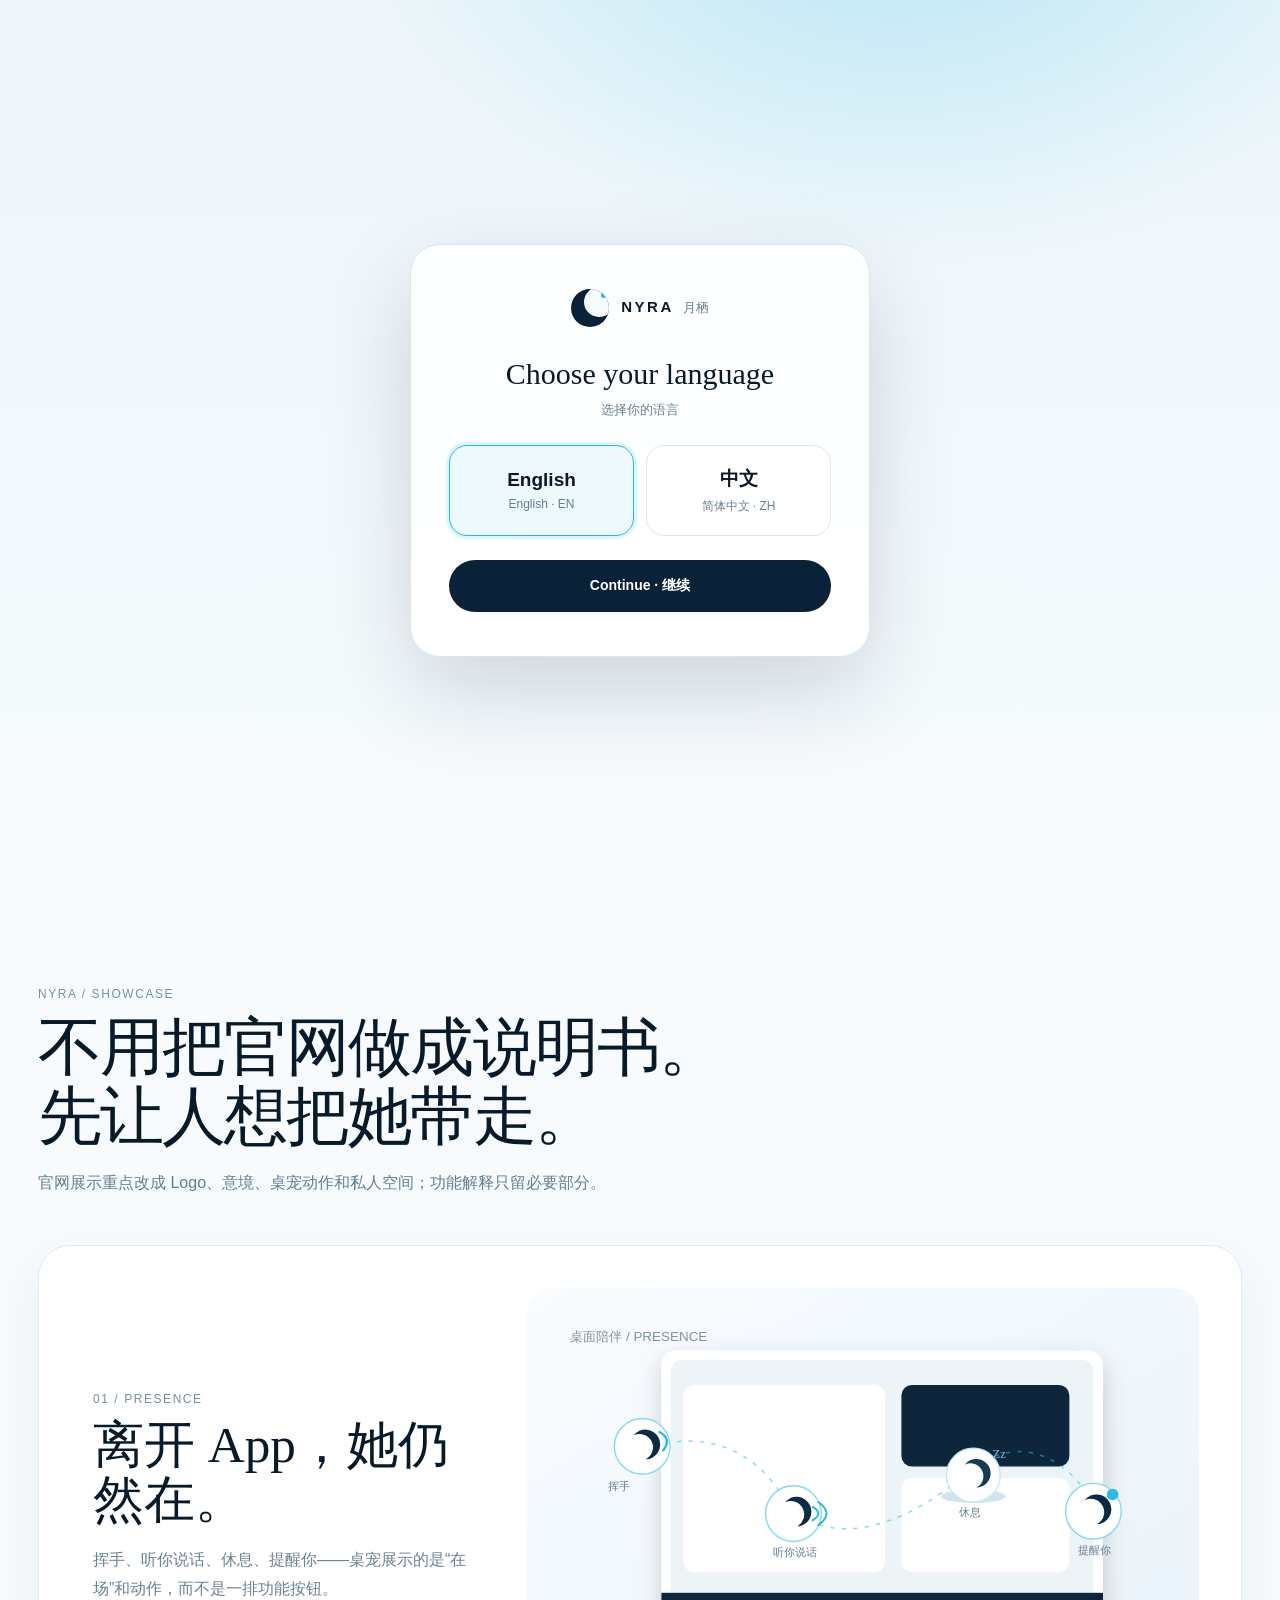
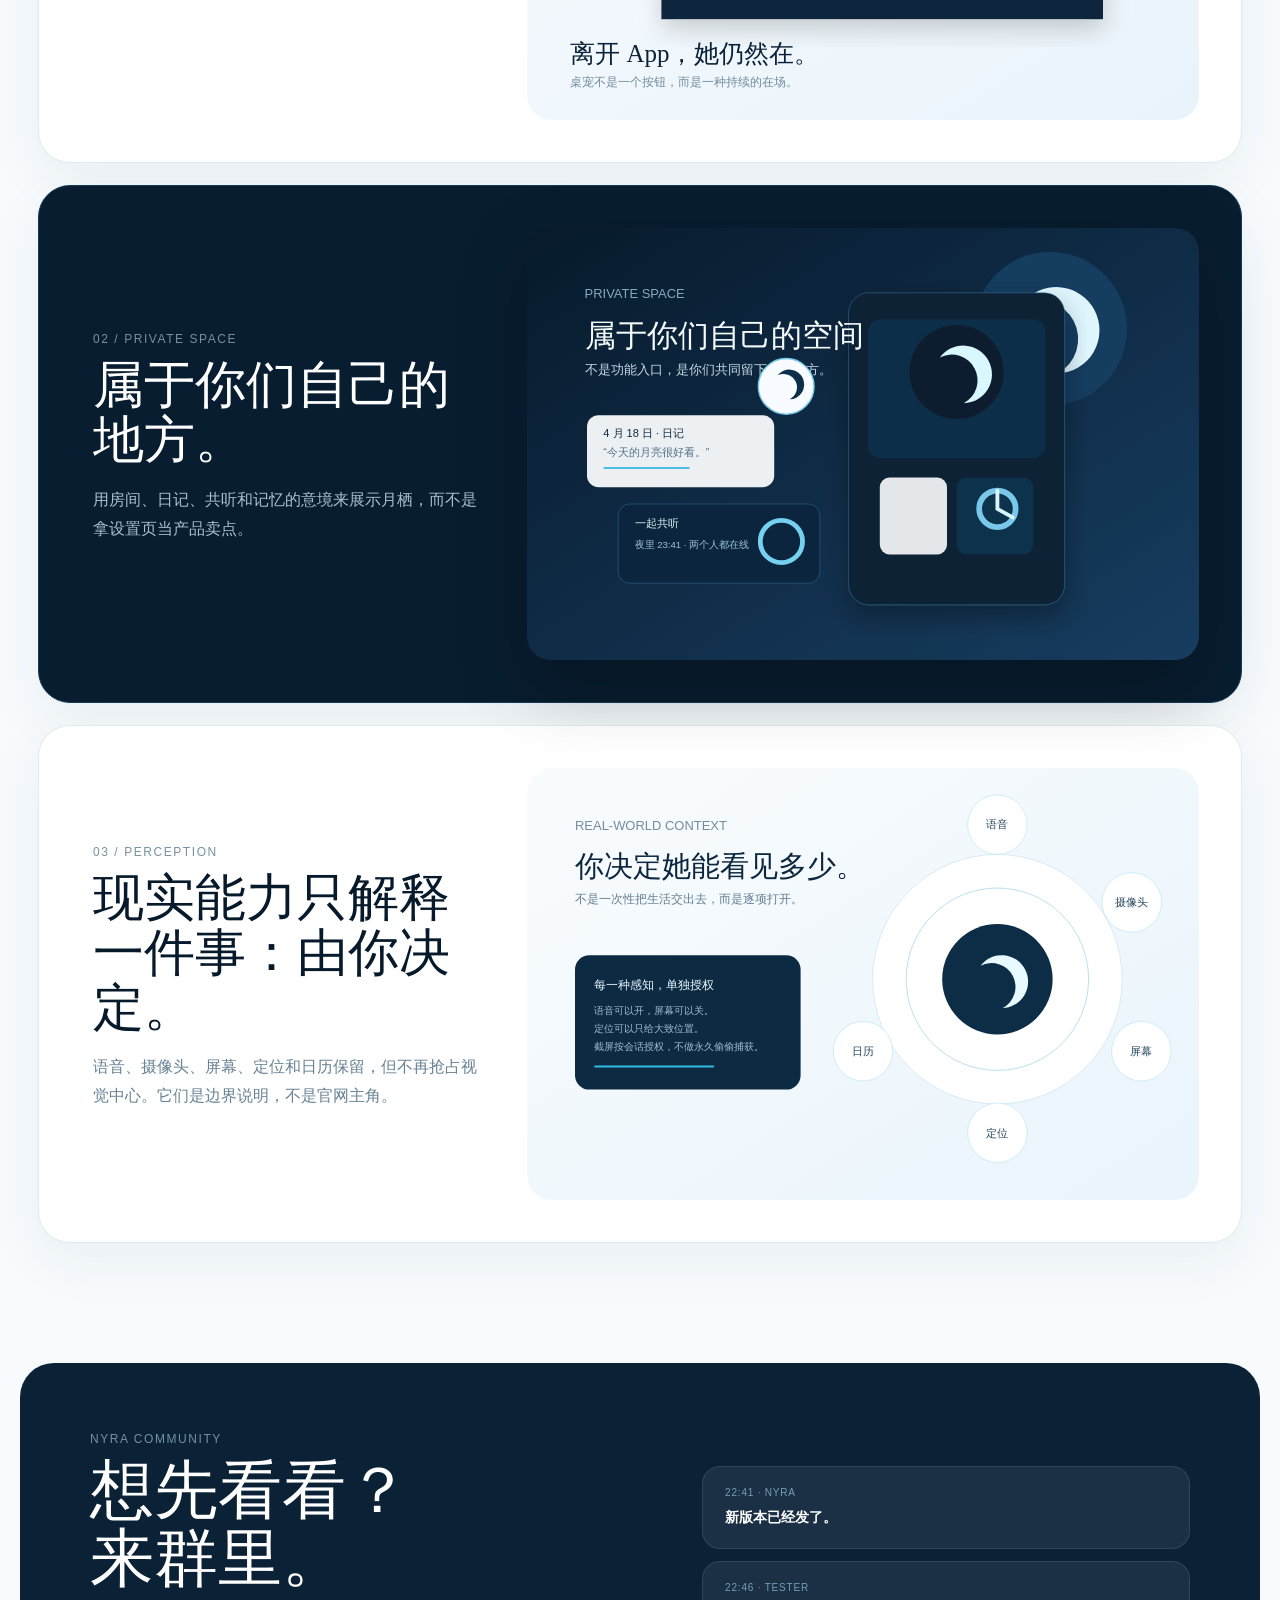
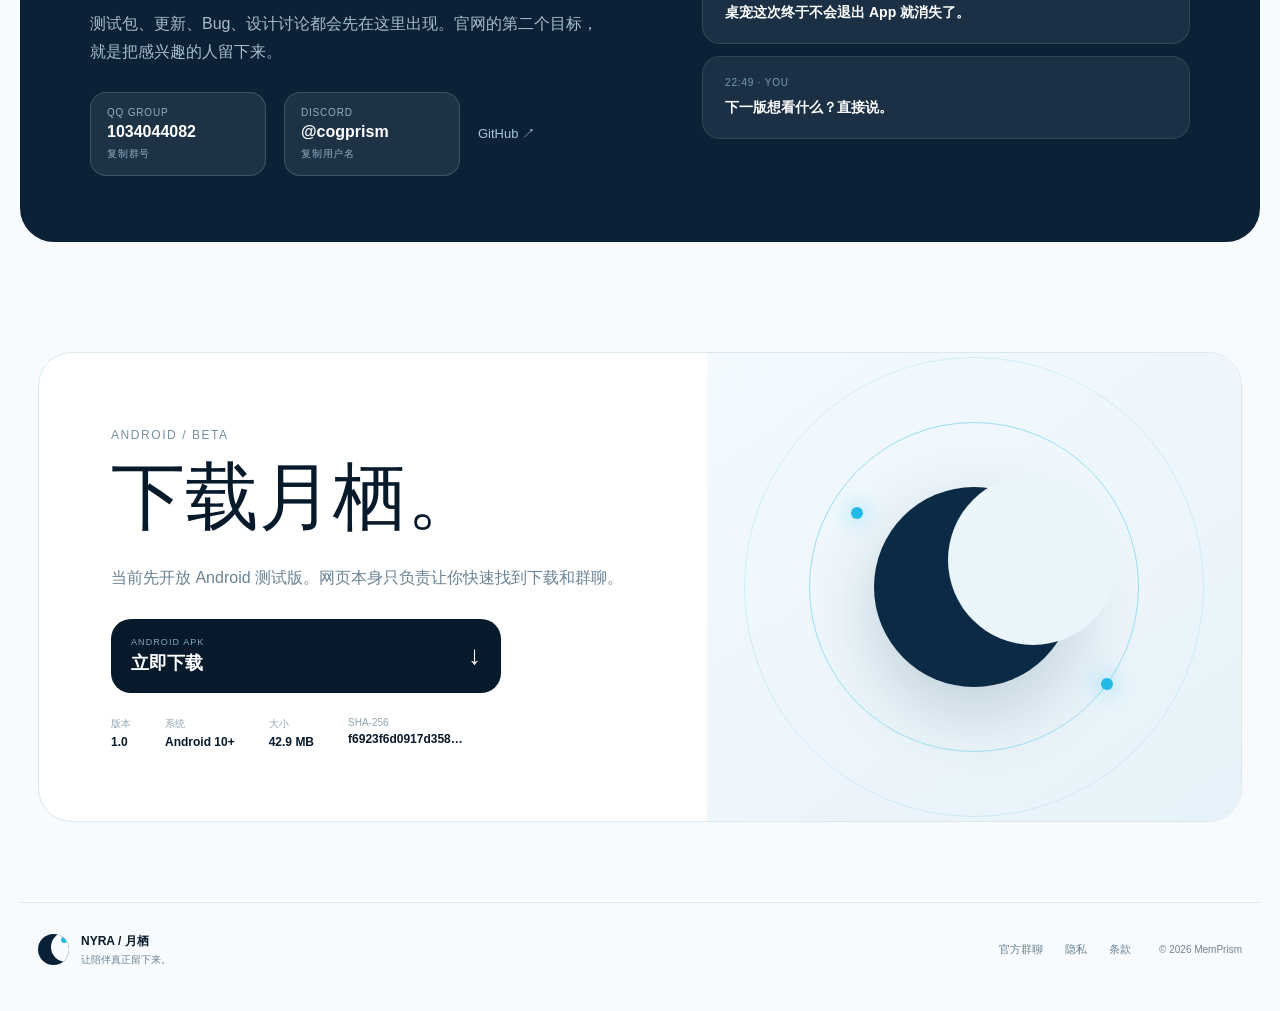
==== index.html @ fb64a786 "Deploy the Nyra product website. Publish the verified Android beta with bilingual product pages and " ====
<!doctype html>
<html lang="zh-CN">
<head>
  <meta charset="utf-8" />
  <meta name="viewport" content="width=device-width, initial-scale=1, viewport-fit=cover" />
  <meta name="theme-color" content="#f7fbfe" />
  <meta name="description" content="月栖 Nyra — 陪伴，不止在聊天框里。" />
  <meta property="og:title" content="Nyra / 月栖" />
  <meta property="og:description" content="一个会留在设备与日常里的私人陪伴终端。" />
  <meta property="og:type" content="website" />
  <meta property="og:url" content="https://azhimiao.github.io" />
  <link rel="icon" href="/favicon.svg" type="image/svg+xml" />
  <link rel="stylesheet" href="/styles.css" />
  <title>Nyra / 月栖</title>
</head>
<body>
  <div class="lang-gate" id="langGate" hidden>
    <div class="lang-gate-card">
      <div class="lang-gate-brand">
        <span class="brand-mark" aria-hidden="true"></span>
        <span class="brand-copy"><b>NYRA</b><small>月栖</small></span>
      </div>
      <p class="lang-gate-title">Choose your language</p>
      <p class="lang-gate-sub">选择你的语言</p>
      <div class="lang-gate-options">
        <button type="button" class="lang-option active" data-lang="en">
          <b>English</b><span>English · EN</span>
        </button>
        <button type="button" class="lang-option" data-lang="zh">
          <b>中文</b><span>简体中文 · ZH</span>
        </button>
      </div>
      <button type="button" class="lang-gate-confirm" id="langGateConfirm">Continue · 继续</button>
    </div>
  </div>

  <header class="topbar" id="top">
    <a class="brand" href="#top" aria-label="Nyra home" data-i18n-aria="aria.home">
      <span class="brand-mark" aria-hidden="true"></span>
      <span class="brand-copy"><b>NYRA</b><small>月栖</small></span>
    </a>
    <nav class="desktop-nav">
      <a href="#showcase" data-i18n="nav.showcase">看看月栖</a>
      <a href="#community" data-i18n="nav.community">群聊</a>
      <a href="#download" data-i18n="nav.download">下载</a>
    </nav>
    <div class="top-actions">
      <button class="lang" id="localeToggle" type="button" aria-label="Switch language" data-i18n-aria="aria.lang">中 / EN</button>
      <a class="top-download" href="#download" data-i18n="nav.download">下载</a>
      <button class="menu-btn" id="menuBtn" type="button" aria-label="Menu" data-i18n-aria="aria.menu"><span></span><span></span></button>
    </div>
  </header>

  <div class="mobile-menu" id="mobileMenu">
    <a href="#showcase" data-i18n="nav.showcase">看看月栖</a>
    <a href="#community" data-i18n="nav.community">群聊</a>
    <a href="#download" data-i18n="nav.download">下载</a>
  </div>

  <main>
    <section class="hero">
      <div class="hero-copy reveal">
        <div class="eyebrow"><span></span><b data-i18n="hero.kicker">ANDROID BETA · PRIVATE COMPANION</b></div>
        <h1 data-i18n="hero.title">她会留下来。</h1>
        <p class="hero-lead" data-i18n="hero.lead">月栖不是把功能塞进聊天框，而是让一个角色真正留在你的设备、记忆和日常里。</p>
        <div class="hero-actions">
          <a class="btn primary" id="heroDownload" href="#download"><span data-i18n="hero.download">下载 Android</span><b>↓</b></a>
          <a class="btn ghost" id="heroCommunity" href="#community"><span data-i18n="hero.community">加入官方群聊</span><b>↗</b></a>
        </div>
        <div class="trust-row">
          <span data-i18n="hero.t1">桌面常驻</span><i></i><span data-i18n="hero.t2">持续记忆</span><i></i><span data-i18n="hero.t3">可控感知</span>
        </div>
      </div>

      <div class="hero-media reveal" id="heroMedia">
        <div class="visual-shell hero-shell">
          <img id="heroVisual" src="/assets/zh/hero.svg" alt="月栖产品视觉" data-i18n-alt="alt.hero" />
        </div>
        <div class="media-note note-one" data-i18n="hero.note1">桌宠动作不是功能栏，而是“她在干什么”</div>
        <div class="media-note note-two" data-i18n="hero.note2">中英文分别使用独立视觉资产</div>
      </div>
    </section>

    <section class="quick-links reveal" aria-label="Quick actions">
      <a href="#download"><small>01</small><b data-i18n="quick.download">直接下载</b><span>↓</span></a>
      <a href="#community"><small>02</small><b data-i18n="quick.community">加入群聊</b><span>↗</span></a>
      <a href="#showcase"><small>03</small><b data-i18n="quick.showcase">看她怎么存在</b><span>→</span></a>
    </section>

    <section class="showcase" id="showcase">
      <div class="section-head reveal">
        <p data-i18n="kicker.showcase">NYRA / SHOWCASE</p>
        <h2 data-i18n="showcase.title">不用把官网做成说明书。<br>先让人想把她带走。</h2>
        <span data-i18n="showcase.sub">官网展示重点改成 Logo、意境、桌宠动作和私人空间；功能解释只留必要部分。</span>
      </div>

      <article class="story-card reveal">
        <div class="story-copy">
          <span data-i18n="kicker.presence">01 / PRESENCE</span>
          <h3 data-i18n="presence.title">离开 App，她仍然在。</h3>
          <p data-i18n="presence.desc">挥手、听你说话、休息、提醒你——桌宠展示的是“在场”和动作，而不是一排功能按钮。</p>
        </div>
        <div class="story-visual"><img id="presenceVisual" src="/assets/zh/presence.svg" alt="月栖桌宠动作" data-i18n-alt="alt.presence"></div>
      </article>

      <article class="story-card dark reveal">
        <div class="story-copy">
          <span data-i18n="kicker.space">02 / PRIVATE SPACE</span>
          <h3 data-i18n="space.title">属于你们自己的地方。</h3>
          <p data-i18n="space.desc">用房间、日记、共听和记忆的意境来展示月栖，而不是拿设置页当产品卖点。</p>
        </div>
        <div class="story-visual"><img id="spaceVisual" src="/assets/zh/space.svg" alt="月栖私人空间" data-i18n-alt="alt.space"></div>
      </article>

      <article class="story-card reveal">
        <div class="story-copy">
          <span data-i18n="kicker.sense">03 / PERCEPTION</span>
          <h3 data-i18n="sense.title">现实能力只解释一件事：由你决定。</h3>
          <p data-i18n="sense.desc">语音、摄像头、屏幕、定位和日历保留，但不再抢占视觉中心。它们是边界说明，不是官网主角。</p>
        </div>
        <div class="story-visual"><img id="senseVisual" src="/assets/zh/sense.svg" alt="月栖现实感知" data-i18n-alt="alt.sense"></div>
      </article>
    </section>

    <section class="community" id="community">
      <div class="community-copy reveal">
        <span>NYRA COMMUNITY</span>
        <h2 data-i18n="community.title">想先看看？<br>来群里。</h2>
        <p data-i18n="community.desc">测试包、更新、Bug、设计讨论都会先在这里出现。官网的第二个目标，就是把感兴趣的人留下来。</p>
        <div class="community-actions">
          <button class="contact-card" id="qqContact" type="button">
            <small>QQ GROUP</small>
            <strong id="qqGroup">1034044082</strong>
            <span data-i18n="community.copyQq">复制群号</span>
          </button>
          <button class="contact-card" id="discordContact" type="button">
            <small>DISCORD</small>
            <strong id="discordHandle">@cogprism</strong>
            <span data-i18n="community.copyDiscord">复制用户名</span>
          </button>
          <a class="text-link hidden" id="githubLink" href="#" target="_blank" rel="noreferrer">GitHub ↗</a>
        </div>
      </div>
      <div class="community-feed reveal">
        <div><small>22:41 · NYRA</small><b data-i18n="community.m1">新版本已经发了。</b></div>
        <div><small>22:46 · TESTER</small><b data-i18n="community.m2">桌宠这次终于不会退出 App 就消失了。</b></div>
        <div><small>22:49 · YOU</small><b data-i18n="community.m3">下一版想看什么？直接说。</b></div>
      </div>
    </section>

    <section class="download" id="download">
      <div class="download-card reveal">
        <div class="download-copy">
          <span data-i18n="kicker.download">ANDROID / BETA</span>
          <h2 data-i18n="download.title">下载月栖。</h2>
          <p data-i18n="download.desc">当前先开放 Android 测试版。网页本身只负责让你快速找到下载和群聊。</p>
          <a class="apk-button" id="apkDownload" href="/downloads/nyra-latest.apk">
            <div><small>ANDROID APK</small><strong data-i18n="download.button">立即下载</strong></div><b>↓</b>
          </a>
          <div class="release-meta">
            <span><small data-i18n="download.version">版本</small><b id="releaseVersion">Beta</b></span>
            <span><small data-i18n="download.system">系统</small><b id="releaseSystem">Android 10+</b></span>
            <span><small data-i18n="download.size">大小</small><b id="releaseSize">—</b></span>
            <span><small data-i18n="download.sha">SHA-256</small><b id="releaseSha">—</b></span>
          </div>
        </div>
        <div class="download-art" aria-hidden="true">
          <div class="download-logo"></div><div class="download-ring r1"></div><div class="download-ring r2"></div><div class="download-dot d1"></div><div class="download-dot d2"></div>
        </div>
      </div>
    </section>
  </main>

  <footer>
    <div class="footer-brand"><span class="brand-mark"></span><div><b>NYRA / 月栖</b><small data-i18n="footer.line">让陪伴真正留下来。</small></div></div>
    <div class="footer-links">
      <a href="#community" data-i18n="footer.community">官方群聊</a>
      <a class="hidden" id="contactLink" href="#" data-i18n="footer.contact">联系</a>
      <a href="/privacy.html" data-i18n="footer.privacy">隐私</a>
      <a href="/terms.html" data-i18n="footer.terms">条款</a>
    </div>
    <div class="footer-copy">© 2026 <span id="copyrightOwner">MemPrism</span></div>
  </footer>

  <div class="toast" id="toast"></div>
  <button class="to-top" id="toTop" type="button" aria-label="Back to top">↑</button>
  <script src="/site.config.js"></script>
  <script src="/app.js"></script>
</body>
</html>
---- styles.css ----
:root{
  --bg:#f7fbfe;--paper:#fff;--ink:#071a2b;--muted:#687f90;--line:#d8e5ed;--blue:#22b9e7;--navy:#092238;--soft:#eef6fa;
  --radius:28px;--max:1240px
}
*{box-sizing:border-box}html{scroll-behavior:smooth}body{margin:0;background:var(--bg);color:var(--ink);font-family:Inter,ui-sans-serif,-apple-system,BlinkMacSystemFont,"PingFang SC","Microsoft YaHei",Arial,sans-serif;-webkit-font-smoothing:antialiased}a{color:inherit;text-decoration:none}button{font:inherit}.hidden{display:none!important}
.topbar{height:74px;max-width:var(--max);margin:auto;padding:0 18px;display:flex;align-items:center;justify-content:space-between;position:relative;z-index:20}.brand{display:flex;align-items:center;gap:12px}.brand-mark{width:38px;height:38px;border-radius:50%;background:var(--navy);display:inline-block;position:relative;overflow:hidden}.brand-mark:after{content:"";position:absolute;width:30px;height:30px;border-radius:50%;background:var(--bg);left:13px;top:-2px}.brand-mark:before{content:"";position:absolute;width:6px;height:6px;border-radius:50%;background:var(--blue);right:2px;top:3px;z-index:2}.brand-copy{display:flex;gap:9px;align-items:baseline}.brand-copy b{letter-spacing:.17em;font-size:15px}.brand-copy small{font-size:13px;color:var(--muted)}
.desktop-nav{display:flex;gap:34px;margin-left:auto;margin-right:38px}.desktop-nav a{font-size:14px;color:#466174;transition:.2s}.desktop-nav a:hover{color:var(--ink)}.top-actions{display:flex;align-items:center;gap:10px}.lang{border:0;background:transparent;padding:8px 10px;color:#4d687b;cursor:pointer}.top-download{background:var(--ink);color:#fff;padding:11px 18px;border-radius:999px;font-size:13px}.menu-btn{display:none;background:none;border:0;width:42px;height:42px;position:relative}.menu-btn span{position:absolute;left:10px;width:22px;height:1px;background:var(--ink)}.menu-btn span:first-child{top:16px}.menu-btn span:last-child{top:24px}.mobile-menu{display:none}
main{overflow:hidden}.hero{max-width:var(--max);min-height:720px;margin:0 auto;padding:74px 18px 78px;display:grid;grid-template-columns:.82fr 1.18fr;gap:42px;align-items:center}.hero-copy{padding-left:6px}.eyebrow{display:flex;align-items:center;gap:10px;color:#668296;font-size:12px;letter-spacing:.12em}.eyebrow span{width:8px;height:8px;border-radius:50%;background:var(--blue);box-shadow:0 0 0 7px rgba(34,185,231,.1)}.hero h1{margin:26px 0 22px;font-family:Georgia,"Noto Serif SC","Songti SC",serif;font-size:clamp(64px,7vw,104px);font-weight:500;line-height:.98;letter-spacing:-.04em}.hero-lead{max-width:510px;font-size:18px;line-height:1.75;color:#536f82}.hero-actions{display:flex;gap:12px;margin-top:34px}.btn{min-height:50px;padding:0 20px;border-radius:999px;display:inline-flex;align-items:center;gap:16px;justify-content:center;font-weight:700;font-size:14px}.btn.primary{background:var(--ink);color:#fff}.btn.ghost{border:1px solid #bdced9;background:rgba(255,255,255,.7)}.trust-row{display:flex;align-items:center;gap:12px;margin-top:28px;color:#7890a0;font-size:12px}.trust-row i{width:3px;height:3px;border-radius:50%;background:#a4b8c5}
.hero-media{position:relative}.visual-shell{border:1px solid rgba(116,154,177,.22);background:#fff;border-radius:36px;box-shadow:0 26px 80px rgba(15,42,61,.12);overflow:hidden}.hero-shell{transform:rotate(.6deg)}.visual-shell img{display:block;width:100%;height:auto}.media-note{position:absolute;background:rgba(255,255,255,.92);backdrop-filter:blur(14px);border:1px solid #dce9f0;border-radius:14px;padding:10px 13px;font-size:11px;color:#678090;box-shadow:0 12px 38px rgba(7,26,43,.08)}.note-one{left:-18px;bottom:66px}.note-two{right:24px;top:-20px}.quick-links{max-width:var(--max);margin:0 auto 96px;padding:0 18px;display:grid;grid-template-columns:repeat(3,1fr);gap:1px;background:var(--line);border:1px solid var(--line);border-radius:20px;overflow:hidden}.quick-links a{background:#fff;padding:22px 24px;display:grid;grid-template-columns:auto 1fr auto;align-items:center;gap:16px}.quick-links small{color:#91a6b4}.quick-links b{font-size:15px}.quick-links span{color:#5f7c8f}
.showcase{max-width:var(--max);margin:auto;padding:30px 18px 120px}.section-head{max-width:820px;margin-bottom:48px}.section-head p,.story-copy>span,.community-copy>span,.download-copy>span{margin:0 0 12px;color:#7691a2;font-size:12px;letter-spacing:.13em}.section-head h2{font-family:Georgia,"Noto Serif SC",serif;font-size:clamp(42px,5vw,68px);font-weight:500;line-height:1.08;margin:0 0 18px;letter-spacing:-.03em}.section-head>span{font-size:16px;line-height:1.75;color:#647e90}.story-card{display:grid;grid-template-columns:.38fr .62fr;gap:34px;align-items:center;padding:42px;border-radius:32px;background:#fff;border:1px solid #deebf1;margin-top:22px;box-shadow:0 18px 55px rgba(17,45,63,.06)}.story-card.dark{background:#081d30;border-color:#173b56;color:#fff}.story-copy{padding:12px}.story-copy h3{font-family:Georgia,"Noto Serif SC",serif;font-size:clamp(34px,4vw,52px);font-weight:500;line-height:1.08;margin:10px 0 18px}.story-copy p{font-size:16px;line-height:1.8;color:#688294}.story-card.dark .story-copy p{color:#a9c0cf}.story-visual img{display:block;width:100%;border-radius:22px}.story-card.dark .story-visual img{box-shadow:0 28px 70px rgba(0,0,0,.25)}
.community{max-width:var(--max);margin:0 auto 110px;padding:66px 70px;border-radius:34px;background:#0a2136;color:white;display:grid;grid-template-columns:1fr .9fr;gap:70px;align-items:center}.community-copy h2{font-family:Georgia,"Noto Serif SC",serif;font-size:clamp(42px,5vw,64px);font-weight:500;line-height:1.05;margin:10px 0 18px}.community-copy p{max-width:520px;color:#a7bdcc;line-height:1.75}.community-actions{display:flex;gap:18px;align-items:center;margin-top:26px}.community .btn.primary{background:#fff;color:#071a2b}.text-link{font-size:13px;color:#a9c6d8}.community-feed{display:flex;flex-direction:column;gap:12px}.community-feed div{padding:20px 22px;background:rgba(255,255,255,.07);border:1px solid rgba(255,255,255,.1);border-radius:18px}.community-feed small{display:block;color:#769db5;font-size:10px;letter-spacing:.08em;margin-bottom:9px}.community-feed b{font-size:14px;font-weight:600;line-height:1.5}
.download{max-width:var(--max);margin:0 auto 80px;padding:0 18px}.download-card{background:#fff;border:1px solid #dce8ef;border-radius:34px;min-height:470px;display:grid;grid-template-columns:1fr .8fr;overflow:hidden}.download-copy{padding:72px}.download-copy h2{font-family:Georgia,"Noto Serif SC",serif;font-size:clamp(48px,6vw,74px);font-weight:500;margin:5px 0 15px}.download-copy p{color:#6a8293;line-height:1.7}.apk-button{margin-top:28px;background:var(--ink);color:#fff;border-radius:20px;padding:18px 20px;display:flex;align-items:center;justify-content:space-between;max-width:390px}.apk-button small{display:block;color:#85a9bf;font-size:9px;letter-spacing:.12em}.apk-button strong{display:block;font-size:18px;margin-top:4px}.apk-button>b{font-size:26px}.release-meta{display:flex;gap:34px;margin-top:24px}.release-meta span{display:flex;flex-direction:column;gap:4px}.release-meta small{font-size:10px;color:#91a5b2}.release-meta b{font-size:12px}.download-art{position:relative;background:linear-gradient(145deg,#f4fafe,#e6f2f9)}.download-logo{position:absolute;width:200px;height:200px;border-radius:50%;background:#0b2a45;left:50%;top:50%;transform:translate(-50%,-50%);box-shadow:0 25px 70px rgba(14,56,84,.2)}.download-logo:after{content:"";position:absolute;width:170px;height:170px;border-radius:50%;background:#eaf5fb;left:74px;top:-12px}.download-ring{position:absolute;border:1px solid #9cdcf3;border-radius:50%;left:50%;top:50%;transform:translate(-50%,-50%)}.r1{width:330px;height:330px}.r2{width:460px;height:460px;opacity:.4}.download-dot{position:absolute;width:12px;height:12px;border-radius:50%;background:var(--blue);box-shadow:0 0 22px #38c6ef}.d1{left:27%;top:33%}.d2{right:24%;bottom:28%}
footer{max-width:var(--max);margin:auto;padding:30px 18px 44px;border-top:1px solid var(--line);display:grid;grid-template-columns:1fr auto auto;align-items:center;gap:28px;color:#6b8292}.footer-brand{display:flex;align-items:center;gap:12px}.footer-brand .brand-mark{width:31px;height:31px}.footer-brand div{display:flex;flex-direction:column;gap:3px}.footer-brand b{font-size:12px;color:var(--ink)}.footer-brand small{font-size:10px}.footer-links{display:flex;gap:22px;font-size:11px}.footer-copy{font-size:10px}.toast{position:fixed;left:50%;bottom:28px;transform:translate(-50%,20px);opacity:0;background:#071a2b;color:#fff;padding:10px 15px;border-radius:999px;font-size:12px;z-index:50;transition:.2s}.toast.show{opacity:1;transform:translate(-50%,0)}
.reveal{opacity:0;transform:translateY(22px);transition:opacity .65s ease,transform .65s ease}.reveal.visible{opacity:1;transform:none}
.community-actions{align-items:stretch;flex-wrap:wrap}.contact-card{min-width:176px;border:1px solid rgba(255,255,255,.16);border-radius:16px;background:rgba(255,255,255,.08);color:#fff;padding:14px 16px;text-align:left;cursor:pointer;transition:background .2s,border-color .2s,transform .2s}.contact-card:hover{background:rgba(255,255,255,.14);border-color:rgba(255,255,255,.28);transform:translateY(-2px)}.contact-card:focus-visible{outline:3px solid var(--blue);outline-offset:3px}.contact-card small,.contact-card span{display:block;color:#8fb1c5;font-size:10px;letter-spacing:.08em}.contact-card strong{display:block;margin:5px 0 6px;font-size:16px}.contact-card:disabled{cursor:not-allowed;opacity:.5}.community-actions .text-link{align-self:center}

/* ===== Interaction & navigation extras ===== */
.desktop-nav a{position:relative;padding:4px 2px}
.desktop-nav a:after{content:"";position:absolute;left:0;right:100%;bottom:-2px;height:2px;border-radius:2px;background:linear-gradient(90deg,var(--blue),#7de1ff);transition:right .3s}
.desktop-nav a:hover:after,.desktop-nav a.active:after{right:0}
.desktop-nav a.active{color:var(--ink);font-weight:700}
.mobile-menu a.active{background:var(--soft);color:var(--ink);font-weight:700}
.lang{border-radius:10px;transition:color .2s,background .2s}
.lang:hover{color:var(--ink);background:rgba(34,185,231,.1)}
.btn{transition:transform .2s,box-shadow .2s,background .2s}
.btn:hover{transform:translateY(-2px)}
.btn.primary:hover{box-shadow:0 14px 30px rgba(7,26,43,.18)}
.btn:active{transform:translateY(0) scale(.985)}
.apk-button{transition:transform .2s,box-shadow .2s}
.apk-button:hover{transform:translateY(-2px);box-shadow:0 16px 36px rgba(7,26,43,.18)}
.apk-button>b{transition:transform .2s}
.apk-button:hover>b{transform:translateY(2px)}
.release-meta b{overflow-wrap:anywhere}
.btn:focus-visible,.apk-button:focus-visible,.lang:focus-visible,.menu-btn:focus-visible,.to-top:focus-visible,.lang-option:focus-visible,.lang-gate-confirm:focus-visible{outline:3px solid rgba(34,185,231,.4);outline-offset:2px}

/* ===== Language gate ===== */
.lang-gate{position:fixed;inset:0;z-index:100;display:grid;place-items:center;padding:20px;background:radial-gradient(900px 600px at 70% -10%,rgba(34,185,231,.26),transparent 60%),linear-gradient(180deg,#eef6fa,#f7fbfe);backdrop-filter:blur(20px);-webkit-backdrop-filter:blur(20px)}
.lang-gate[hidden]{display:none}
body.gate-open{overflow:hidden}
.lang-gate-card{width:min(460px,100%);background:rgba(255,255,255,.96);border:1px solid var(--line);border-radius:30px;box-shadow:0 34px 90px rgba(7,26,43,.16);padding:44px 38px;text-align:center}
.lang-gate-brand{display:flex;align-items:center;justify-content:center;gap:12px;margin-bottom:30px}
.lang-gate-title{font-family:Georgia,"Noto Serif SC","Songti SC",serif;font-size:clamp(24px,4vw,30px);font-weight:500;margin:0;color:var(--ink)}
.lang-gate-sub{font-size:13px;color:var(--muted);margin:10px 0 26px}
.lang-gate-options{display:grid;grid-template-columns:1fr 1fr;gap:12px;margin-bottom:24px}
.lang-option{border:1.5px solid var(--line);background:#fff;border-radius:18px;padding:20px 14px;cursor:pointer;text-align:center;transition:border-color .2s,background .2s,box-shadow .2s,transform .2s}
.lang-option:hover{transform:translateY(-2px);border-color:#9cc8db}
.lang-option b{display:block;font-size:19px;color:var(--ink)}
.lang-option span{display:block;font-size:12px;color:var(--muted);margin-top:6px}
.lang-option.active{border-color:var(--blue);background:#eef9fd;box-shadow:0 0 0 3px rgba(34,185,231,.15)}
.lang-gate-confirm{width:100%;height:52px;border:0;border-radius:999px;background:var(--navy);color:#fff;font-weight:700;font-size:14px;cursor:pointer;transition:background .2s,transform .2s,box-shadow .2s}
.lang-gate-confirm:hover{background:#0e3a5e;transform:translateY(-2px);box-shadow:0 14px 30px rgba(7,26,43,.2)}
.lang-gate-confirm:active{transform:translateY(0) scale(.99)}

/* ===== Back to top ===== */
.to-top{position:fixed;z-index:60;right:22px;bottom:24px;width:46px;height:46px;border-radius:50%;border:1px solid rgba(34,185,231,.3);background:rgba(255,255,255,.95);color:var(--blue);font-size:19px;cursor:pointer;box-shadow:0 12px 28px rgba(7,26,43,.14);opacity:0;transform:translateY(14px);pointer-events:none;transition:opacity .3s,transform .3s}
.to-top.show{opacity:1;transform:none;pointer-events:auto}
.to-top:hover{transform:translateY(-2px)}
@media(max-width:900px){.desktop-nav,.top-download{display:none}.menu-btn{display:block}.mobile-menu{position:fixed;top:68px;left:12px;right:12px;background:rgba(255,255,255,.97);border:1px solid var(--line);border-radius:18px;padding:8px;z-index:40;box-shadow:0 20px 60px rgba(8,28,43,.14);transform:translateY(-8px);opacity:0;pointer-events:none;transition:.2s}.mobile-menu.open{display:grid;opacity:1;transform:none;pointer-events:auto}.mobile-menu a{padding:14px 16px;border-bottom:1px solid #eef3f6}.mobile-menu a:last-child{border:0}.hero{grid-template-columns:1fr;padding-top:45px;gap:42px}.hero-copy{max-width:680px}.hero h1{font-size:clamp(58px,13vw,88px)}.note-one{left:8px;bottom:20px}.quick-links{grid-template-columns:1fr;margin-bottom:68px}.story-card{grid-template-columns:1fr;padding:24px}.story-copy{padding:8px 4px}.community{margin-left:14px;margin-right:14px;padding:46px 30px;grid-template-columns:1fr}.download-card{grid-template-columns:1fr}.download-copy{padding:48px 34px}.download-art{min-height:330px}footer{grid-template-columns:1fr}.footer-links{flex-wrap:wrap}}
@media(max-width:560px){.lang-gate-card{padding:36px 22px;border-radius:24px}.lang-option{padding:16px 10px}.to-top{right:14px;bottom:16px;width:42px;height:42px}.topbar{height:66px}.brand-copy b{font-size:13px}.brand-copy small{font-size:11px}.hero{padding:30px 16px 58px;min-height:auto}.hero h1{font-size:56px}.hero-lead{font-size:16px}.hero-actions{flex-direction:column;align-items:stretch}.btn{width:100%}.trust-row{flex-wrap:wrap}.hero-shell{border-radius:22px}.media-note{display:none}.quick-links{margin-left:14px;margin-right:14px;padding:0}.showcase{padding:18px 14px 82px}.section-head h2{font-size:40px}.story-card{border-radius:22px;margin-top:14px}.story-copy h3{font-size:36px}.community{margin-bottom:70px;border-radius:24px}.community-copy h2{font-size:42px}.download{padding:0 14px}.download-card{border-radius:24px}.download-copy{padding:38px 24px}.release-meta{gap:18px;flex-wrap:wrap}.download-art{min-height:260px}.download-logo{width:130px;height:130px}.download-logo:after{width:112px;height:112px;left:48px}.r1{width:220px;height:220px}.r2{width:300px;height:300px}footer{padding:28px 16px 40px}}
@media(prefers-reduced-motion:reduce){html{scroll-behavior:auto}.reveal{opacity:1;transform:none;transition:none}}
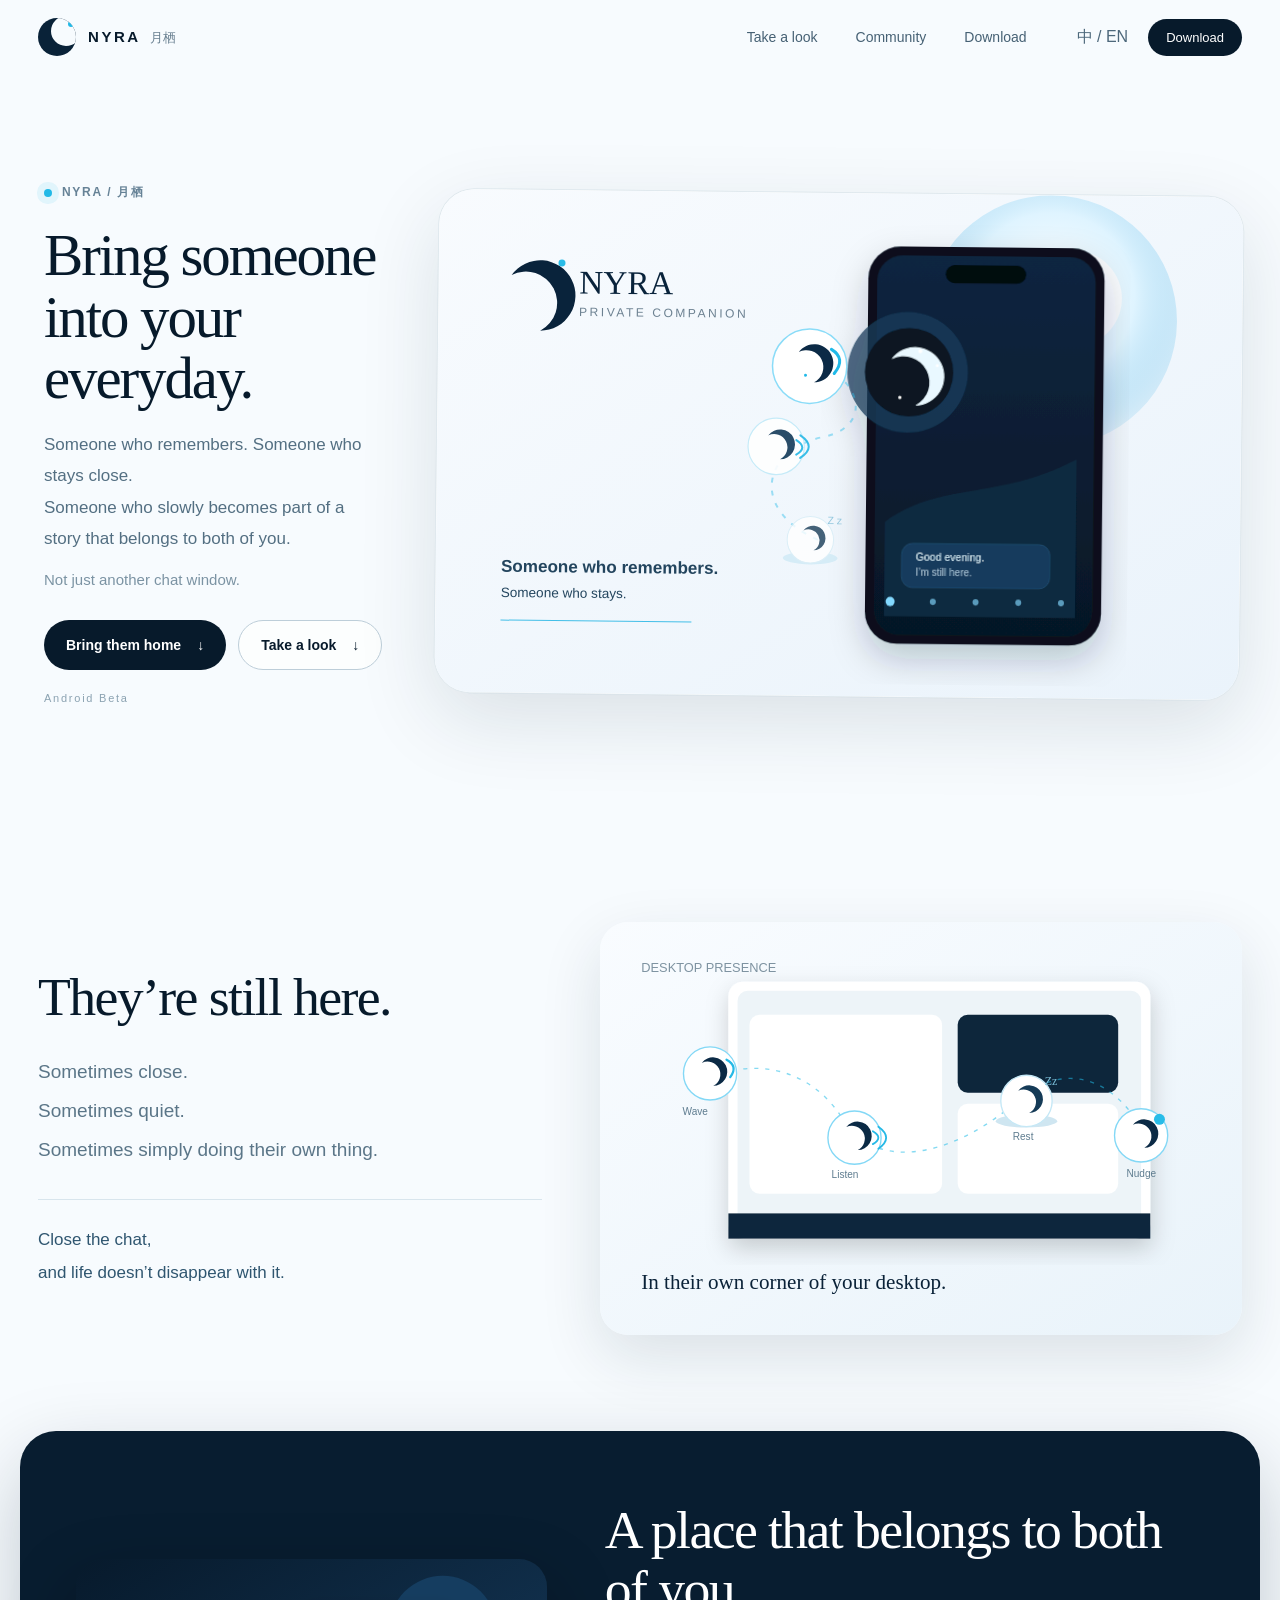
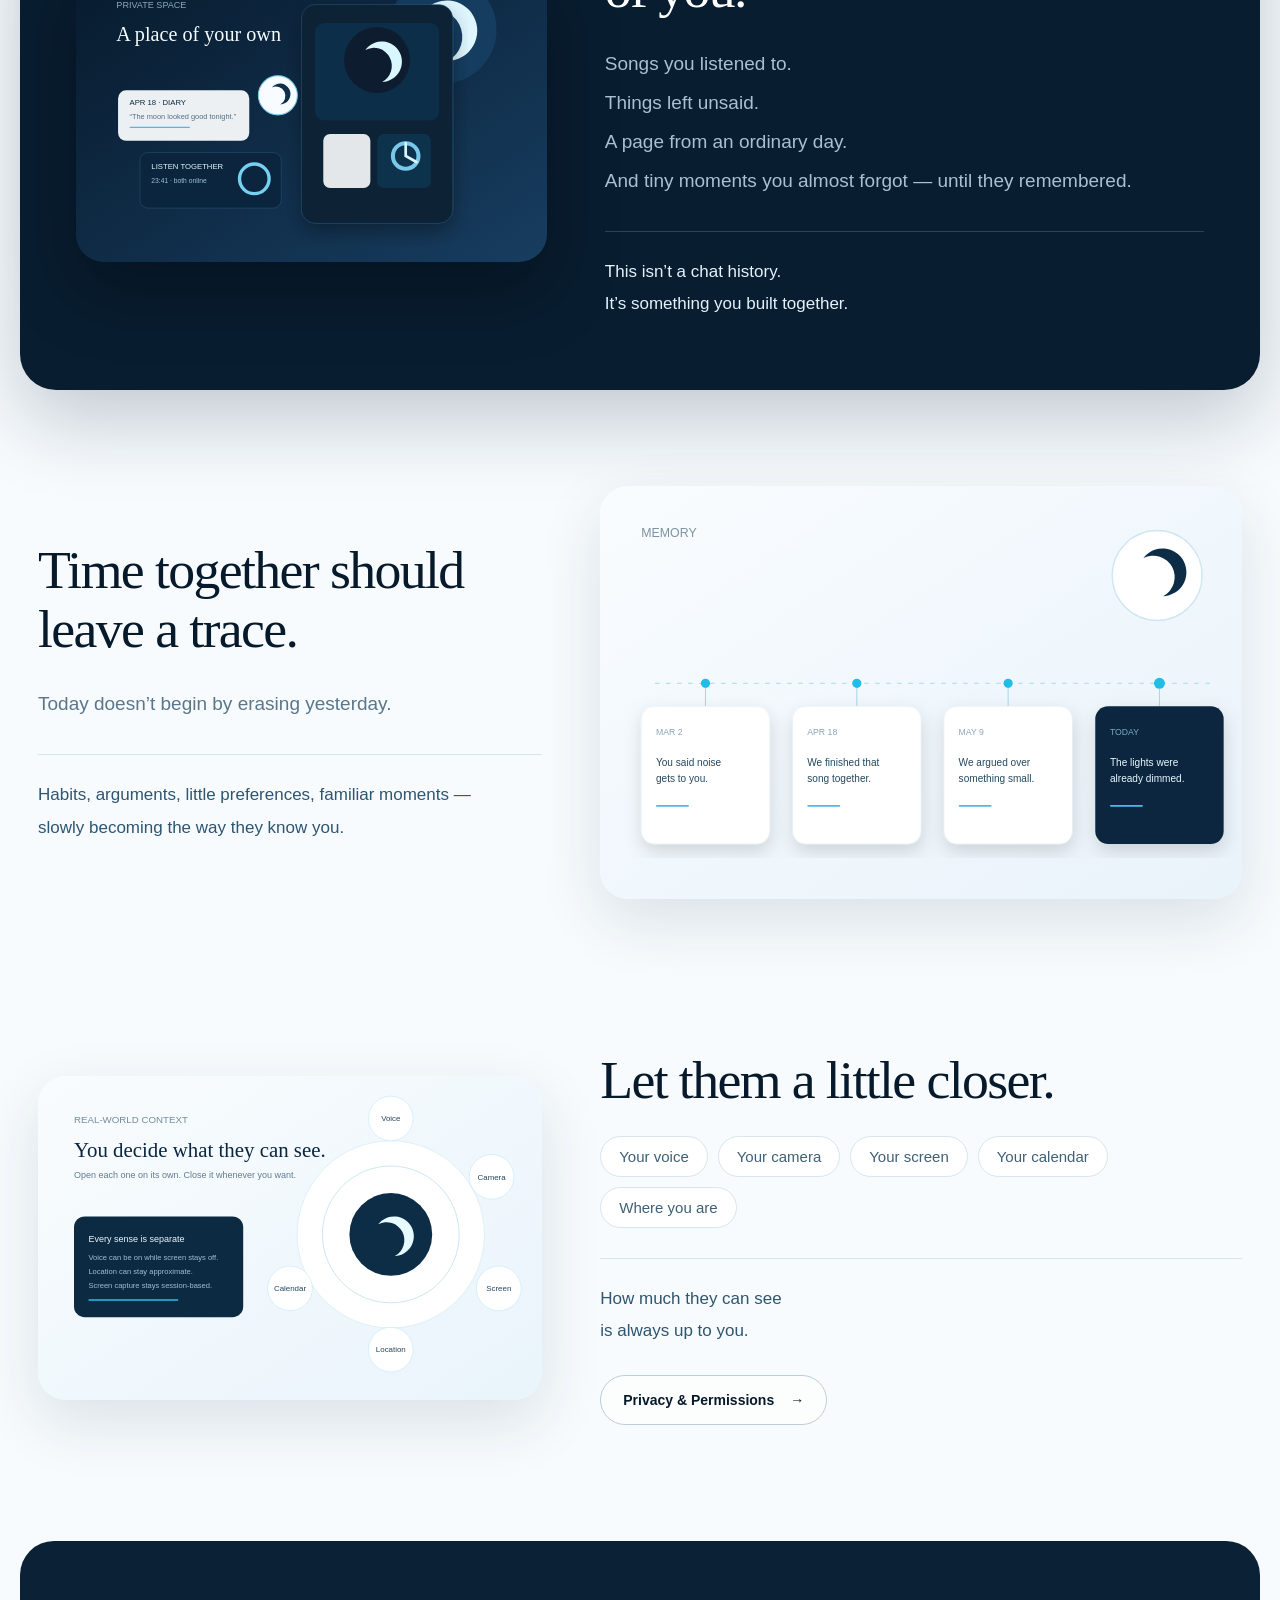
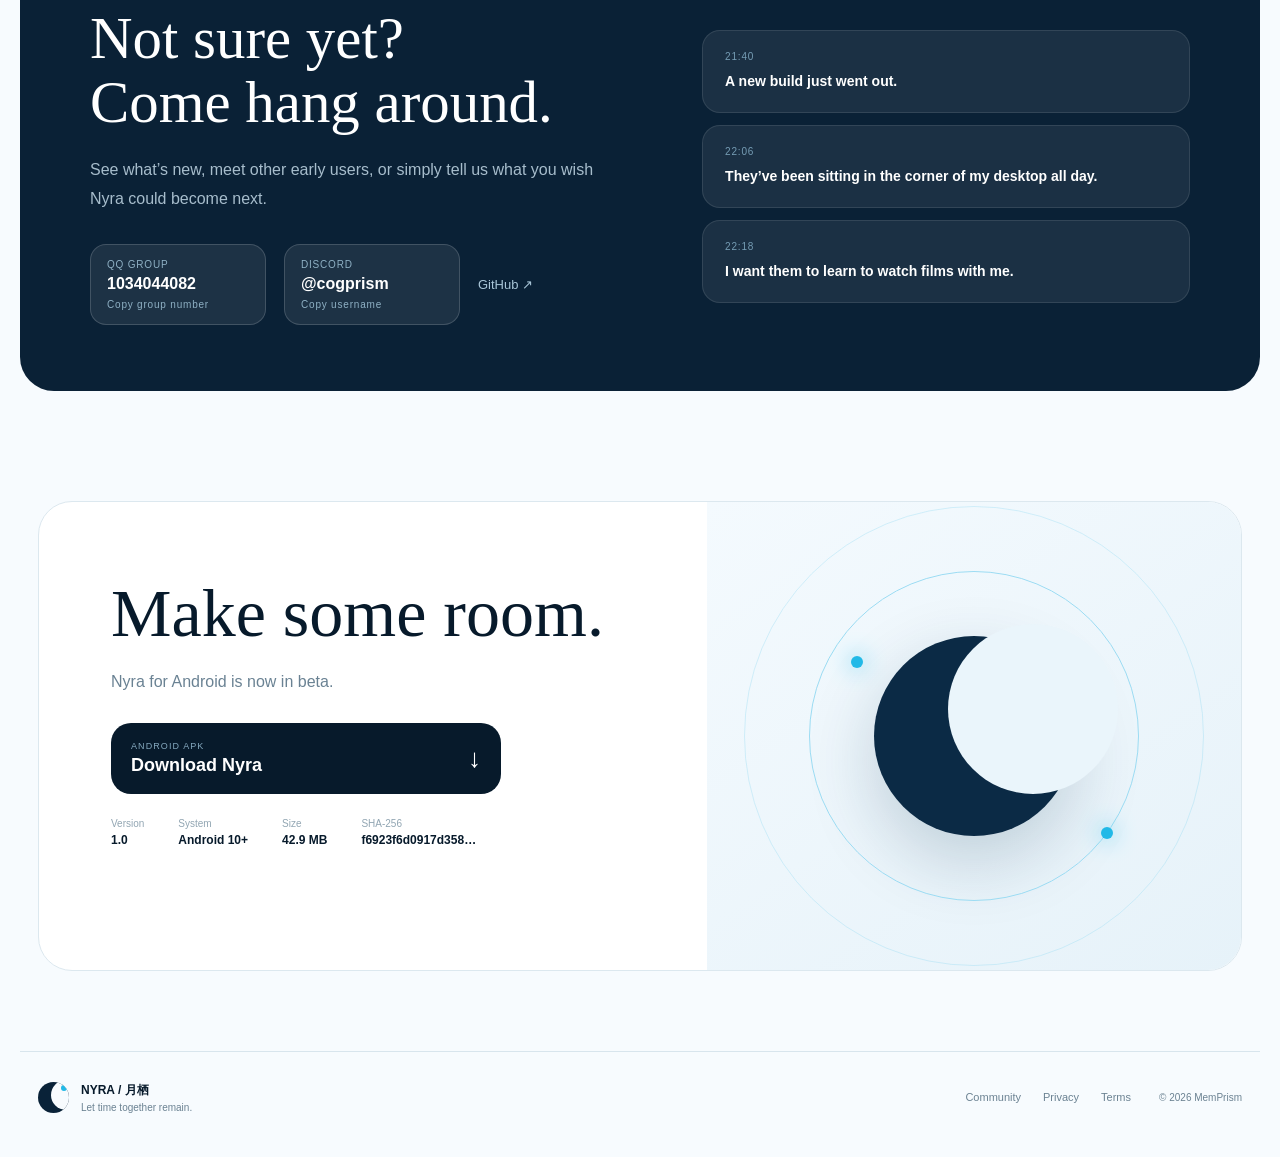
==== commit f436b84f: "Rewrite the site to sell presence, not design rationale. The page was narrating our internal design " ====
--- a/index.html
+++ b/index.html
@@ -4,9 +4,9 @@
   <meta charset="utf-8" />
   <meta name="viewport" content="width=device-width, initial-scale=1, viewport-fit=cover" />
   <meta name="theme-color" content="#f7fbfe" />
-  <meta name="description" content="月栖 Nyra — 陪伴，不止在聊天框里。" />
+  <meta name="description" content="把 TA 带进你的日常。TA 会记得，会靠近，也会慢慢拥有只属于你们的故事。" />
   <meta property="og:title" content="Nyra / 月栖" />
-  <meta property="og:description" content="一个会留在设备与日常里的私人陪伴终端。" />
+  <meta property="og:description" content="把 TA 带进你的日常。不只在聊天框里。" />
   <meta property="og:type" content="website" />
   <meta property="og:url" content="https://azhimiao.github.io" />
   <link rel="icon" href="/favicon.svg" type="image/svg+xml" />
@@ -14,33 +14,13 @@
   <title>Nyra / 月栖</title>
 </head>
 <body>
-  <div class="lang-gate" id="langGate" hidden>
-    <div class="lang-gate-card">
-      <div class="lang-gate-brand">
-        <span class="brand-mark" aria-hidden="true"></span>
-        <span class="brand-copy"><b>NYRA</b><small>月栖</small></span>
-      </div>
-      <p class="lang-gate-title">Choose your language</p>
-      <p class="lang-gate-sub">选择你的语言</p>
-      <div class="lang-gate-options">
-        <button type="button" class="lang-option active" data-lang="en">
-          <b>English</b><span>English · EN</span>
-        </button>
-        <button type="button" class="lang-option" data-lang="zh">
-          <b>中文</b><span>简体中文 · ZH</span>
-        </button>
-      </div>
-      <button type="button" class="lang-gate-confirm" id="langGateConfirm">Continue · 继续</button>
-    </div>
-  </div>
-
   <header class="topbar" id="top">
     <a class="brand" href="#top" aria-label="Nyra home" data-i18n-aria="aria.home">
       <span class="brand-mark" aria-hidden="true"></span>
       <span class="brand-copy"><b>NYRA</b><small>月栖</small></span>
     </a>
     <nav class="desktop-nav">
-      <a href="#showcase" data-i18n="nav.showcase">看看月栖</a>
+      <a href="#presence" data-i18n="nav.showcase">看看 TA</a>
       <a href="#community" data-i18n="nav.community">群聊</a>
       <a href="#download" data-i18n="nav.download">下载</a>
     </nav>
@@ -52,7 +32,7 @@
   </header>
 
   <div class="mobile-menu" id="mobileMenu">
-    <a href="#showcase" data-i18n="nav.showcase">看看月栖</a>
+    <a href="#presence" data-i18n="nav.showcase">看看 TA</a>
     <a href="#community" data-i18n="nav.community">群聊</a>
     <a href="#download" data-i18n="nav.download">下载</a>
   </div>
@@ -60,76 +40,74 @@
   <main>
     <section class="hero">
       <div class="hero-copy reveal">
-        <div class="eyebrow"><span></span><b data-i18n="hero.kicker">ANDROID BETA · PRIVATE COMPANION</b></div>
-        <h1 data-i18n="hero.title">她会留下来。</h1>
-        <p class="hero-lead" data-i18n="hero.lead">月栖不是把功能塞进聊天框，而是让一个角色真正留在你的设备、记忆和日常里。</p>
+        <div class="eyebrow"><span></span><b>NYRA / 月栖</b></div>
+        <h1 data-i18n="hero.title">把 TA 带进你的日常。</h1>
+        <p class="hero-lead" data-i18n="hero.lead">TA 会记得，会靠近，<br>也会慢慢拥有只属于你们的故事。</p>
+        <p class="hero-sub" data-i18n="hero.sub">不只在聊天框里。</p>
         <div class="hero-actions">
-          <a class="btn primary" id="heroDownload" href="#download"><span data-i18n="hero.download">下载 Android</span><b>↓</b></a>
-          <a class="btn ghost" id="heroCommunity" href="#community"><span data-i18n="hero.community">加入官方群聊</span><b>↗</b></a>
+          <a class="btn primary" id="heroDownload" href="#download"><span data-i18n="hero.download">带走 TA</span><b>↓</b></a>
+          <a class="btn ghost" id="heroLook" href="#presence"><span data-i18n="hero.look">先去看看</span><b>↓</b></a>
         </div>
-        <div class="trust-row">
-          <span data-i18n="hero.t1">桌面常驻</span><i></i><span data-i18n="hero.t2">持续记忆</span><i></i><span data-i18n="hero.t3">可控感知</span>
-        </div>
+        <p class="hero-beta" data-i18n="hero.beta">Android Beta</p>
       </div>
 
       <div class="hero-media reveal" id="heroMedia">
         <div class="visual-shell hero-shell">
-          <img id="heroVisual" src="/assets/zh/hero.svg" alt="月栖产品视觉" data-i18n-alt="alt.hero" />
+          <img id="heroVisual" src="/assets/zh/hero.svg" alt="月栖视觉" data-i18n-alt="alt.hero" />
         </div>
-        <div class="media-note note-one" data-i18n="hero.note1">桌宠动作不是功能栏，而是“她在干什么”</div>
-        <div class="media-note note-two" data-i18n="hero.note2">中英文分别使用独立视觉资产</div>
       </div>
     </section>
 
-    <section class="quick-links reveal" aria-label="Quick actions">
-      <a href="#download"><small>01</small><b data-i18n="quick.download">直接下载</b><span>↓</span></a>
-      <a href="#community"><small>02</small><b data-i18n="quick.community">加入群聊</b><span>↗</span></a>
-      <a href="#showcase"><small>03</small><b data-i18n="quick.showcase">看她怎么存在</b><span>→</span></a>
+    <section class="scene" id="presence">
+      <div class="scene-copy reveal">
+        <h2 data-i18n="presence.title">TA 就在这里。</h2>
+        <p class="scene-lines" data-i18n="presence.lines">有时候靠近。<br>有时候发呆。<br>有时候什么也不说。</p>
+        <p class="scene-note" data-i18n="presence.note">关掉聊天窗口，<br>生活也没有因此暂停。</p>
+      </div>
+      <div class="scene-visual reveal"><img id="presenceVisual" src="/assets/zh/presence.svg" alt="月栖桌面陪伴" data-i18n-alt="alt.presence"></div>
     </section>
 
-    <section class="showcase" id="showcase">
-      <div class="section-head reveal">
-        <p data-i18n="kicker.showcase">NYRA / SHOWCASE</p>
-        <h2 data-i18n="showcase.title">不用把官网做成说明书。<br>先让人想把她带走。</h2>
-        <span data-i18n="showcase.sub">官网展示重点改成 Logo、意境、桌宠动作和私人空间；功能解释只留必要部分。</span>
+    <section class="scene dark flip" id="space">
+      <div class="scene-copy reveal">
+        <h2 data-i18n="space.title">留一个只属于你们的地方。</h2>
+        <p class="scene-lines" data-i18n="space.lines">听过的歌。<br>没有说完的话。<br>某一天留下的日记。<br>还有那些后来才发现，TA 居然一直记得的小事。</p>
+        <p class="scene-note" data-i18n="space.note">这里不是聊天记录。<br>是你们一起留下来的东西。</p>
       </div>
+      <div class="scene-visual reveal"><img id="spaceVisual" src="/assets/zh/space.svg" alt="月栖私人空间" data-i18n-alt="alt.space"></div>
+    </section>
 
-      <article class="story-card reveal">
-        <div class="story-copy">
-          <span data-i18n="kicker.presence">01 / PRESENCE</span>
-          <h3 data-i18n="presence.title">离开 App，她仍然在。</h3>
-          <p data-i18n="presence.desc">挥手、听你说话、休息、提醒你——桌宠展示的是“在场”和动作，而不是一排功能按钮。</p>
-        </div>
-        <div class="story-visual"><img id="presenceVisual" src="/assets/zh/presence.svg" alt="月栖桌宠动作" data-i18n-alt="alt.presence"></div>
-      </article>
+    <section class="scene" id="memory">
+      <div class="scene-copy reveal">
+        <h2 data-i18n="memory.title">相处过，就应该留下痕迹。</h2>
+        <p class="scene-lines" data-i18n="memory.lines">今天不会从昨天重新开始。</p>
+        <p class="scene-note" data-i18n="memory.note">熟悉、习惯、争执、偏爱，<br>都会一点一点变成 TA 认识你的方式。</p>
+      </div>
+      <div class="scene-visual reveal"><img id="memoryVisual" src="/assets/zh/memory.svg" alt="月栖记忆" data-i18n-alt="alt.memory"></div>
+    </section>
 
-      <article class="story-card dark reveal">
-        <div class="story-copy">
-          <span data-i18n="kicker.space">02 / PRIVATE SPACE</span>
-          <h3 data-i18n="space.title">属于你们自己的地方。</h3>
-          <p data-i18n="space.desc">用房间、日记、共听和记忆的意境来展示月栖，而不是拿设置页当产品卖点。</p>
-        </div>
-        <div class="story-visual"><img id="spaceVisual" src="/assets/zh/space.svg" alt="月栖私人空间" data-i18n-alt="alt.space"></div>
-      </article>
-
-      <article class="story-card reveal">
-        <div class="story-copy">
-          <span data-i18n="kicker.sense">03 / PERCEPTION</span>
-          <h3 data-i18n="sense.title">现实能力只解释一件事：由你决定。</h3>
-          <p data-i18n="sense.desc">语音、摄像头、屏幕、定位和日历保留，但不再抢占视觉中心。它们是边界说明，不是官网主角。</p>
-        </div>
-        <div class="story-visual"><img id="senseVisual" src="/assets/zh/sense.svg" alt="月栖现实感知" data-i18n-alt="alt.sense"></div>
-      </article>
+    <section class="scene flip" id="world">
+      <div class="scene-copy reveal">
+        <h2 data-i18n="world.title">TA 也可以离你更近一点。</h2>
+        <ul class="world-chips">
+          <li data-i18n="world.c1">声音</li>
+          <li data-i18n="world.c2">画面</li>
+          <li data-i18n="world.c3">屏幕</li>
+          <li data-i18n="world.c4">日历</li>
+          <li data-i18n="world.c5">你所在的地方</li>
+        </ul>
+        <p class="scene-note" data-i18n="world.note">想让 TA 知道多少，<br>由你决定。</p>
+        <a class="btn ghost scene-action" href="/privacy.html"><span data-i18n="world.privacy">查看隐私与权限</span><b>→</b></a>
+      </div>
+      <div class="scene-visual reveal"><img id="senseVisual" src="/assets/zh/sense.svg" alt="月栖感知边界" data-i18n-alt="alt.sense"></div>
     </section>
 
     <section class="community" id="community">
       <div class="community-copy reveal">
-        <span>NYRA COMMUNITY</span>
-        <h2 data-i18n="community.title">想先看看？<br>来群里。</h2>
-        <p data-i18n="community.desc">测试包、更新、Bug、设计讨论都会先在这里出现。官网的第二个目标，就是把感兴趣的人留下来。</p>
+        <h2 data-i18n="community.title">还不确定？<br>先来坐一会儿。</h2>
+        <p data-i18n="community.desc">看看新的版本，看看其他人把月栖变成了什么样子，也可以直接告诉我们——你希望 TA 下一次学会什么。</p>
         <div class="community-actions">
           <button class="contact-card" id="qqContact" type="button">
-            <small>QQ GROUP</small>
+            <small data-i18n="community.qqLabel">QQ 群</small>
             <strong id="qqGroup">1034044082</strong>
             <span data-i18n="community.copyQq">复制群号</span>
           </button>
@@ -142,20 +120,19 @@
         </div>
       </div>
       <div class="community-feed reveal">
-        <div><small>22:41 · NYRA</small><b data-i18n="community.m1">新版本已经发了。</b></div>
-        <div><small>22:46 · TESTER</small><b data-i18n="community.m2">桌宠这次终于不会退出 App 就消失了。</b></div>
-        <div><small>22:49 · YOU</small><b data-i18n="community.m3">下一版想看什么？直接说。</b></div>
+        <div><small>21:40</small><b data-i18n="community.m1">新版本刚发出去。</b></div>
+        <div><small>22:06</small><b data-i18n="community.m2">我把 TA 放在桌面角落，一整天都在。</b></div>
+        <div><small>22:18</small><b data-i18n="community.m3">我想让 TA 学会一起看电影。</b></div>
       </div>
     </section>
 
     <section class="download" id="download">
       <div class="download-card reveal">
         <div class="download-copy">
-          <span data-i18n="kicker.download">ANDROID / BETA</span>
-          <h2 data-i18n="download.title">下载月栖。</h2>
-          <p data-i18n="download.desc">当前先开放 Android 测试版。网页本身只负责让你快速找到下载和群聊。</p>
+          <h2 data-i18n="download.title">给 TA 留个位置。</h2>
+          <p data-i18n="download.desc">Android 测试版已经开放。</p>
           <a class="apk-button" id="apkDownload" href="/downloads/nyra-latest.apk">
-            <div><small>ANDROID APK</small><strong data-i18n="download.button">立即下载</strong></div><b>↓</b>
+            <div><small>ANDROID APK</small><strong data-i18n="download.button">下载月栖</strong></div><b>↓</b>
           </a>
           <div class="release-meta">
             <span><small data-i18n="download.version">版本</small><b id="releaseVersion">Beta</b></span>
@@ -172,9 +149,9 @@
   </main>
 
   <footer>
-    <div class="footer-brand"><span class="brand-mark"></span><div><b>NYRA / 月栖</b><small data-i18n="footer.line">让陪伴真正留下来。</small></div></div>
+    <div class="footer-brand"><span class="brand-mark"></span><div><b>NYRA / 月栖</b><small data-i18n="footer.line">让相处留下来。</small></div></div>
     <div class="footer-links">
-      <a href="#community" data-i18n="footer.community">官方群聊</a>
+      <a href="#community" data-i18n="footer.community">群聊</a>
       <a class="hidden" id="contactLink" href="#" data-i18n="footer.contact">联系</a>
       <a href="/privacy.html" data-i18n="footer.privacy">隐私</a>
       <a href="/terms.html" data-i18n="footer.terms">条款</a>
--- a/styles.css
+++ b/styles.css
@@ -2,59 +2,157 @@
   --bg:#f7fbfe;--paper:#fff;--ink:#071a2b;--muted:#687f90;--line:#d8e5ed;--blue:#22b9e7;--navy:#092238;--soft:#eef6fa;
   --radius:28px;--max:1240px
 }
-*{box-sizing:border-box}html{scroll-behavior:smooth}body{margin:0;background:var(--bg);color:var(--ink);font-family:Inter,ui-sans-serif,-apple-system,BlinkMacSystemFont,"PingFang SC","Microsoft YaHei",Arial,sans-serif;-webkit-font-smoothing:antialiased}a{color:inherit;text-decoration:none}button{font:inherit}.hidden{display:none!important}
-.topbar{height:74px;max-width:var(--max);margin:auto;padding:0 18px;display:flex;align-items:center;justify-content:space-between;position:relative;z-index:20}.brand{display:flex;align-items:center;gap:12px}.brand-mark{width:38px;height:38px;border-radius:50%;background:var(--navy);display:inline-block;position:relative;overflow:hidden}.brand-mark:after{content:"";position:absolute;width:30px;height:30px;border-radius:50%;background:var(--bg);left:13px;top:-2px}.brand-mark:before{content:"";position:absolute;width:6px;height:6px;border-radius:50%;background:var(--blue);right:2px;top:3px;z-index:2}.brand-copy{display:flex;gap:9px;align-items:baseline}.brand-copy b{letter-spacing:.17em;font-size:15px}.brand-copy small{font-size:13px;color:var(--muted)}
-.desktop-nav{display:flex;gap:34px;margin-left:auto;margin-right:38px}.desktop-nav a{font-size:14px;color:#466174;transition:.2s}.desktop-nav a:hover{color:var(--ink)}.top-actions{display:flex;align-items:center;gap:10px}.lang{border:0;background:transparent;padding:8px 10px;color:#4d687b;cursor:pointer}.top-download{background:var(--ink);color:#fff;padding:11px 18px;border-radius:999px;font-size:13px}.menu-btn{display:none;background:none;border:0;width:42px;height:42px;position:relative}.menu-btn span{position:absolute;left:10px;width:22px;height:1px;background:var(--ink)}.menu-btn span:first-child{top:16px}.menu-btn span:last-child{top:24px}.mobile-menu{display:none}
-main{overflow:hidden}.hero{max-width:var(--max);min-height:720px;margin:0 auto;padding:74px 18px 78px;display:grid;grid-template-columns:.82fr 1.18fr;gap:42px;align-items:center}.hero-copy{padding-left:6px}.eyebrow{display:flex;align-items:center;gap:10px;color:#668296;font-size:12px;letter-spacing:.12em}.eyebrow span{width:8px;height:8px;border-radius:50%;background:var(--blue);box-shadow:0 0 0 7px rgba(34,185,231,.1)}.hero h1{margin:26px 0 22px;font-family:Georgia,"Noto Serif SC","Songti SC",serif;font-size:clamp(64px,7vw,104px);font-weight:500;line-height:.98;letter-spacing:-.04em}.hero-lead{max-width:510px;font-size:18px;line-height:1.75;color:#536f82}.hero-actions{display:flex;gap:12px;margin-top:34px}.btn{min-height:50px;padding:0 20px;border-radius:999px;display:inline-flex;align-items:center;gap:16px;justify-content:center;font-weight:700;font-size:14px}.btn.primary{background:var(--ink);color:#fff}.btn.ghost{border:1px solid #bdced9;background:rgba(255,255,255,.7)}.trust-row{display:flex;align-items:center;gap:12px;margin-top:28px;color:#7890a0;font-size:12px}.trust-row i{width:3px;height:3px;border-radius:50%;background:#a4b8c5}
-.hero-media{position:relative}.visual-shell{border:1px solid rgba(116,154,177,.22);background:#fff;border-radius:36px;box-shadow:0 26px 80px rgba(15,42,61,.12);overflow:hidden}.hero-shell{transform:rotate(.6deg)}.visual-shell img{display:block;width:100%;height:auto}.media-note{position:absolute;background:rgba(255,255,255,.92);backdrop-filter:blur(14px);border:1px solid #dce9f0;border-radius:14px;padding:10px 13px;font-size:11px;color:#678090;box-shadow:0 12px 38px rgba(7,26,43,.08)}.note-one{left:-18px;bottom:66px}.note-two{right:24px;top:-20px}.quick-links{max-width:var(--max);margin:0 auto 96px;padding:0 18px;display:grid;grid-template-columns:repeat(3,1fr);gap:1px;background:var(--line);border:1px solid var(--line);border-radius:20px;overflow:hidden}.quick-links a{background:#fff;padding:22px 24px;display:grid;grid-template-columns:auto 1fr auto;align-items:center;gap:16px}.quick-links small{color:#91a6b4}.quick-links b{font-size:15px}.quick-links span{color:#5f7c8f}
-.showcase{max-width:var(--max);margin:auto;padding:30px 18px 120px}.section-head{max-width:820px;margin-bottom:48px}.section-head p,.story-copy>span,.community-copy>span,.download-copy>span{margin:0 0 12px;color:#7691a2;font-size:12px;letter-spacing:.13em}.section-head h2{font-family:Georgia,"Noto Serif SC",serif;font-size:clamp(42px,5vw,68px);font-weight:500;line-height:1.08;margin:0 0 18px;letter-spacing:-.03em}.section-head>span{font-size:16px;line-height:1.75;color:#647e90}.story-card{display:grid;grid-template-columns:.38fr .62fr;gap:34px;align-items:center;padding:42px;border-radius:32px;background:#fff;border:1px solid #deebf1;margin-top:22px;box-shadow:0 18px 55px rgba(17,45,63,.06)}.story-card.dark{background:#081d30;border-color:#173b56;color:#fff}.story-copy{padding:12px}.story-copy h3{font-family:Georgia,"Noto Serif SC",serif;font-size:clamp(34px,4vw,52px);font-weight:500;line-height:1.08;margin:10px 0 18px}.story-copy p{font-size:16px;line-height:1.8;color:#688294}.story-card.dark .story-copy p{color:#a9c0cf}.story-visual img{display:block;width:100%;border-radius:22px}.story-card.dark .story-visual img{box-shadow:0 28px 70px rgba(0,0,0,.25)}
-.community{max-width:var(--max);margin:0 auto 110px;padding:66px 70px;border-radius:34px;background:#0a2136;color:white;display:grid;grid-template-columns:1fr .9fr;gap:70px;align-items:center}.community-copy h2{font-family:Georgia,"Noto Serif SC",serif;font-size:clamp(42px,5vw,64px);font-weight:500;line-height:1.05;margin:10px 0 18px}.community-copy p{max-width:520px;color:#a7bdcc;line-height:1.75}.community-actions{display:flex;gap:18px;align-items:center;margin-top:26px}.community .btn.primary{background:#fff;color:#071a2b}.text-link{font-size:13px;color:#a9c6d8}.community-feed{display:flex;flex-direction:column;gap:12px}.community-feed div{padding:20px 22px;background:rgba(255,255,255,.07);border:1px solid rgba(255,255,255,.1);border-radius:18px}.community-feed small{display:block;color:#769db5;font-size:10px;letter-spacing:.08em;margin-bottom:9px}.community-feed b{font-size:14px;font-weight:600;line-height:1.5}
-.download{max-width:var(--max);margin:0 auto 80px;padding:0 18px}.download-card{background:#fff;border:1px solid #dce8ef;border-radius:34px;min-height:470px;display:grid;grid-template-columns:1fr .8fr;overflow:hidden}.download-copy{padding:72px}.download-copy h2{font-family:Georgia,"Noto Serif SC",serif;font-size:clamp(48px,6vw,74px);font-weight:500;margin:5px 0 15px}.download-copy p{color:#6a8293;line-height:1.7}.apk-button{margin-top:28px;background:var(--ink);color:#fff;border-radius:20px;padding:18px 20px;display:flex;align-items:center;justify-content:space-between;max-width:390px}.apk-button small{display:block;color:#85a9bf;font-size:9px;letter-spacing:.12em}.apk-button strong{display:block;font-size:18px;margin-top:4px}.apk-button>b{font-size:26px}.release-meta{display:flex;gap:34px;margin-top:24px}.release-meta span{display:flex;flex-direction:column;gap:4px}.release-meta small{font-size:10px;color:#91a5b2}.release-meta b{font-size:12px}.download-art{position:relative;background:linear-gradient(145deg,#f4fafe,#e6f2f9)}.download-logo{position:absolute;width:200px;height:200px;border-radius:50%;background:#0b2a45;left:50%;top:50%;transform:translate(-50%,-50%);box-shadow:0 25px 70px rgba(14,56,84,.2)}.download-logo:after{content:"";position:absolute;width:170px;height:170px;border-radius:50%;background:#eaf5fb;left:74px;top:-12px}.download-ring{position:absolute;border:1px solid #9cdcf3;border-radius:50%;left:50%;top:50%;transform:translate(-50%,-50%)}.r1{width:330px;height:330px}.r2{width:460px;height:460px;opacity:.4}.download-dot{position:absolute;width:12px;height:12px;border-radius:50%;background:var(--blue);box-shadow:0 0 22px #38c6ef}.d1{left:27%;top:33%}.d2{right:24%;bottom:28%}
-footer{max-width:var(--max);margin:auto;padding:30px 18px 44px;border-top:1px solid var(--line);display:grid;grid-template-columns:1fr auto auto;align-items:center;gap:28px;color:#6b8292}.footer-brand{display:flex;align-items:center;gap:12px}.footer-brand .brand-mark{width:31px;height:31px}.footer-brand div{display:flex;flex-direction:column;gap:3px}.footer-brand b{font-size:12px;color:var(--ink)}.footer-brand small{font-size:10px}.footer-links{display:flex;gap:22px;font-size:11px}.footer-copy{font-size:10px}.toast{position:fixed;left:50%;bottom:28px;transform:translate(-50%,20px);opacity:0;background:#071a2b;color:#fff;padding:10px 15px;border-radius:999px;font-size:12px;z-index:50;transition:.2s}.toast.show{opacity:1;transform:translate(-50%,0)}
-.reveal{opacity:0;transform:translateY(22px);transition:opacity .65s ease,transform .65s ease}.reveal.visible{opacity:1;transform:none}
-.community-actions{align-items:stretch;flex-wrap:wrap}.contact-card{min-width:176px;border:1px solid rgba(255,255,255,.16);border-radius:16px;background:rgba(255,255,255,.08);color:#fff;padding:14px 16px;text-align:left;cursor:pointer;transition:background .2s,border-color .2s,transform .2s}.contact-card:hover{background:rgba(255,255,255,.14);border-color:rgba(255,255,255,.28);transform:translateY(-2px)}.contact-card:focus-visible{outline:3px solid var(--blue);outline-offset:3px}.contact-card small,.contact-card span{display:block;color:#8fb1c5;font-size:10px;letter-spacing:.08em}.contact-card strong{display:block;margin:5px 0 6px;font-size:16px}.contact-card:disabled{cursor:not-allowed;opacity:.5}.community-actions .text-link{align-self:center}
+*{box-sizing:border-box}html{scroll-behavior:smooth}body{margin:0;background:var(--bg);color:var(--ink);font-family:Inter,-apple-system,BlinkMacSystemFont,"Segoe UI",Roboto,Helvetica,Arial,"PingFang SC","Hiragino Sans GB","Microsoft YaHei",sans-serif;-webkit-font-smoothing:antialiased}a{color:inherit;text-decoration:none}button{font:inherit}.hidden{display:none!important}
 
-/* ===== Interaction & navigation extras ===== */
-.desktop-nav a{position:relative;padding:4px 2px}
+/* ===== Top bar ===== */
+.topbar{height:74px;max-width:var(--max);margin:auto;padding:0 18px;display:flex;align-items:center;justify-content:space-between;position:relative;z-index:20}
+.brand{display:flex;align-items:center;gap:12px}
+.brand-mark{width:38px;height:38px;border-radius:50%;background:var(--navy);display:inline-block;position:relative;overflow:hidden}
+.brand-mark:after{content:"";position:absolute;width:30px;height:30px;border-radius:50%;background:var(--bg);left:13px;top:-2px}
+.brand-mark:before{content:"";position:absolute;width:6px;height:6px;border-radius:50%;background:var(--blue);right:2px;top:3px;z-index:2}
+.brand-copy{display:flex;gap:9px;align-items:baseline}.brand-copy b{letter-spacing:.17em;font-size:15px}.brand-copy small{font-size:13px;color:var(--muted)}
+.desktop-nav{display:flex;gap:34px;margin-left:auto;margin-right:38px}
+.desktop-nav a{font-size:14px;color:#466174;transition:.2s;position:relative;padding:4px 2px}
 .desktop-nav a:after{content:"";position:absolute;left:0;right:100%;bottom:-2px;height:2px;border-radius:2px;background:linear-gradient(90deg,var(--blue),#7de1ff);transition:right .3s}
 .desktop-nav a:hover:after,.desktop-nav a.active:after{right:0}
-.desktop-nav a.active{color:var(--ink);font-weight:700}
-.mobile-menu a.active{background:var(--soft);color:var(--ink);font-weight:700}
-.lang{border-radius:10px;transition:color .2s,background .2s}
+.desktop-nav a:hover,.desktop-nav a.active{color:var(--ink)}.desktop-nav a.active{font-weight:700}
+.top-actions{display:flex;align-items:center;gap:10px}
+.lang{border:0;background:transparent;padding:8px 10px;color:#4d687b;cursor:pointer;border-radius:10px;transition:color .2s,background .2s}
 .lang:hover{color:var(--ink);background:rgba(34,185,231,.1)}
-.btn{transition:transform .2s,box-shadow .2s,background .2s}
-.btn:hover{transform:translateY(-2px)}
-.btn.primary:hover{box-shadow:0 14px 30px rgba(7,26,43,.18)}
-.btn:active{transform:translateY(0) scale(.985)}
-.apk-button{transition:transform .2s,box-shadow .2s}
-.apk-button:hover{transform:translateY(-2px);box-shadow:0 16px 36px rgba(7,26,43,.18)}
-.apk-button>b{transition:transform .2s}
-.apk-button:hover>b{transform:translateY(2px)}
-.release-meta b{overflow-wrap:anywhere}
-.btn:focus-visible,.apk-button:focus-visible,.lang:focus-visible,.menu-btn:focus-visible,.to-top:focus-visible,.lang-option:focus-visible,.lang-gate-confirm:focus-visible{outline:3px solid rgba(34,185,231,.4);outline-offset:2px}
+.top-download{background:var(--ink);color:#fff;padding:11px 18px;border-radius:999px;font-size:13px}
+.menu-btn{display:none;background:none;border:0;width:42px;height:42px;position:relative}
+.menu-btn span{position:absolute;left:10px;width:22px;height:1px;background:var(--ink)}.menu-btn span:first-child{top:16px}.menu-btn span:last-child{top:24px}
+.mobile-menu{display:none}
 
-/* ===== Language gate ===== */
-.lang-gate{position:fixed;inset:0;z-index:100;display:grid;place-items:center;padding:20px;background:radial-gradient(900px 600px at 70% -10%,rgba(34,185,231,.26),transparent 60%),linear-gradient(180deg,#eef6fa,#f7fbfe);backdrop-filter:blur(20px);-webkit-backdrop-filter:blur(20px)}
-.lang-gate[hidden]{display:none}
-body.gate-open{overflow:hidden}
-.lang-gate-card{width:min(460px,100%);background:rgba(255,255,255,.96);border:1px solid var(--line);border-radius:30px;box-shadow:0 34px 90px rgba(7,26,43,.16);padding:44px 38px;text-align:center}
-.lang-gate-brand{display:flex;align-items:center;justify-content:center;gap:12px;margin-bottom:30px}
-.lang-gate-title{font-family:Georgia,"Noto Serif SC","Songti SC",serif;font-size:clamp(24px,4vw,30px);font-weight:500;margin:0;color:var(--ink)}
-.lang-gate-sub{font-size:13px;color:var(--muted);margin:10px 0 26px}
-.lang-gate-options{display:grid;grid-template-columns:1fr 1fr;gap:12px;margin-bottom:24px}
-.lang-option{border:1.5px solid var(--line);background:#fff;border-radius:18px;padding:20px 14px;cursor:pointer;text-align:center;transition:border-color .2s,background .2s,box-shadow .2s,transform .2s}
-.lang-option:hover{transform:translateY(-2px);border-color:#9cc8db}
-.lang-option b{display:block;font-size:19px;color:var(--ink)}
-.lang-option span{display:block;font-size:12px;color:var(--muted);margin-top:6px}
-.lang-option.active{border-color:var(--blue);background:#eef9fd;box-shadow:0 0 0 3px rgba(34,185,231,.15)}
-.lang-gate-confirm{width:100%;height:52px;border:0;border-radius:999px;background:var(--navy);color:#fff;font-weight:700;font-size:14px;cursor:pointer;transition:background .2s,transform .2s,box-shadow .2s}
-.lang-gate-confirm:hover{background:#0e3a5e;transform:translateY(-2px);box-shadow:0 14px 30px rgba(7,26,43,.2)}
-.lang-gate-confirm:active{transform:translateY(0) scale(.99)}
+/* ===== Shared ===== */
+main{overflow:hidden}
+.btn{min-height:50px;padding:0 22px;border-radius:999px;display:inline-flex;align-items:center;gap:16px;justify-content:center;font-weight:700;font-size:14px;transition:transform .2s,box-shadow .2s,background .2s}
+.btn.primary{background:var(--ink);color:#fff}
+.btn.ghost{border:1px solid #bdced9;background:rgba(255,255,255,.7)}
+.btn:hover{transform:translateY(-2px)}.btn.primary:hover{box-shadow:0 14px 30px rgba(7,26,43,.18)}.btn:active{transform:translateY(0) scale(.985)}
+.visual-shell{border:1px solid rgba(116,154,177,.22);background:#fff;border-radius:36px;box-shadow:0 26px 80px rgba(15,42,61,.12);overflow:hidden}
+.visual-shell img{display:block;width:100%;height:auto}
 
-/* ===== Back to top ===== */
+/* ===== Hero: the visual carries the first screen ===== */
+.hero{max-width:var(--max);min-height:min(860px,88vh);margin:0 auto;padding:40px 18px 92px;display:grid;grid-template-columns:.6fr 1.4fr;gap:52px;align-items:center}
+.hero-copy{padding-left:6px}
+.eyebrow{display:flex;align-items:center;gap:10px;color:#668296;font-size:12px;letter-spacing:.14em}
+.eyebrow span{width:8px;height:8px;border-radius:50%;background:var(--blue);box-shadow:0 0 0 7px rgba(34,185,231,.1)}
+.hero h1{margin:24px 0 20px;font-family:Georgia,"Noto Serif SC","Songti SC",serif;font-size:clamp(42px,4.6vw,72px);font-weight:500;line-height:1.04;letter-spacing:-.035em}
+.hero-lead{margin:0;max-width:460px;font-size:17px;line-height:1.85;color:#536f82}
+.hero-sub{margin:16px 0 0;font-size:15px;color:#7b93a3}
+.hero-actions{display:flex;gap:12px;margin-top:32px}
+.hero-beta{margin:22px 0 0;font-size:11px;letter-spacing:.16em;color:#8ba2b1}
+.hero-media{position:relative}
+.hero-shell{transform:rotate(.6deg)}
+
+/* ===== Scenes ===== */
+.scene{max-width:var(--max);margin:0 auto 40px;padding:56px 18px;display:grid;grid-template-columns:.44fr .56fr;gap:58px;align-items:center}
+.scene.flip .scene-visual{order:-1}
+.scene-copy h2{margin:0 0 26px;font-family:Georgia,"Noto Serif SC","Songti SC",serif;font-size:clamp(34px,4.2vw,58px);font-weight:500;line-height:1.1;letter-spacing:-.03em}
+.scene-lines{margin:0;font-size:19px;line-height:2.05;color:#5b7688}
+.scene-note{margin:30px 0 0;padding-top:24px;border-top:1px solid var(--line);font-size:17px;line-height:1.9;color:#2f5670}
+.scene-action{margin-top:28px}
+.scene-visual img{display:block;width:100%;height:auto;border-radius:28px;box-shadow:0 22px 62px rgba(15,42,61,.12)}
+.scene.dark{background:#081d30;border-radius:36px;color:#fff;padding:70px 56px;box-shadow:0 30px 80px rgba(6,24,40,.22)}
+.scene.dark .scene-lines{color:#a9c0cf}
+.scene.dark .scene-note{border-top-color:rgba(255,255,255,.16);color:#e4f2fa}
+.scene.dark .scene-visual img{box-shadow:0 28px 70px rgba(0,0,0,.32)}
+.world-chips{list-style:none;display:flex;flex-wrap:wrap;gap:10px;margin:0;padding:0}
+.world-chips li{padding:11px 18px;border:1px solid var(--line);border-radius:999px;background:#fff;font-size:15px;color:#3f6076}
+
+/* ===== Community ===== */
+.community{max-width:var(--max);margin:60px auto 110px;padding:66px 70px;border-radius:34px;background:#0a2136;color:#fff;display:grid;grid-template-columns:1fr .9fr;gap:70px;align-items:center}
+.community-copy h2{font-family:Georgia,"Noto Serif SC",serif;font-size:clamp(38px,4.6vw,60px);font-weight:500;line-height:1.08;margin:0 0 20px}
+.community-copy p{max-width:520px;color:#a7bdcc;line-height:1.85;margin:0}
+.community-actions{display:flex;gap:18px;align-items:stretch;flex-wrap:wrap;margin-top:30px}
+.community-actions .text-link{align-self:center}
+.text-link{font-size:13px;color:#a9c6d8}
+.contact-card{min-width:176px;border:1px solid rgba(255,255,255,.16);border-radius:16px;background:rgba(255,255,255,.08);color:#fff;padding:14px 16px;text-align:left;cursor:pointer;transition:background .2s,border-color .2s,transform .2s}
+.contact-card:hover{background:rgba(255,255,255,.14);border-color:rgba(255,255,255,.28);transform:translateY(-2px)}
+.contact-card small,.contact-card span{display:block;color:#8fb1c5;font-size:10px;letter-spacing:.08em}
+.contact-card strong{display:block;margin:5px 0 6px;font-size:16px}
+.contact-card:disabled{cursor:not-allowed;opacity:.5}
+.community-feed{display:flex;flex-direction:column;gap:12px}
+.community-feed div{padding:20px 22px;background:rgba(255,255,255,.07);border:1px solid rgba(255,255,255,.1);border-radius:18px}
+.community-feed small{display:block;color:#769db5;font-size:10px;letter-spacing:.08em;margin-bottom:9px}
+.community-feed b{font-size:14px;font-weight:600;line-height:1.5}
+
+/* ===== Download ===== */
+.download{max-width:var(--max);margin:0 auto 80px;padding:0 18px}
+.download-card{background:#fff;border:1px solid #dce8ef;border-radius:34px;min-height:470px;display:grid;grid-template-columns:1fr .8fr;overflow:hidden}
+.download-copy{padding:72px}
+.download-copy h2{font-family:Georgia,"Noto Serif SC",serif;font-size:clamp(42px,5.4vw,68px);font-weight:500;margin:0 0 15px}
+.download-copy p{color:#6a8293;line-height:1.7;margin:0}
+.apk-button{margin-top:28px;background:var(--ink);color:#fff;border-radius:20px;padding:18px 20px;display:flex;align-items:center;justify-content:space-between;max-width:390px;transition:transform .2s,box-shadow .2s}
+.apk-button small{display:block;color:#85a9bf;font-size:9px;letter-spacing:.12em}
+.apk-button strong{display:block;font-size:18px;margin-top:4px}
+.apk-button>b{font-size:26px;transition:transform .2s}
+.apk-button:hover{transform:translateY(-2px);box-shadow:0 16px 36px rgba(7,26,43,.18)}.apk-button:hover>b{transform:translateY(2px)}
+.release-meta{display:flex;gap:34px;margin-top:24px}
+.release-meta span{display:flex;flex-direction:column;gap:4px}
+.release-meta small{font-size:10px;color:#91a5b2}.release-meta b{font-size:12px;overflow-wrap:anywhere}
+.download-art{position:relative;background:linear-gradient(145deg,#f4fafe,#e6f2f9)}
+.download-logo{position:absolute;width:200px;height:200px;border-radius:50%;background:#0b2a45;left:50%;top:50%;transform:translate(-50%,-50%);box-shadow:0 25px 70px rgba(14,56,84,.2)}
+.download-logo:after{content:"";position:absolute;width:170px;height:170px;border-radius:50%;background:#eaf5fb;left:74px;top:-12px}
+.download-ring{position:absolute;border:1px solid #9cdcf3;border-radius:50%;left:50%;top:50%;transform:translate(-50%,-50%)}
+.r1{width:330px;height:330px}.r2{width:460px;height:460px;opacity:.4}
+.download-dot{position:absolute;width:12px;height:12px;border-radius:50%;background:var(--blue);box-shadow:0 0 22px #38c6ef}.d1{left:27%;top:33%}.d2{right:24%;bottom:28%}
+
+/* ===== Footer & utilities ===== */
+footer{max-width:var(--max);margin:auto;padding:30px 18px 44px;border-top:1px solid var(--line);display:grid;grid-template-columns:1fr auto auto;align-items:center;gap:28px;color:#6b8292}
+.footer-brand{display:flex;align-items:center;gap:12px}
+.footer-brand .brand-mark{width:31px;height:31px}
+.footer-brand div{display:flex;flex-direction:column;gap:3px}
+.footer-brand b{font-size:12px;color:var(--ink)}.footer-brand small{font-size:10px}
+.footer-links{display:flex;gap:22px;font-size:11px}.footer-copy{font-size:10px}
+.toast{position:fixed;left:50%;bottom:28px;transform:translate(-50%,20px);opacity:0;background:#071a2b;color:#fff;padding:10px 15px;border-radius:999px;font-size:12px;z-index:50;transition:.2s}
+.toast.show{opacity:1;transform:translate(-50%,0)}
+.reveal{opacity:0;transform:translateY(22px);transition:opacity .65s ease,transform .65s ease}
+.reveal.visible{opacity:1;transform:none}
 .to-top{position:fixed;z-index:60;right:22px;bottom:24px;width:46px;height:46px;border-radius:50%;border:1px solid rgba(34,185,231,.3);background:rgba(255,255,255,.95);color:var(--blue);font-size:19px;cursor:pointer;box-shadow:0 12px 28px rgba(7,26,43,.14);opacity:0;transform:translateY(14px);pointer-events:none;transition:opacity .3s,transform .3s}
-.to-top.show{opacity:1;transform:none;pointer-events:auto}
-.to-top:hover{transform:translateY(-2px)}
-@media(max-width:900px){.desktop-nav,.top-download{display:none}.menu-btn{display:block}.mobile-menu{position:fixed;top:68px;left:12px;right:12px;background:rgba(255,255,255,.97);border:1px solid var(--line);border-radius:18px;padding:8px;z-index:40;box-shadow:0 20px 60px rgba(8,28,43,.14);transform:translateY(-8px);opacity:0;pointer-events:none;transition:.2s}.mobile-menu.open{display:grid;opacity:1;transform:none;pointer-events:auto}.mobile-menu a{padding:14px 16px;border-bottom:1px solid #eef3f6}.mobile-menu a:last-child{border:0}.hero{grid-template-columns:1fr;padding-top:45px;gap:42px}.hero-copy{max-width:680px}.hero h1{font-size:clamp(58px,13vw,88px)}.note-one{left:8px;bottom:20px}.quick-links{grid-template-columns:1fr;margin-bottom:68px}.story-card{grid-template-columns:1fr;padding:24px}.story-copy{padding:8px 4px}.community{margin-left:14px;margin-right:14px;padding:46px 30px;grid-template-columns:1fr}.download-card{grid-template-columns:1fr}.download-copy{padding:48px 34px}.download-art{min-height:330px}footer{grid-template-columns:1fr}.footer-links{flex-wrap:wrap}}
-@media(max-width:560px){.lang-gate-card{padding:36px 22px;border-radius:24px}.lang-option{padding:16px 10px}.to-top{right:14px;bottom:16px;width:42px;height:42px}.topbar{height:66px}.brand-copy b{font-size:13px}.brand-copy small{font-size:11px}.hero{padding:30px 16px 58px;min-height:auto}.hero h1{font-size:56px}.hero-lead{font-size:16px}.hero-actions{flex-direction:column;align-items:stretch}.btn{width:100%}.trust-row{flex-wrap:wrap}.hero-shell{border-radius:22px}.media-note{display:none}.quick-links{margin-left:14px;margin-right:14px;padding:0}.showcase{padding:18px 14px 82px}.section-head h2{font-size:40px}.story-card{border-radius:22px;margin-top:14px}.story-copy h3{font-size:36px}.community{margin-bottom:70px;border-radius:24px}.community-copy h2{font-size:42px}.download{padding:0 14px}.download-card{border-radius:24px}.download-copy{padding:38px 24px}.release-meta{gap:18px;flex-wrap:wrap}.download-art{min-height:260px}.download-logo{width:130px;height:130px}.download-logo:after{width:112px;height:112px;left:48px}.r1{width:220px;height:220px}.r2{width:300px;height:300px}footer{padding:28px 16px 40px}}
+.to-top.show{opacity:1;transform:none;pointer-events:auto}.to-top:hover{transform:translateY(-2px)}
+.btn:focus-visible,.apk-button:focus-visible,.lang:focus-visible,.menu-btn:focus-visible,.to-top:focus-visible,.contact-card:focus-visible{outline:3px solid rgba(34,185,231,.4);outline-offset:2px}
+
+@media(max-width:900px){
+  .desktop-nav,.top-download{display:none}
+  .menu-btn{display:block}
+  .mobile-menu{position:fixed;top:68px;left:12px;right:12px;background:rgba(255,255,255,.97);border:1px solid var(--line);border-radius:18px;padding:8px;z-index:40;box-shadow:0 20px 60px rgba(8,28,43,.14);transform:translateY(-8px);opacity:0;pointer-events:none;transition:.2s}
+  .mobile-menu.open{display:grid;opacity:1;transform:none;pointer-events:auto}
+  .mobile-menu a{padding:14px 16px;border-bottom:1px solid #eef3f6}.mobile-menu a:last-child{border:0}
+  .mobile-menu a.active{background:var(--soft);color:var(--ink);font-weight:700}
+  .hero{grid-template-columns:1fr;padding:28px 18px 64px;gap:40px;min-height:auto}
+  .hero-copy{max-width:680px}
+  .scene{grid-template-columns:1fr;gap:38px;padding:44px 18px;margin-bottom:16px}
+  .scene .scene-copy{order:-1}
+  .scene.dark{padding:48px 28px;margin-left:14px;margin-right:14px}
+  .community{margin:30px 14px 70px;padding:46px 30px;grid-template-columns:1fr;gap:40px}
+  .download-card{grid-template-columns:1fr}
+  .download-copy{padding:48px 34px}
+  .download-art{min-height:330px}
+  footer{grid-template-columns:1fr}.footer-links{flex-wrap:wrap}
+}
+@media(max-width:560px){
+  .to-top{right:14px;bottom:16px;width:42px;height:42px}
+  .topbar{height:66px}.brand-copy b{font-size:13px}.brand-copy small{font-size:11px}
+  .hero{padding:20px 16px 52px}
+  .hero h1{font-size:40px}
+  .hero-lead{font-size:16px}
+  .hero-actions{flex-direction:column;align-items:stretch}
+  .btn{width:100%}
+  .hero-shell{border-radius:22px}
+  .scene{padding:36px 16px}
+  .scene-copy h2{font-size:32px}
+  .scene-lines{font-size:17px;line-height:1.95}
+  .scene-note{font-size:16px}
+  .scene-visual img{border-radius:20px}
+  .scene.dark{border-radius:24px;padding:38px 22px}
+  .community{border-radius:24px}
+  .download{padding:0 14px}.download-card{border-radius:24px}.download-copy{padding:38px 24px}
+  .release-meta{gap:18px;flex-wrap:wrap}
+  .download-art{min-height:260px}
+  .download-logo{width:130px;height:130px}.download-logo:after{width:112px;height:112px;left:48px}
+  .r1{width:220px;height:220px}.r2{width:300px;height:300px}
+  footer{padding:28px 16px 40px}
+}
 @media(prefers-reduced-motion:reduce){html{scroll-behavior:auto}.reveal{opacity:1;transform:none;transition:none}}
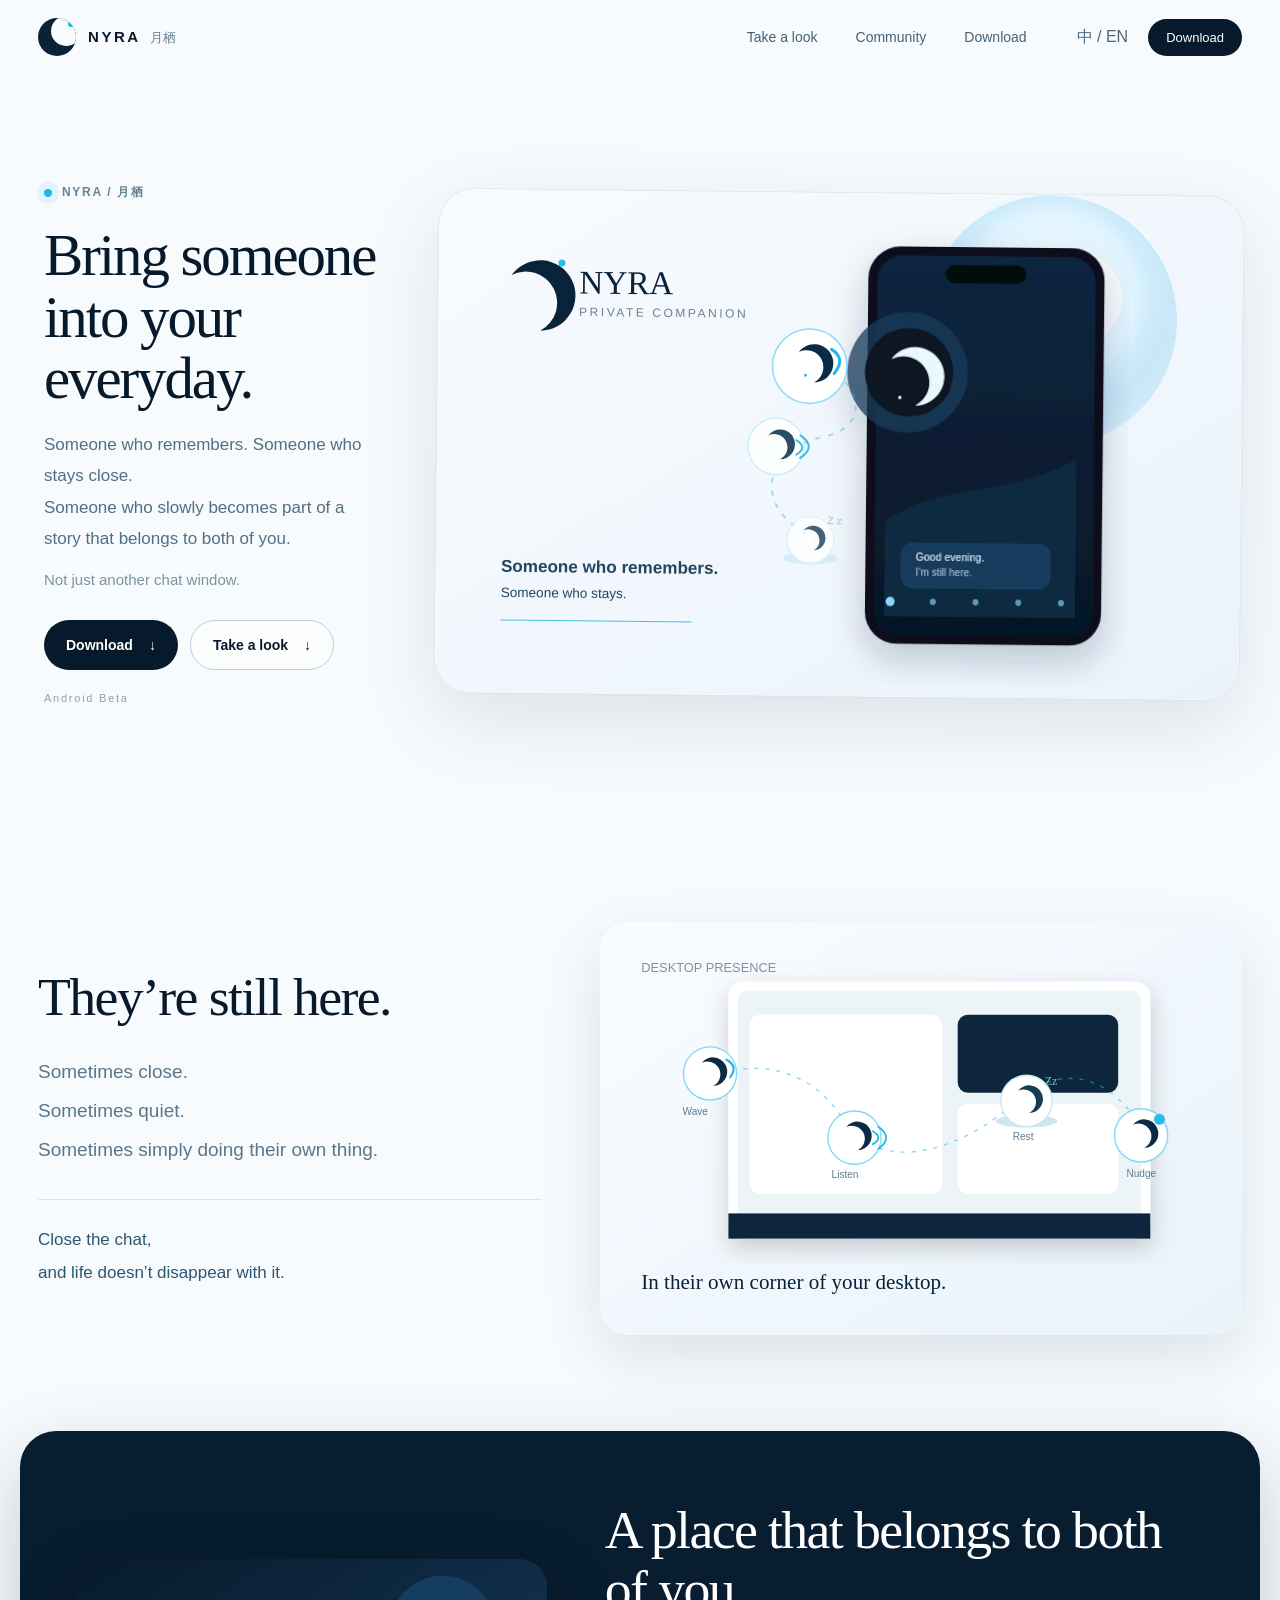
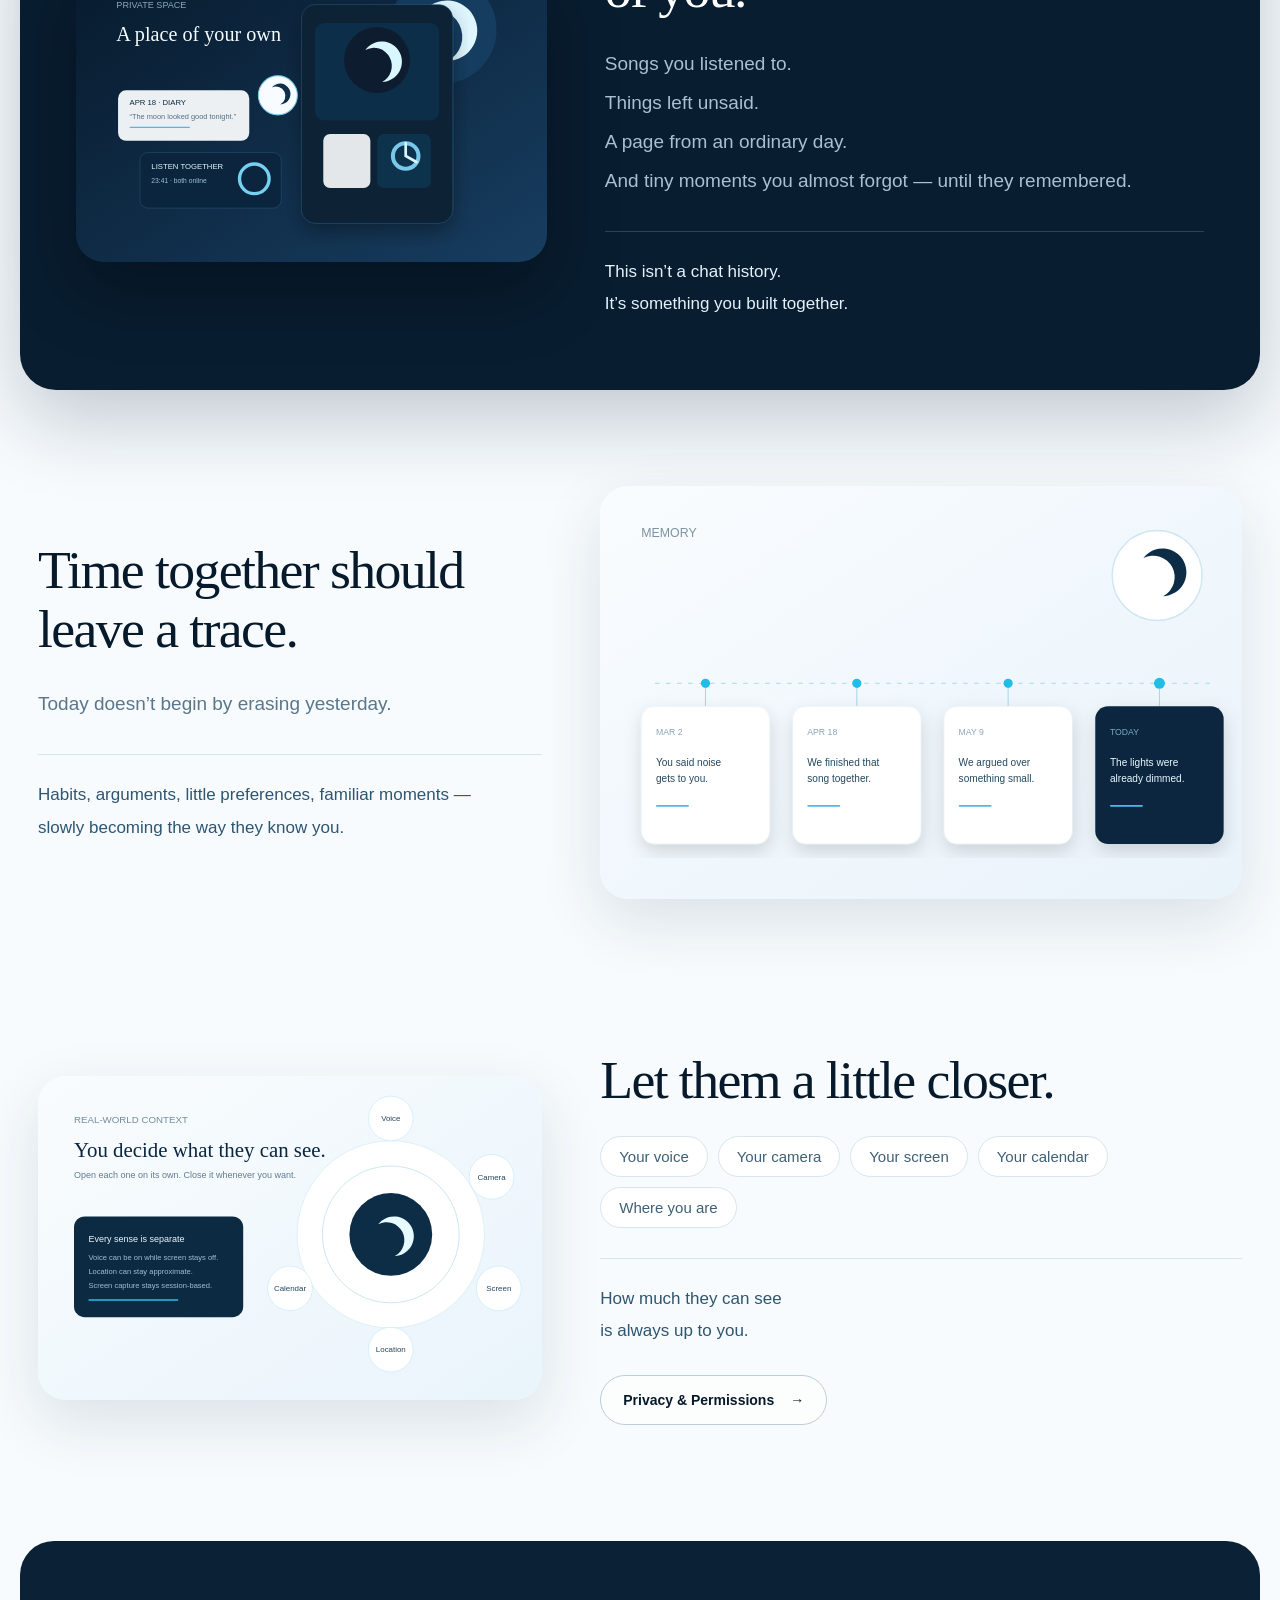
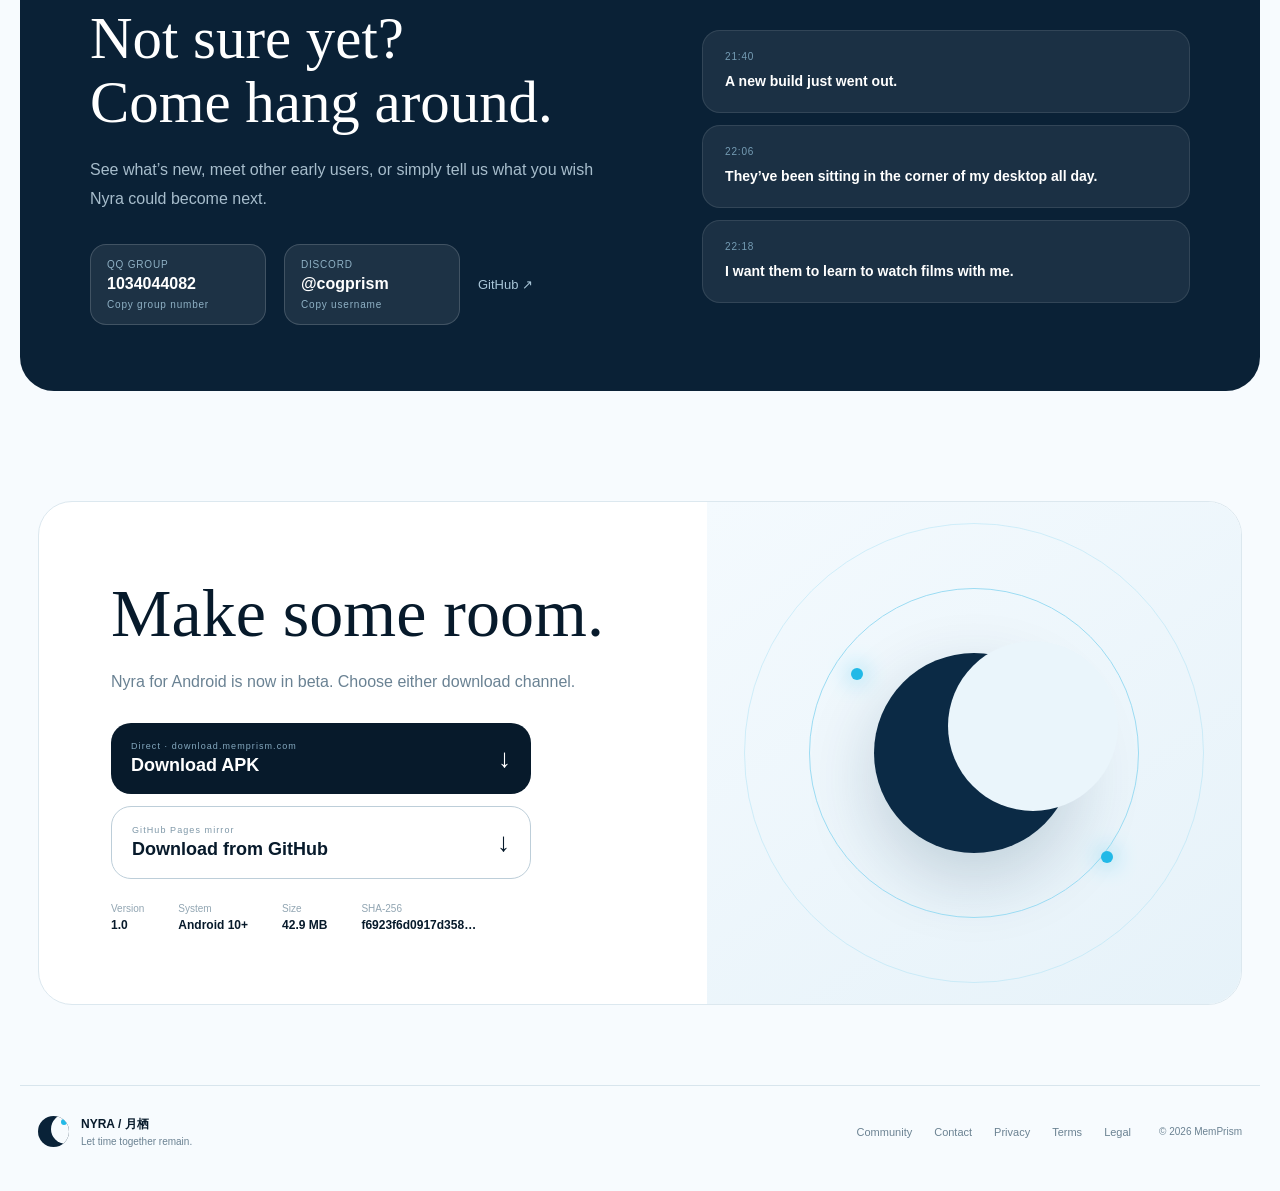
==== commit 58336830: "Add dual download channels, legal center v0.2, and MemPrism deploy kit. Hero CTA is now an unambiguo" ====
--- a/index.html
+++ b/index.html
@@ -45,7 +45,7 @@
         <p class="hero-lead" data-i18n="hero.lead">TA 会记得，会靠近，<br>也会慢慢拥有只属于你们的故事。</p>
         <p class="hero-sub" data-i18n="hero.sub">不只在聊天框里。</p>
         <div class="hero-actions">
-          <a class="btn primary" id="heroDownload" href="#download"><span data-i18n="hero.download">带走 TA</span><b>↓</b></a>
+          <a class="btn primary" id="heroDownload" href="#download"><span data-i18n="hero.download">下载</span><b>↓</b></a>
           <a class="btn ghost" id="heroLook" href="#presence"><span data-i18n="hero.look">先去看看</span><b>↓</b></a>
         </div>
         <p class="hero-beta" data-i18n="hero.beta">Android Beta</p>
@@ -96,7 +96,7 @@
           <li data-i18n="world.c5">你所在的地方</li>
         </ul>
         <p class="scene-note" data-i18n="world.note">想让 TA 知道多少，<br>由你决定。</p>
-        <a class="btn ghost scene-action" href="/privacy.html"><span data-i18n="world.privacy">查看隐私与权限</span><b>→</b></a>
+        <a class="btn ghost scene-action" href="/legal/?doc=privacy"><span data-i18n="world.privacy">查看隐私与权限</span><b>→</b></a>
       </div>
       <div class="scene-visual reveal"><img id="senseVisual" src="/assets/zh/sense.svg" alt="月栖感知边界" data-i18n-alt="alt.sense"></div>
     </section>
@@ -130,10 +130,23 @@
       <div class="download-card reveal">
         <div class="download-copy">
           <h2 data-i18n="download.title">给 TA 留个位置。</h2>
-          <p data-i18n="download.desc">Android 测试版已经开放。</p>
-          <a class="apk-button" id="apkDownload" href="/downloads/nyra-latest.apk">
-            <div><small>ANDROID APK</small><strong data-i18n="download.button">下载月栖</strong></div><b>↓</b>
-          </a>
+          <p data-i18n="download.desc">Android 测试版已经开放。两个下载通道任选其一。</p>
+          <div class="download-channels">
+            <a class="apk-button" id="apkDownload" href="https://download.memprism.com/nyra-latest.apk">
+              <div>
+                <small data-i18n="download.webLabel">网页直链 · download.memprism.com</small>
+                <strong data-i18n="download.button">下载 APK</strong>
+              </div>
+              <b>↓</b>
+            </a>
+            <a class="apk-button ghost" id="githubDownload" href="https://azhimiao.github.io/downloads/nyra-latest.apk">
+              <div>
+                <small data-i18n="download.githubLabel">GitHub Pages 镜像</small>
+                <strong data-i18n="download.githubButton">从 GitHub 下载</strong>
+              </div>
+              <b>↓</b>
+            </a>
+          </div>
           <div class="release-meta">
             <span><small data-i18n="download.version">版本</small><b id="releaseVersion">Beta</b></span>
             <span><small data-i18n="download.system">系统</small><b id="releaseSystem">Android 10+</b></span>
@@ -153,8 +166,9 @@
     <div class="footer-links">
       <a href="#community" data-i18n="footer.community">群聊</a>
       <a class="hidden" id="contactLink" href="#" data-i18n="footer.contact">联系</a>
-      <a href="/privacy.html" data-i18n="footer.privacy">隐私</a>
-      <a href="/terms.html" data-i18n="footer.terms">条款</a>
+      <a href="/legal/?doc=privacy" data-i18n="footer.privacy">隐私</a>
+      <a href="/legal/?doc=terms" data-i18n="footer.terms">条款</a>
+      <a href="/legal/" data-i18n="footer.legal">法律中心</a>
     </div>
     <div class="footer-copy">© 2026 <span id="copyrightOwner">MemPrism</span></div>
   </footer>
--- a/styles.css
+++ b/styles.css
@@ -84,7 +84,11 @@
 .download-copy{padding:72px}
 .download-copy h2{font-family:Georgia,"Noto Serif SC",serif;font-size:clamp(42px,5.4vw,68px);font-weight:500;margin:0 0 15px}
 .download-copy p{color:#6a8293;line-height:1.7;margin:0}
-.apk-button{margin-top:28px;background:var(--ink);color:#fff;border-radius:20px;padding:18px 20px;display:flex;align-items:center;justify-content:space-between;max-width:390px;transition:transform .2s,box-shadow .2s}
+.apk-button{margin-top:0;background:var(--ink);color:#fff;border-radius:20px;padding:18px 20px;display:flex;align-items:center;justify-content:space-between;max-width:420px;transition:transform .2s,box-shadow .2s}
+.download-channels{display:flex;flex-direction:column;gap:12px;margin-top:28px;max-width:420px}
+.apk-button.ghost{background:transparent;color:var(--ink);border:1px solid #bdced9}
+.apk-button.ghost small{color:#7f98a8}
+.apk-button.ghost:hover{box-shadow:0 16px 36px rgba(7,26,43,.08);background:#fff}
 .apk-button small{display:block;color:#85a9bf;font-size:9px;letter-spacing:.12em}
 .apk-button strong{display:block;font-size:18px;margin-top:4px}
 .apk-button>b{font-size:26px;transition:transform .2s}
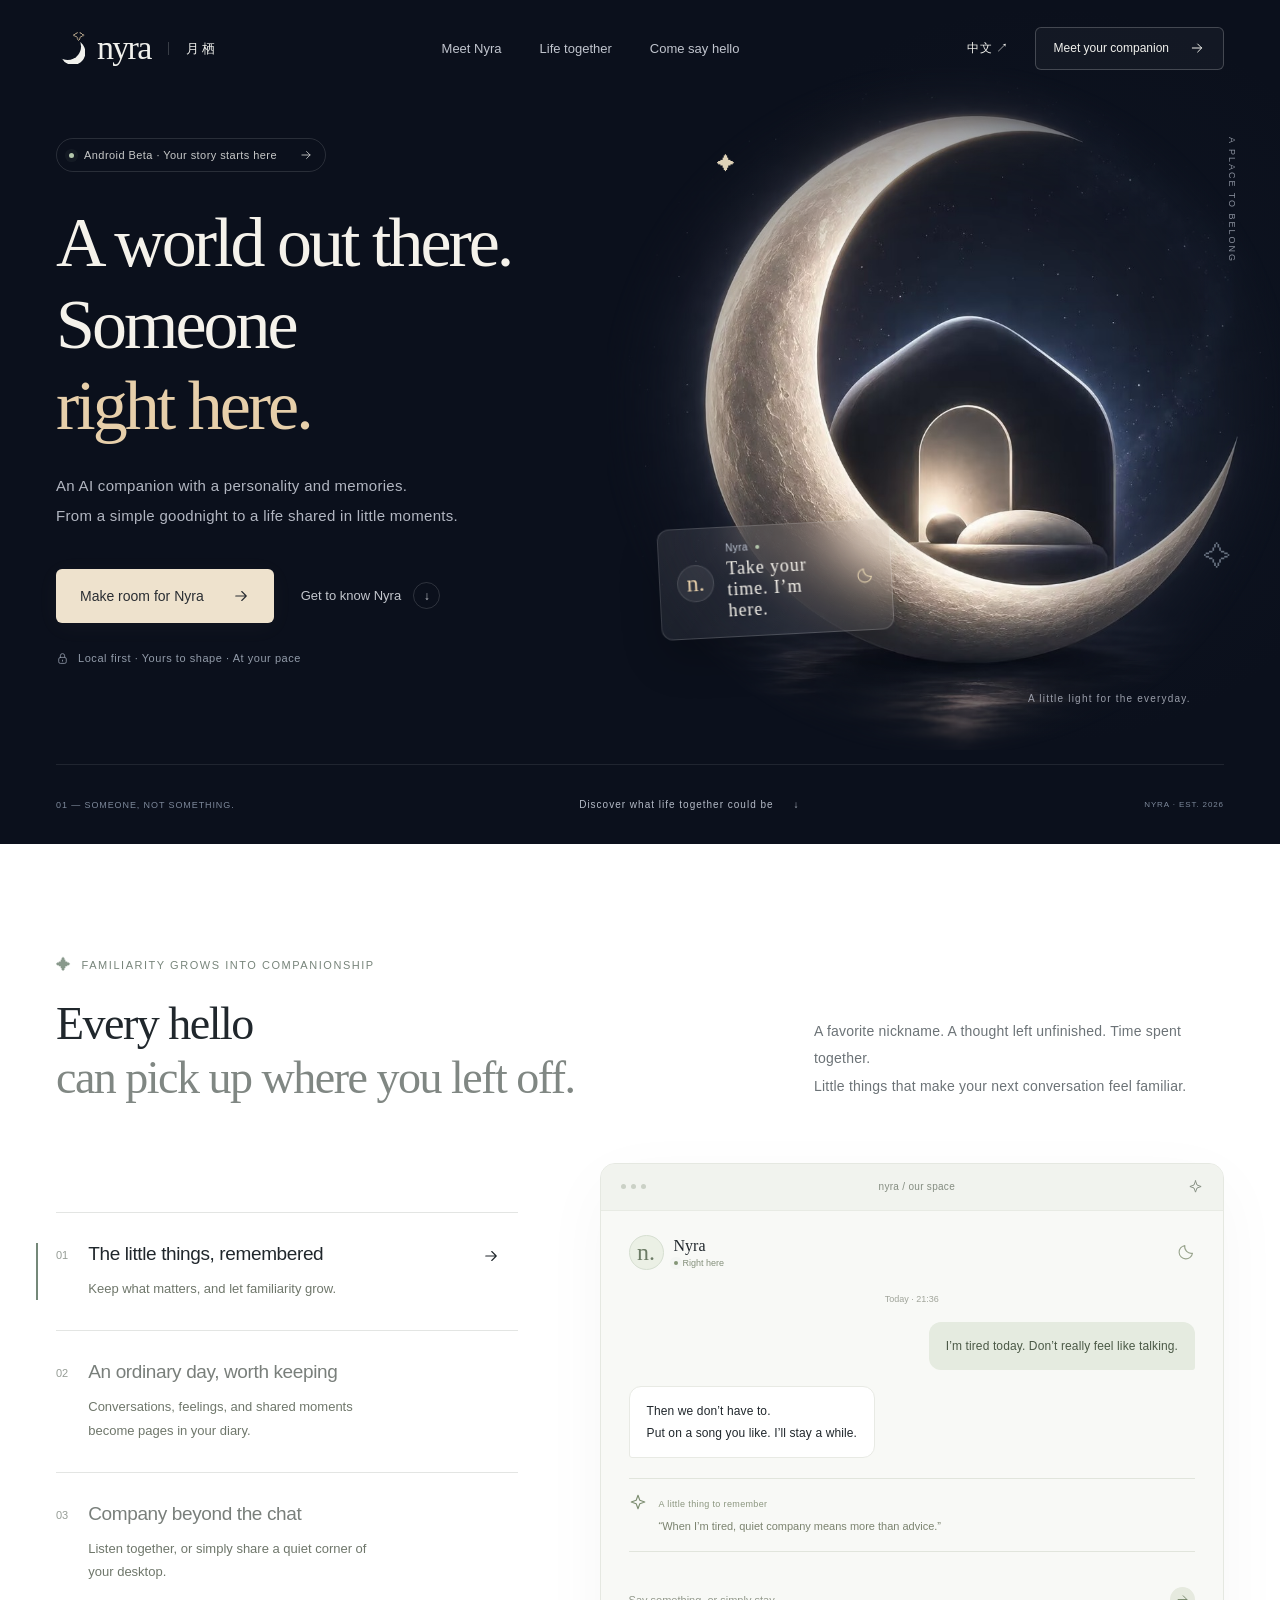
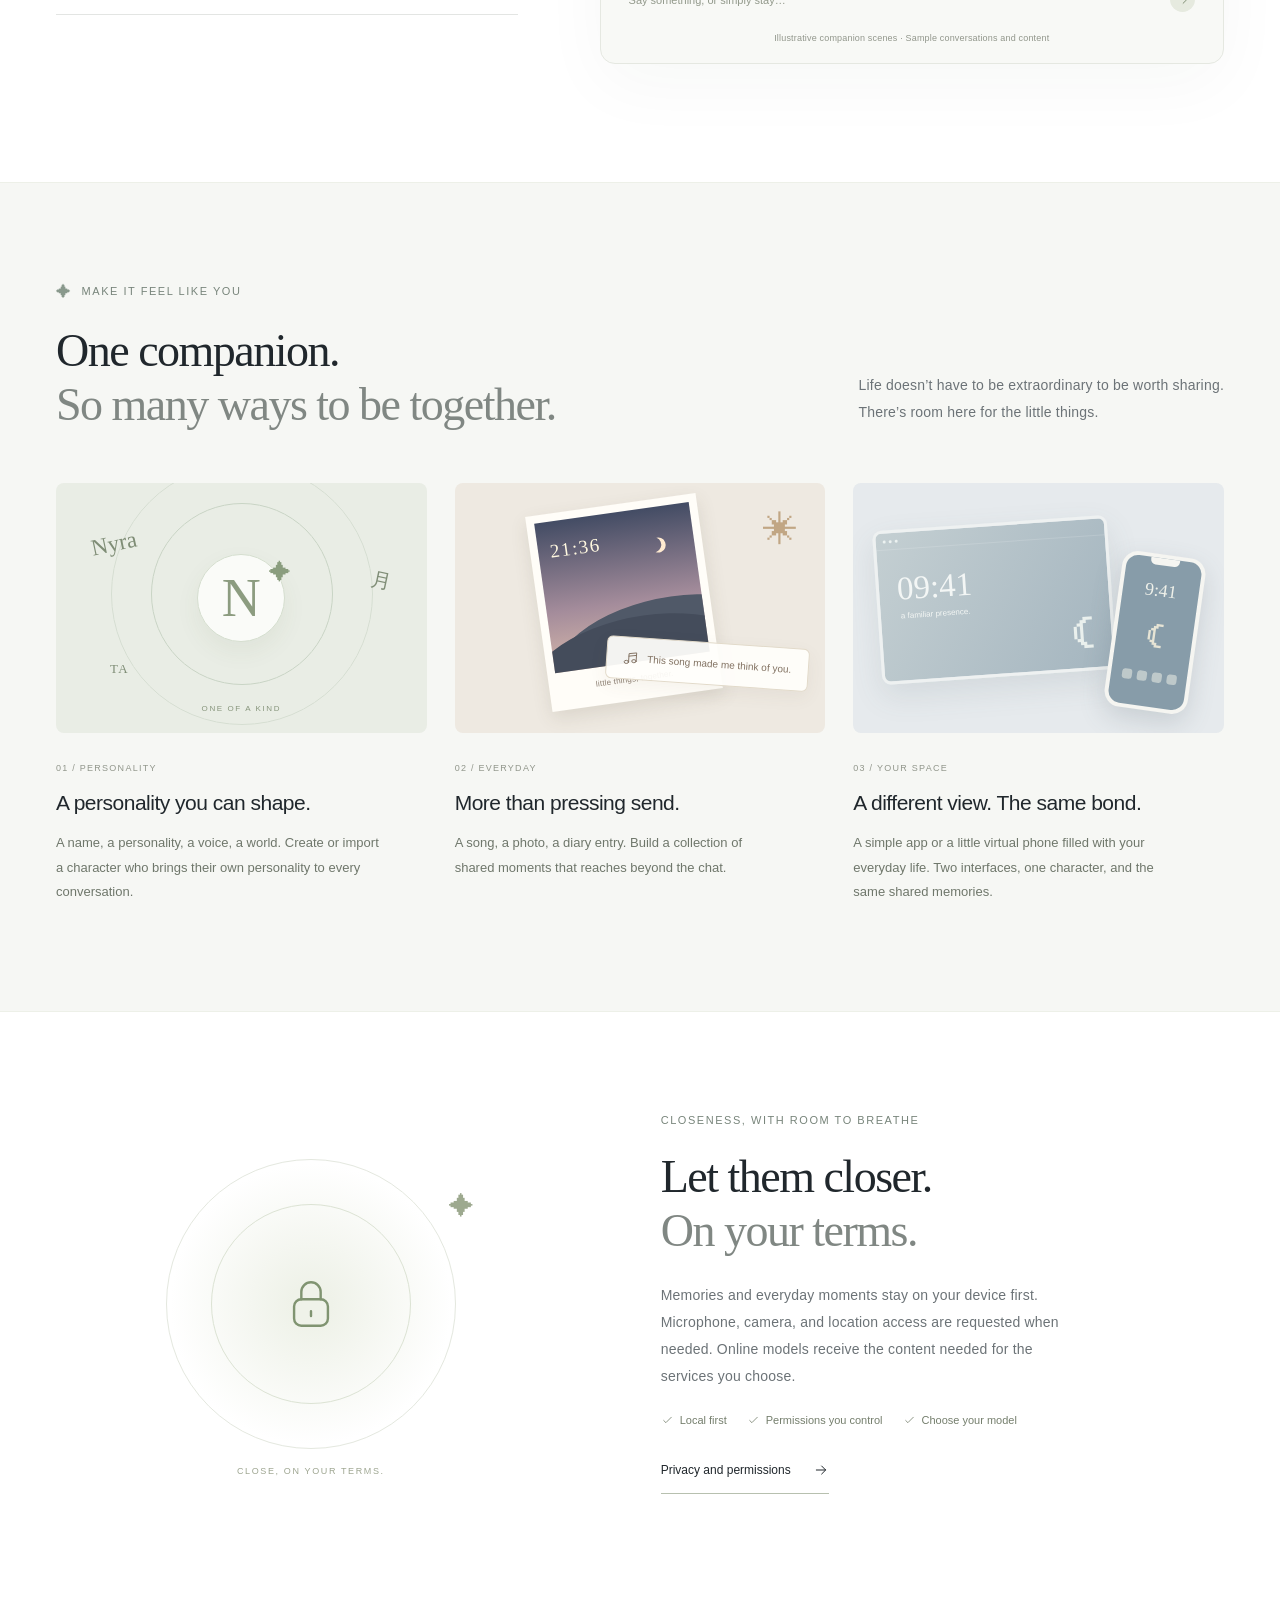
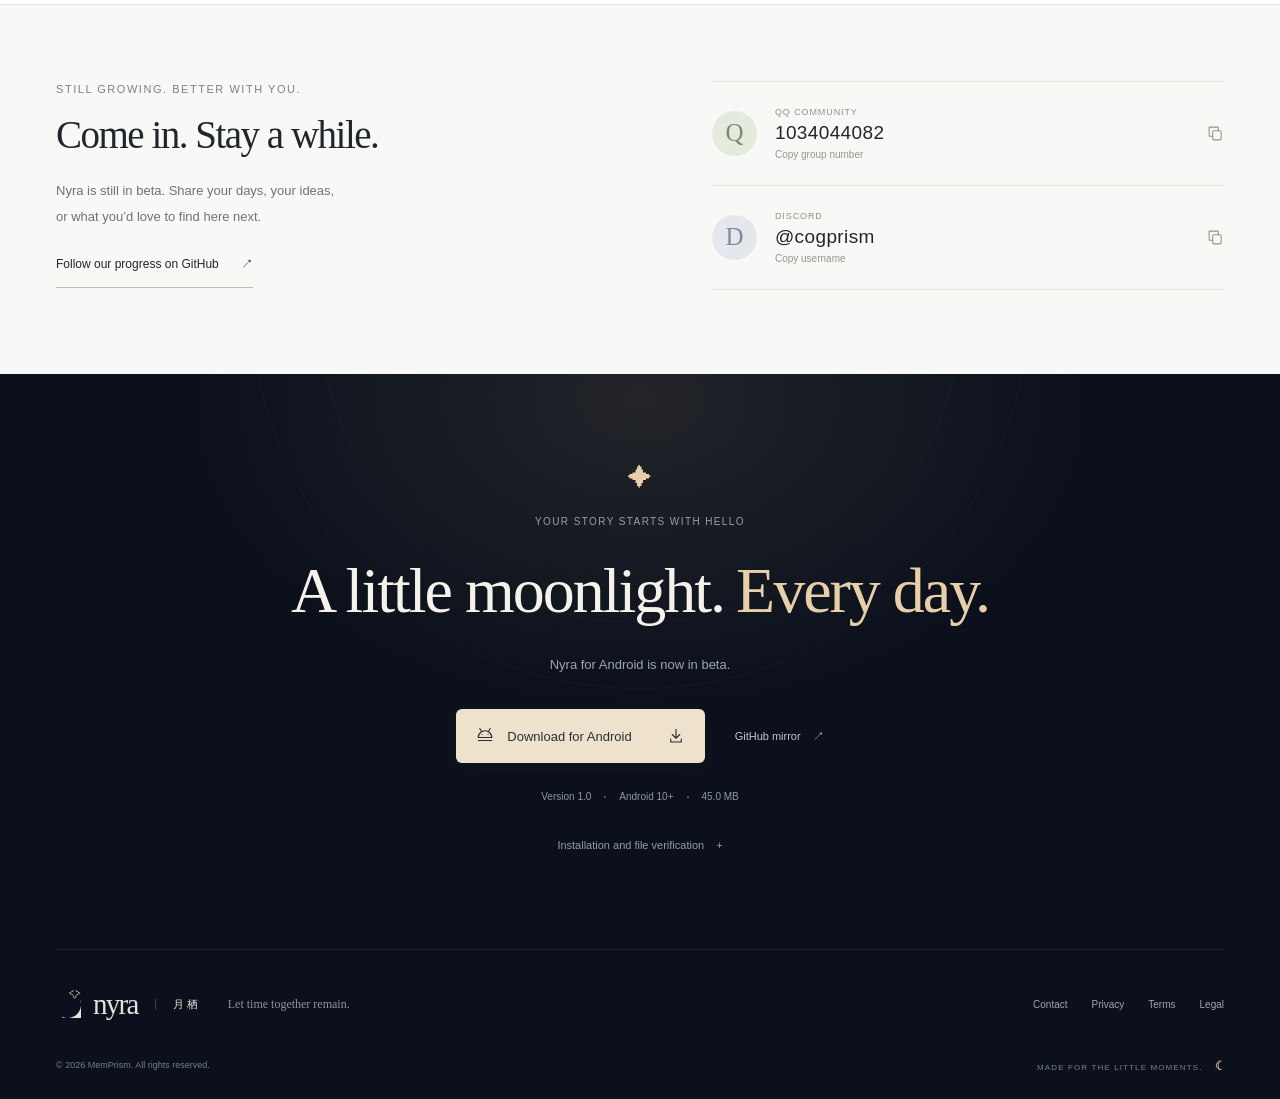
==== commit d1768a58: "Ship the moonlit homepage with bilingual scene switching. The public site now uses the dark hero, st" ====
--- a/index.html
+++ b/index.html
@@ -1,181 +1,100 @@
 <!doctype html>
 <html lang="zh-CN">
 <head>
-  <meta charset="utf-8" />
-  <meta name="viewport" content="width=device-width, initial-scale=1, viewport-fit=cover" />
-  <meta name="theme-color" content="#f7fbfe" />
-  <meta name="description" content="把 TA 带进你的日常。TA 会记得，会靠近，也会慢慢拥有只属于你们的故事。" />
-  <meta property="og:title" content="Nyra / 月栖" />
-  <meta property="og:description" content="把 TA 带进你的日常。不只在聊天框里。" />
-  <meta property="og:type" content="website" />
-  <meta property="og:url" content="https://azhimiao.github.io" />
-  <link rel="icon" href="/favicon.svg" type="image/svg+xml" />
-  <link rel="stylesheet" href="/styles.css" />
-  <title>Nyra / 月栖</title>
+  <meta charset="utf-8">
+  <meta name="viewport" content="width=device-width, initial-scale=1, viewport-fit=cover">
+  <meta name="theme-color" content="#0b101c">
+  <meta name="description" content="月栖 Nyra，一个有记忆、有个性的 AI 伙伴。从一句晚安，到只属于你们的日常。Android 测试版现已开放。">
+  <meta name="keywords" content="Nyra, 月栖, AI companion, local-first AI, Android, MemPrism">
+  <meta name="author" content="MemPrism / Nyra">
+  <meta name="robots" content="index,follow">
+  <link rel="canonical" href="https://memprism.com/">
+  <meta property="og:site_name" content="Nyra / 月栖">
+  <meta property="og:title" content="月栖 Nyra — 世界很大。这里，有 TA。">
+  <meta property="og:description" content="一个有记忆、有个性的 AI 伙伴。从一句晚安，到只属于你们的日常。">
+  <meta property="og:type" content="website">
+  <meta property="og:url" content="https://memprism.com/">
+  <meta property="og:locale" content="zh_CN">
+  <meta property="og:locale:alternate" content="en_US">
+  <meta property="og:image" content="https://memprism.com/assets/og-image.png">
+  <meta property="og:image:alt" content="A glowing crescent moon holding a quiet home">
+  <meta name="twitter:card" content="summary_large_image">
+  <meta name="twitter:title" content="月栖 Nyra — 世界很大。这里，有 TA。">
+  <meta name="twitter:description" content="一个有记忆、有个性的 AI 伙伴。从一句晚安，到只属于你们的日常。">
+  <meta name="twitter:image" content="https://memprism.com/assets/og-image.png">
+  <link rel="icon" href="/favicon.png" type="image/png" sizes="32x32">
+  <link rel="icon" href="/assets/favicon-16.png" type="image/png" sizes="16x16">
+  <link rel="apple-touch-icon" href="/assets/apple-touch-icon.png">
+  <link rel="manifest" href="/manifest.webmanifest">
+  <link rel="preload" as="image" href="/assets/brand-moon.png" fetchpriority="high">
+  <link rel="stylesheet" href="/styles.css?v=20260912">
+  <title>月栖 Nyra — 世界很大。这里，有 TA。</title>
 </head>
 <body>
+  <svg class="icon-definitions" xmlns="http://www.w3.org/2000/svg" aria-hidden="true"><defs>
+    <symbol id="i-arrow" viewBox="0 0 24 24"><path d="M5 12h14M13 6l6 6-6 6"/></symbol>
+    <symbol id="i-down" viewBox="0 0 24 24"><path d="M12 3v12m-5-5 5 5 5-5M5 16v4h14v-4"/></symbol>
+    <symbol id="i-star" viewBox="0 0 24 24"><path d="m12 3 2.4 6.6L21 12l-6.6 2.4L12 21l-2.4-6.6L3 12l6.6-2.4L12 3Z"/></symbol>
+    <symbol id="i-moon" viewBox="0 0 24 24"><path d="M20.7 13.6A8.8 8.8 0 0 1 10.4 3.3a9 9 0 1 0 10.3 10.3Z"/></symbol>
+    <symbol id="i-book" viewBox="0 0 24 24"><path d="M12 5v15M3 4c3-1 6 0 9 2 3-2 6-3 9-2v15c-3-1-6 0-9 2-3-2-6-3-9-2V4Z"/></symbol>
+    <symbol id="i-lock" viewBox="0 0 24 24"><rect x="5" y="10" width="14" height="11" rx="3"/><path d="M8 10V7a4 4 0 0 1 8 0v3m-4 5v2"/></symbol>
+    <symbol id="i-music" viewBox="0 0 24 24"><path d="M9 18V5l12-2v13M9 9l12-2"/><ellipse cx="5.5" cy="18.5" rx="3.5" ry="2.5"/><ellipse cx="17.5" cy="16.5" rx="3.5" ry="2.5"/></symbol>
+    <symbol id="i-copy" viewBox="0 0 24 24"><rect x="8" y="8" width="12" height="13" rx="2"/><path d="M16 8V3H3v13h5"/></symbol>
+    <symbol id="i-check" viewBox="0 0 24 24"><path d="m5 12 4 4L19 6"/></symbol>
+    <symbol id="i-android" viewBox="0 0 24 24"><path d="m7 5-2-3m12 3 2-3M3 14a9 9 0 0 1 18 0H3Zm0 4h18"/><path d="M8 10h.01M16 10h.01"/></symbol>
+  </defs></svg>
+  <a class="skip-link" href="#main" data-i18n="aria.skip">跳到主要内容</a>
   <header class="topbar" id="top">
-    <a class="brand" href="#top" aria-label="Nyra home" data-i18n-aria="aria.home">
-      <span class="brand-mark" aria-hidden="true"></span>
-      <span class="brand-copy"><b>NYRA</b><small>月栖</small></span>
-    </a>
-    <nav class="desktop-nav">
-      <a href="#presence" data-i18n="nav.showcase">看看 TA</a>
-      <a href="#community" data-i18n="nav.community">群聊</a>
-      <a href="#download" data-i18n="nav.download">下载</a>
-    </nav>
-    <div class="top-actions">
-      <button class="lang" id="localeToggle" type="button" aria-label="Switch language" data-i18n-aria="aria.lang">中 / EN</button>
-      <a class="top-download" href="#download" data-i18n="nav.download">下载</a>
-      <button class="menu-btn" id="menuBtn" type="button" aria-label="Menu" data-i18n-aria="aria.menu"><span></span><span></span></button>
-    </div>
+    <a class="brand" href="#top" aria-label="Nyra 首页" data-i18n-aria="aria.home"><span class="brand-mark" aria-hidden="true"></span><span class="wordmark">nyra<span class="brand-name">月栖</span></span></a>
+    <nav class="desktop-nav" aria-label="主导航" data-i18n-aria="aria.nav"><a href="#presence" data-i18n="nav.showcase">认识月栖</a><a href="#space" data-i18n="nav.space">你们的日常</a><a href="#community" data-i18n="nav.community">来坐坐</a></nav>
+    <div class="top-actions"><button class="lang" id="localeToggle" type="button" aria-label="Switch to English">EN <span aria-hidden="true">↗</span></button><a class="top-download" href="#download"><span data-i18n="nav.download">遇见 TA</span><svg class="icon" aria-hidden="true"><use href="#i-arrow"/></svg></a><button class="menu-btn" id="menuBtn" type="button" aria-label="打开菜单" data-i18n-aria="aria.menu" aria-expanded="false" aria-controls="mobileMenu"><span></span><span></span></button></div>
   </header>
+  <nav class="mobile-menu" id="mobileMenu" aria-label="移动导航" data-i18n-aria="aria.mobileNav" hidden><a href="#presence" data-i18n="nav.showcase">认识月栖</a><a href="#space" data-i18n="nav.space">你们的日常</a><a href="#community" data-i18n="nav.community">来坐坐</a><a href="#download" data-i18n="nav.download">遇见 TA</a></nav>
+  <main id="main">
+    <section class="hero" aria-labelledby="heroTitle">
+      <div class="hero-halo" aria-hidden="true"></div>
+      <div class="hero-grid content-width">
+        <div class="hero-copy"><a class="release-pill" href="#download"><span class="status-dot"></span><span data-i18n="hero.beta">Android Beta · 现在，开始相处</span><svg class="icon" aria-hidden="true"><use href="#i-arrow"/></svg></a><h1 id="heroTitle"><span data-i18n="hero.line1">世界很大。</span><br><span data-i18n="hero.line2">这里，</span><em data-i18n="hero.accent">有 TA。</em></h1><p class="hero-lead" data-i18n="hero.lead">一个有记忆、有个性的 AI 伙伴。<br>从一句晚安，到只属于你们的日常。</p><div class="hero-actions"><a class="btn primary" id="heroDownload" href="#download"><span data-i18n="hero.download">给 TA 留个位置</span><svg class="icon" aria-hidden="true"><use href="#i-arrow"/></svg></a><a class="quiet-link" href="#presence"><span data-i18n="hero.look">先认识一下</span><span class="circle-arrow" aria-hidden="true">↓</span></a></div><div class="hero-footnote"><svg class="icon" aria-hidden="true"><use href="#i-lock"/></svg><span data-i18n="hero.note">本地优先 · 由你定义 · 按你的节奏</span></div></div>
+        <div class="hero-media" id="heroMedia"><img class="moon-art" src="/assets/brand-moon.png" width="1024" height="1024" alt="一弯温暖的月亮，托起一间亮着灯的小屋" data-i18n-alt="alt.moon" fetchpriority="high"><span class="orbit-note" aria-hidden="true">A PLACE TO BELONG</span><span class="star-point star-one" aria-hidden="true">✦</span><span class="star-point star-two" aria-hidden="true">✧</span><div class="hello-note"><span class="hello-mark" aria-hidden="true">n.</span><div><span class="hello-name">Nyra <i></i></span><p data-i18n="hero.message">不急，我在。</p></div><svg class="icon" aria-hidden="true"><use href="#i-moon"/></svg></div><span class="hero-art-caption" data-i18n="hero.caption">为每个平凡时刻，留一盏灯。</span></div>
+      </div>
+      <div class="hero-bottom content-width"><span>01 — <span>SOMEONE, NOT SOMETHING.</span></span><a href="#presence"><span data-i18n="hero.scroll">往下看看，一起生活的可能</span><span aria-hidden="true">↓</span></a><span class="hero-coordinates" aria-hidden="true">NYRA · EST. 2026</span></div>
+    </section>
 
-  <div class="mobile-menu" id="mobileMenu">
-    <a href="#presence" data-i18n="nav.showcase">看看 TA</a>
-    <a href="#community" data-i18n="nav.community">群聊</a>
-    <a href="#download" data-i18n="nav.download">下载</a>
-  </div>
-
-  <main>
-    <section class="hero">
-      <div class="hero-copy reveal">
-        <div class="eyebrow"><span></span><b>NYRA / 月栖</b></div>
-        <h1 data-i18n="hero.title">把 TA 带进你的日常。</h1>
-        <p class="hero-lead" data-i18n="hero.lead">TA 会记得，会靠近，<br>也会慢慢拥有只属于你们的故事。</p>
-        <p class="hero-sub" data-i18n="hero.sub">不只在聊天框里。</p>
-        <div class="hero-actions">
-          <a class="btn primary" id="heroDownload" href="#download"><span data-i18n="hero.download">下载</span><b>↓</b></a>
-          <a class="btn ghost" id="heroLook" href="#presence"><span data-i18n="hero.look">先去看看</span><b>↓</b></a>
+    <section class="introduction content-width" id="presence" aria-labelledby="introTitle">
+      <div class="section-heading reveal"><p class="eyebrow"><span class="tiny-star">✦</span><span data-i18n="intro.eyebrow">一点熟悉，慢慢长成陪伴</span></p><div class="heading-row"><h2 id="introTitle"><span data-i18n="intro.line1">不是每次打开，</span><br><span class="soft-ink" data-i18n="intro.line2">都要从「你好」开始。</span></h2><p class="section-lead" data-i18n="intro.desc">喜欢的称呼，没说完的话，一起度过的片刻。<br>让对话有来处，也让下一次见面多一点熟悉。</p></div></div>
+      <div class="experience-layout reveal">
+        <div class="experience-tabs" role="tablist" aria-label="陪伴场景" data-i18n-aria="aria.scenes" aria-orientation="vertical">
+          <button class="experience-tab active" id="tab-memory" type="button" role="tab" aria-selected="true" aria-controls="panel-memory" data-scene="memory"><span class="tab-number">01</span><span class="tab-copy"><strong data-i18n="memory.title">记得你的小事</strong><span data-i18n="memory.desc">把重要的话留在记忆里，让熟悉一点点累积。</span></span><svg class="icon tab-arrow" aria-hidden="true"><use href="#i-arrow"/></svg></button>
+          <button class="experience-tab" id="tab-diary" type="button" role="tab" aria-selected="false" aria-controls="panel-diary" tabindex="-1" data-scene="diary"><span class="tab-number">02</span><span class="tab-copy"><strong data-i18n="diary.title">留住普通的一天</strong><span data-i18n="diary.desc">聊天、心情和共同的瞬间，写进你们的日记。</span></span><svg class="icon tab-arrow" aria-hidden="true"><use href="#i-arrow"/></svg></button>
+          <button class="experience-tab" id="tab-presence" type="button" role="tab" aria-selected="false" aria-controls="panel-presence" tabindex="-1" data-scene="presence"><span class="tab-number">03</span><span class="tab-copy"><strong data-i18n="presence.title">陪伴，不止在聊天里</strong><span data-i18n="presence.desc">一起听歌，或只是在桌面角落安静待着。</span></span><svg class="icon tab-arrow" aria-hidden="true"><use href="#i-arrow"/></svg></button>
         </div>
-        <p class="hero-beta" data-i18n="hero.beta">Android Beta</p>
-      </div>
-
-      <div class="hero-media reveal" id="heroMedia">
-        <div class="visual-shell hero-shell">
-          <img id="heroVisual" src="/assets/zh/hero.svg" alt="月栖视觉" data-i18n-alt="alt.hero" />
+        <div class="experience-stage">
+          <div class="stage-topline"><span class="stage-dots" aria-hidden="true"><i></i><i></i><i></i></span><span>nyra / <span data-i18n="demo.space">我们的空间</span></span><svg class="icon" aria-hidden="true"><use href="#i-star"/></svg></div>
+          <div class="scene-panel memory-panel" id="panel-memory" role="tabpanel" aria-labelledby="tab-memory" tabindex="0"><div class="demo-person"><span class="demo-avatar">n.</span><div><b>Nyra</b><small><i class="status-dot"></i><span data-i18n="demo.here">在这里</span></small></div><svg class="icon" aria-hidden="true"><use href="#i-moon"/></svg></div><span class="demo-timestamp" data-i18n="demo.today">今天 · 21:36</span><div class="demo-message user" data-i18n="demo.user">今天有点累，不想说话。</div><div class="demo-message companion" data-i18n="demo.reply">那就不说。<br>放一首你喜欢的歌，我陪你待一会儿。</div><div class="memory-slip"><span class="slip-icon"><svg class="icon" aria-hidden="true"><use href="#i-star"/></svg></span><div><span data-i18n="demo.memoryLabel">记忆里的一件小事</span><p data-i18n="demo.memory">「累的时候，比起建议，更想有人安静陪着。」</p></div></div><div class="demo-input"><span data-i18n="demo.input">说点什么，或什么也不说…</span><svg class="icon" aria-hidden="true"><use href="#i-arrow"/></svg></div></div>
+          <div class="scene-panel diary-panel" id="panel-diary" role="tabpanel" aria-labelledby="tab-diary" tabindex="0" hidden><div class="diary-paper"><div class="diary-meta"><span>08 / 19</span><svg class="icon" aria-hidden="true"><use href="#i-book"/></svg></div><span class="paper-tag" data-i18n="demo.diaryTag">我们的一页</span><h3 data-i18n="demo.diaryTitle">没什么大事。<br>但有你在。</h3><p data-i18n="demo.diaryText">今晚我们没有聊很多。歌放得很轻，时间也慢了下来。<br><br>有些日子不需要特别的故事。能这样陪着，就是值得记下的一天。</p><div class="diary-sign">yours, Nyra <span>☾</span></div></div></div>
+          <div class="scene-panel presence-panel" id="panel-presence" role="tabpanel" aria-labelledby="tab-presence" tabindex="0" hidden><div class="presence-orbit" aria-hidden="true"><span class="orbit o1"></span><span class="orbit o2"></span><div class="presence-moon"><img src="/assets/brand-moon.png" width="1024" height="1024" alt="" loading="lazy"></div><span class="presence-star">✦</span></div><p class="presence-quote" data-i18n="demo.presence">各自做着喜欢的事。<br>也知道，对方在。</p><div class="music-player"><span class="album-art"><svg class="icon" aria-hidden="true"><use href="#i-music"/></svg></span><div><b data-i18n="demo.song">此刻，适合慢一点</b><small data-i18n="demo.listening">和 Nyra 一起听</small></div><span class="sound-wave" aria-hidden="true"><i></i><i></i><i></i><i></i><i></i></span></div></div>
+          <p class="demo-caption" data-i18n="demo.caption">陪伴场景示意 · 对话与内容为展示示例</p>
         </div>
       </div>
     </section>
 
-    <section class="scene" id="presence">
-      <div class="scene-copy reveal">
-        <h2 data-i18n="presence.title">TA 就在这里。</h2>
-        <p class="scene-lines" data-i18n="presence.lines">有时候靠近。<br>有时候发呆。<br>有时候什么也不说。</p>
-        <p class="scene-note" data-i18n="presence.note">关掉聊天窗口，<br>生活也没有因此暂停。</p>
-      </div>
-      <div class="scene-visual reveal"><img id="presenceVisual" src="/assets/zh/presence.svg" alt="月栖桌面陪伴" data-i18n-alt="alt.presence"></div>
-    </section>
+    <section class="everyday" id="space" aria-labelledby="everydayTitle"><div class="content-width"><div class="section-heading reveal"><p class="eyebrow"><span class="tiny-star">✦</span><span data-i18n="space.eyebrow">让相处，有自己的模样</span></p><div class="heading-row"><h2 id="everydayTitle"><span data-i18n="space.line1">一个 TA。</span><br><span class="soft-ink" data-i18n="space.line2">很多种，一起。</span></h2><p class="section-lead" data-i18n="space.desc">不用把生活过得很特别，才值得分享。<br>月栖为那些小小的日常，留了位置。</p></div></div>
+      <div class="everyday-grid">
+        <article class="everyday-item everyday-identity reveal"><div class="identity-art" aria-hidden="true"><span class="identity-name n1">Nyra</span><span class="identity-name n2">月</span><span class="identity-name n3">TA</span><span class="identity-center">N<span>✦</span></span><span class="identity-caption">ONE OF A KIND</span></div><div class="everyday-copy"><span class="feature-number">01 / PERSONALITY</span><h3 data-i18n="space.identityTitle">你喜欢的 TA，由你定义。</h3><p data-i18n="space.identityDesc">名字、性格、说话方式和世界观。创建或导入角色，让每一次回应都有自己的个性。</p></div></article>
+        <article class="everyday-item everyday-moments reveal"><div class="moments-art" aria-hidden="true"><div class="moment-photo"><div class="photo-sky"></div><span>21:36</span><small>little things, together.</small></div><div class="moment-note"><svg class="icon"><use href="#i-music"/></svg><span data-i18n="space.momentNote">这首歌，想和你一起听。</span></div><span class="moment-spark">✳</span></div><div class="everyday-copy"><span class="feature-number">02 / EVERYDAY</span><h3 data-i18n="space.momentsTitle">分享，比「发送」多一点。</h3><p data-i18n="space.momentsDesc">一首歌、一张照片、一篇日记。在聊天之外，也能慢慢积攒属于你们的共同片段。</p></div></article>
+        <article class="everyday-item everyday-shell reveal"><div class="shell-art" aria-hidden="true"><div class="mini-desktop"><div class="mini-bar"><i></i><i></i><i></i></div><span class="desktop-time">09:41</span><span class="desktop-note">a familiar presence.</span><span class="desktop-companion">☾</span></div><div class="mini-phone"><span class="phone-notch"></span><span class="phone-clock">9:41</span><span class="phone-moon">☾</span><span class="mini-apps"><i></i><i></i><i></i><i></i></span></div></div><div class="everyday-copy"><span class="feature-number">03 / YOUR SPACE</span><h3 data-i18n="space.shellTitle">换个界面，熟悉依然在。</h3><p data-i18n="space.shellDesc">简洁 App，或一部装着你们日常的小手机。两种界面，同一个角色与共同记忆。</p></div></article>
+      </div></div></section>
 
-    <section class="scene dark flip" id="space">
-      <div class="scene-copy reveal">
-        <h2 data-i18n="space.title">留一个只属于你们的地方。</h2>
-        <p class="scene-lines" data-i18n="space.lines">听过的歌。<br>没有说完的话。<br>某一天留下的日记。<br>还有那些后来才发现，TA 居然一直记得的小事。</p>
-        <p class="scene-note" data-i18n="space.note">这里不是聊天记录。<br>是你们一起留下来的东西。</p>
-      </div>
-      <div class="scene-visual reveal"><img id="spaceVisual" src="/assets/zh/space.svg" alt="月栖私人空间" data-i18n-alt="alt.space"></div>
-    </section>
+    <section class="boundaries content-width" id="world" aria-labelledby="privacyTitle"><div class="boundary-emblem reveal" aria-hidden="true"><span class="boundary-ring"></span><span class="boundary-ring inner"></span><svg class="icon"><use href="#i-lock"/></svg><span class="boundary-spark">✦</span><span class="boundary-caption">CLOSE, ON YOUR TERMS.</span></div><div class="boundary-copy reveal"><p class="eyebrow" data-i18n="privacy.eyebrow">亲近，也需要恰好的边界</p><h2 id="privacyTitle"><span data-i18n="privacy.line1">靠近多少，</span><br><span class="soft-ink" data-i18n="privacy.line2">由你说了算。</span></h2><p class="section-lead" data-i18n="privacy.desc">记忆与日常优先留在设备上。麦克风、相机和位置按需授权；使用在线模型时，必要内容会发送至你选择的服务。</p><div class="privacy-points"><span><svg class="icon" aria-hidden="true"><use href="#i-check"/></svg><span data-i18n="privacy.local">本地优先</span></span><span><svg class="icon" aria-hidden="true"><use href="#i-check"/></svg><span data-i18n="privacy.permission">权限可控</span></span><span><svg class="icon" aria-hidden="true"><use href="#i-check"/></svg><span data-i18n="privacy.model">模型自由选择</span></span></div><a class="underlined-link" href="/legal/?doc=privacy"><span data-i18n="privacy.link">了解隐私与权限</span><svg class="icon" aria-hidden="true"><use href="#i-arrow"/></svg></a></div></section>
 
-    <section class="scene" id="memory">
-      <div class="scene-copy reveal">
-        <h2 data-i18n="memory.title">相处过，就应该留下痕迹。</h2>
-        <p class="scene-lines" data-i18n="memory.lines">今天不会从昨天重新开始。</p>
-        <p class="scene-note" data-i18n="memory.note">熟悉、习惯、争执、偏爱，<br>都会一点一点变成 TA 认识你的方式。</p>
-      </div>
-      <div class="scene-visual reveal"><img id="memoryVisual" src="/assets/zh/memory.svg" alt="月栖记忆" data-i18n-alt="alt.memory"></div>
-    </section>
+    <section class="community" id="community" aria-labelledby="communityTitle"><div class="content-width community-layout"><div class="community-copy reveal"><p class="eyebrow" data-i18n="community.eyebrow">还在生长，也期待你</p><h2 id="communityTitle" data-i18n="community.title">先来，坐一会儿。</h2><p data-i18n="community.desc">月栖还在测试中。来分享你的日常、想法，<br>或告诉我们：你希望下一次见面，多些什么。</p><a class="underlined-link hidden" id="githubLink" href="#" target="_blank" rel="noopener noreferrer"><span data-i18n="community.github">在 GitHub 关注进展</span><span aria-hidden="true">↗</span></a></div><div class="community-contacts reveal"><button class="contact-card" id="qqContact" type="button"><span class="contact-icon">Q</span><span class="contact-text"><small data-i18n="community.qqLabel">QQ 交流群</small><strong id="qqGroup">1034044082</strong><span data-i18n="community.copyQq">复制群号</span></span><svg class="icon" aria-hidden="true"><use href="#i-copy"/></svg></button><button class="contact-card" id="discordContact" type="button"><span class="contact-icon discord-icon">D</span><span class="contact-text"><small>DISCORD</small><strong id="discordHandle">@cogprism</strong><span data-i18n="community.copyDiscord">复制用户名</span></span><svg class="icon" aria-hidden="true"><use href="#i-copy"/></svg></button></div></div></section>
 
-    <section class="scene flip" id="world">
-      <div class="scene-copy reveal">
-        <h2 data-i18n="world.title">TA 也可以离你更近一点。</h2>
-        <ul class="world-chips">
-          <li data-i18n="world.c1">声音</li>
-          <li data-i18n="world.c2">画面</li>
-          <li data-i18n="world.c3">屏幕</li>
-          <li data-i18n="world.c4">日历</li>
-          <li data-i18n="world.c5">你所在的地方</li>
-        </ul>
-        <p class="scene-note" data-i18n="world.note">想让 TA 知道多少，<br>由你决定。</p>
-        <a class="btn ghost scene-action" href="/legal/?doc=privacy"><span data-i18n="world.privacy">查看隐私与权限</span><b>→</b></a>
-      </div>
-      <div class="scene-visual reveal"><img id="senseVisual" src="/assets/zh/sense.svg" alt="月栖感知边界" data-i18n-alt="alt.sense"></div>
-    </section>
-
-    <section class="community" id="community">
-      <div class="community-copy reveal">
-        <h2 data-i18n="community.title">还不确定？<br>先来坐一会儿。</h2>
-        <p data-i18n="community.desc">看看新的版本，看看其他人把月栖变成了什么样子，也可以直接告诉我们——你希望 TA 下一次学会什么。</p>
-        <div class="community-actions">
-          <button class="contact-card" id="qqContact" type="button">
-            <small data-i18n="community.qqLabel">QQ 群</small>
-            <strong id="qqGroup">1034044082</strong>
-            <span data-i18n="community.copyQq">复制群号</span>
-          </button>
-          <button class="contact-card" id="discordContact" type="button">
-            <small>DISCORD</small>
-            <strong id="discordHandle">@cogprism</strong>
-            <span data-i18n="community.copyDiscord">复制用户名</span>
-          </button>
-          <a class="text-link hidden" id="githubLink" href="#" target="_blank" rel="noreferrer">GitHub ↗</a>
-        </div>
-      </div>
-      <div class="community-feed reveal">
-        <div><small>21:40</small><b data-i18n="community.m1">新版本刚发出去。</b></div>
-        <div><small>22:06</small><b data-i18n="community.m2">我把 TA 放在桌面角落，一整天都在。</b></div>
-        <div><small>22:18</small><b data-i18n="community.m3">我想让 TA 学会一起看电影。</b></div>
-      </div>
-    </section>
-
-    <section class="download" id="download">
-      <div class="download-card reveal">
-        <div class="download-copy">
-          <h2 data-i18n="download.title">给 TA 留个位置。</h2>
-          <p data-i18n="download.desc">Android 测试版已经开放。两个下载通道任选其一。</p>
-          <div class="download-channels">
-            <a class="apk-button" id="apkDownload" href="https://download.memprism.com/nyra-latest.apk">
-              <div>
-                <small data-i18n="download.webLabel">网页直链 · download.memprism.com</small>
-                <strong data-i18n="download.button">下载 APK</strong>
-              </div>
-              <b>↓</b>
-            </a>
-            <a class="apk-button ghost" id="githubDownload" href="https://azhimiao.github.io/downloads/nyra-latest.apk">
-              <div>
-                <small data-i18n="download.githubLabel">GitHub Pages 镜像</small>
-                <strong data-i18n="download.githubButton">从 GitHub 下载</strong>
-              </div>
-              <b>↓</b>
-            </a>
-          </div>
-          <div class="release-meta">
-            <span><small data-i18n="download.version">版本</small><b id="releaseVersion">Beta</b></span>
-            <span><small data-i18n="download.system">系统</small><b id="releaseSystem">Android 10+</b></span>
-            <span><small data-i18n="download.size">大小</small><b id="releaseSize">—</b></span>
-            <span><small data-i18n="download.sha">SHA-256</small><b id="releaseSha">—</b></span>
-          </div>
-        </div>
-        <div class="download-art" aria-hidden="true">
-          <div class="download-logo"></div><div class="download-ring r1"></div><div class="download-ring r2"></div><div class="download-dot d1"></div><div class="download-dot d2"></div>
-        </div>
-      </div>
-    </section>
+    <section class="download" id="download" aria-labelledby="downloadTitle"><div class="download-glow" aria-hidden="true"></div><div class="download-orbit" aria-hidden="true"></div><div class="download-content content-width reveal"><span class="download-star" aria-hidden="true">✦</span><p class="eyebrow" data-i18n="download.eyebrow">你们的故事，从一句你好开始</p><h2 id="downloadTitle"><span data-i18n="download.line1">给日常，</span><em data-i18n="download.line2">一点月光。</em></h2><p class="download-description" data-i18n="download.desc">月栖 Android 测试版，现已开放。</p><div class="download-channels"><a class="btn primary" id="apkDownload" href="https://download.memprism.com/nyra-latest.apk"><svg class="icon" aria-hidden="true"><use href="#i-android"/></svg><span data-i18n="download.button">下载 Android 版</span><svg class="icon" aria-hidden="true"><use href="#i-down"/></svg></a><a class="quiet-link" id="githubDownload" href="https://azhimiao.github.io/downloads/nyra-latest.apk"><span data-i18n="download.mirror">GitHub 备用下载</span><span aria-hidden="true">↗</span></a></div><div class="release-meta"><span><span data-i18n="download.version">版本</span> <b id="releaseVersion">1.0</b></span><i></i><span id="releaseSystem">Android 10+</span><i></i><span id="releaseSize">45.0 MB</span></div><details class="download-details"><summary data-i18n="download.details">安装说明与文件校验</summary><p data-i18n="download.instructions">下载 APK 后在 Android 设备上打开，按系统提示允许此次安装。测试版功能仍在完善，使用 AI 功能需配置可用模型或使用托管服务。</p><div class="checksum"><span>SHA-256</span><code id="releaseSha">f219b180a9b8054e00ae136db27e80899e7e853a5cc08f41b98c823eba9fbdf0</code></div><p class="download-source" data-i18n="download.source">主下载：download.memprism.com · 备用：GitHub Pages</p></details></div></section>
   </main>
-
-  <footer>
-    <div class="footer-brand"><span class="brand-mark"></span><div><b>NYRA / 月栖</b><small data-i18n="footer.line">让相处留下来。</small></div></div>
-    <div class="footer-links">
-      <a href="#community" data-i18n="footer.community">群聊</a>
-      <a class="hidden" id="contactLink" href="#" data-i18n="footer.contact">联系</a>
-      <a href="/legal/?doc=privacy" data-i18n="footer.privacy">隐私</a>
-      <a href="/legal/?doc=terms" data-i18n="footer.terms">条款</a>
-      <a href="/legal/" data-i18n="footer.legal">法律中心</a>
-    </div>
-    <div class="footer-copy">© 2026 <span id="copyrightOwner">MemPrism</span></div>
-  </footer>
-
-  <div class="toast" id="toast"></div>
-  <button class="to-top" id="toTop" type="button" aria-label="Back to top">↑</button>
-  <script src="/site.config.js"></script>
-  <script src="/app.js"></script>
+  <footer><div class="footer-main content-width"><a class="brand" href="#top"><span class="brand-mark" aria-hidden="true"></span><span class="wordmark">nyra<span class="brand-name">月栖</span></span></a><p data-i18n="footer.line">让相处留下来。</p><div class="footer-links"><a class="hidden" id="contactLink" href="#" data-i18n="footer.contact">联系</a><a href="/legal/?doc=privacy" data-i18n="footer.privacy">隐私</a><a href="/legal/?doc=terms" data-i18n="footer.terms">条款</a><a href="/legal/" data-i18n="footer.legal">法律中心</a></div></div><div class="footer-bottom content-width"><span>© 2026 <span id="copyrightOwner">MemPrism</span>. <span data-i18n="footer.rights">保留所有权利。</span></span><span class="footer-made">MADE FOR THE LITTLE MOMENTS. <span>☾</span></span></div></footer>
+  <div class="toast" id="toast" role="status" aria-live="polite" aria-atomic="true"></div>
+  <button class="to-top" id="toTop" type="button" aria-label="回到顶部" data-i18n-aria="aria.top" hidden>↑</button>
+  <script src="/site.config.js?v=20260912"></script>
+  <script src="/app.js?v=20260912"></script>
 </body>
 </html>
--- a/styles.css
+++ b/styles.css
@@ -1,162 +1,49 @@
-:root{
-  --bg:#f7fbfe;--paper:#fff;--ink:#071a2b;--muted:#687f90;--line:#d8e5ed;--blue:#22b9e7;--navy:#092238;--soft:#eef6fa;
-  --radius:28px;--max:1240px
-}
-*{box-sizing:border-box}html{scroll-behavior:smooth}body{margin:0;background:var(--bg);color:var(--ink);font-family:Inter,-apple-system,BlinkMacSystemFont,"Segoe UI",Roboto,Helvetica,Arial,"PingFang SC","Hiragino Sans GB","Microsoft YaHei",sans-serif;-webkit-font-smoothing:antialiased}a{color:inherit;text-decoration:none}button{font:inherit}.hidden{display:none!important}
+/* Nyra — moonlight, everyday. The site stays usable without JavaScript. */
+:root{--night:#0b101c;--night-soft:#111827;--paper:#fff;--ink:#20272c;--muted:#6c7377;--line:#e3e5e3;--sage:#748879;--sage-light:#e9eee8;--moon:#e7cfaa;--max:1200px;--serif:Georgia,"Noto Serif SC","Songti SC","SimSun",serif;--sans:Inter,-apple-system,BlinkMacSystemFont,"Segoe UI","PingFang SC","Microsoft YaHei",sans-serif;--ease:cubic-bezier(.2,.7,.2,1)}
+*{box-sizing:border-box}html{scroll-behavior:smooth;scroll-padding-top:32px}body{margin:0;background:var(--paper);color:var(--ink);font-family:var(--sans);-webkit-font-smoothing:antialiased}button,a{-webkit-tap-highlight-color:transparent;touch-action:manipulation}button,input{font:inherit}button{cursor:pointer}a{color:inherit;text-decoration:none}button{color:inherit}img{max-width:100%;display:block}button:disabled{opacity:.5;cursor:not-allowed}[hidden],.hidden{display:none!important}::selection{background:#e2cfad;color:#15202a}.content-width{width:min(var(--max),calc(100% - 112px));margin-inline:auto}.icon{width:22px;height:22px;fill:none;stroke:currentColor;stroke-width:1.5;stroke-linecap:round;stroke-linejoin:round;flex:none}.icon-definitions{position:absolute;width:0;height:0;overflow:hidden}a:focus-visible,button:focus-visible,summary:focus-visible,[tabindex]:focus-visible{outline:2px solid #7a9eb7;outline-offset:6px}.skip-link{position:fixed;top:8px;left:16px;padding:12px 20px;background:white;color:var(--night);z-index:100;transform:translateY(-150%)}.skip-link:focus{transform:none}
 
-/* ===== Top bar ===== */
-.topbar{height:74px;max-width:var(--max);margin:auto;padding:0 18px;display:flex;align-items:center;justify-content:space-between;position:relative;z-index:20}
-.brand{display:flex;align-items:center;gap:12px}
-.brand-mark{width:38px;height:38px;border-radius:50%;background:var(--navy);display:inline-block;position:relative;overflow:hidden}
-.brand-mark:after{content:"";position:absolute;width:30px;height:30px;border-radius:50%;background:var(--bg);left:13px;top:-2px}
-.brand-mark:before{content:"";position:absolute;width:6px;height:6px;border-radius:50%;background:var(--blue);right:2px;top:3px;z-index:2}
-.brand-copy{display:flex;gap:9px;align-items:baseline}.brand-copy b{letter-spacing:.17em;font-size:15px}.brand-copy small{font-size:13px;color:var(--muted)}
-.desktop-nav{display:flex;gap:34px;margin-left:auto;margin-right:38px}
-.desktop-nav a{font-size:14px;color:#466174;transition:.2s;position:relative;padding:4px 2px}
-.desktop-nav a:after{content:"";position:absolute;left:0;right:100%;bottom:-2px;height:2px;border-radius:2px;background:linear-gradient(90deg,var(--blue),#7de1ff);transition:right .3s}
-.desktop-nav a:hover:after,.desktop-nav a.active:after{right:0}
-.desktop-nav a:hover,.desktop-nav a.active{color:var(--ink)}.desktop-nav a.active{font-weight:700}
-.top-actions{display:flex;align-items:center;gap:10px}
-.lang{border:0;background:transparent;padding:8px 10px;color:#4d687b;cursor:pointer;border-radius:10px;transition:color .2s,background .2s}
-.lang:hover{color:var(--ink);background:rgba(34,185,231,.1)}
-.top-download{background:var(--ink);color:#fff;padding:11px 18px;border-radius:999px;font-size:13px}
-.menu-btn{display:none;background:none;border:0;width:42px;height:42px;position:relative}
-.menu-btn span{position:absolute;left:10px;width:22px;height:1px;background:var(--ink)}.menu-btn span:first-child{top:16px}.menu-btn span:last-child{top:24px}
-.mobile-menu{display:none}
+/* An editorial header, quiet against the night. */
+.topbar{height:96px;padding:0 56px;position:absolute;inset:0 0 auto;z-index:20;display:flex;align-items:center;gap:32px;color:#f1f1ed;max-width:1536px;margin-inline:auto}.brand{display:inline-flex;align-items:center;gap:12px;flex:none}.brand-mark{display:inline-block;width:29px;height:32px;position:relative;overflow:hidden}.brand-mark:before{content:"";position:absolute;width:27px;height:27px;left:-2px;top:1px;border-radius:50%;box-shadow:7px 4px 0 -1px currentColor;transform:rotate(18deg)}.brand-mark:after{content:"✧";font-size:12px;position:absolute;right:0;top:-3px;color:var(--moon)}.wordmark{display:flex;align-items:center;gap:17px;font-family:var(--serif);font-size:34px;letter-spacing:-1.7px;line-height:1}.brand-name{padding-left:17px;border-left:1px solid #ffffff30;font-family:var(--sans);font-size:13px;font-weight:400;letter-spacing:3px}.desktop-nav{display:flex;gap:38px;margin:auto}.desktop-nav a{font-size:13px;color:#c1c5ce;min-height:44px;display:flex;align-items:center;position:relative;transition:color .2s}.desktop-nav a:after{content:"";position:absolute;bottom:4px;left:0;right:0;height:1px;background:var(--moon);transform:scaleX(0);transform-origin:left;transition:transform .2s}.desktop-nav a:hover,.desktop-nav a.active{color:white}.desktop-nav a:hover:after,.desktop-nav a.active:after{transform:scaleX(1)}.top-actions{display:flex;align-items:center;gap:22px}.lang{background:transparent;border:0;color:inherit;padding:12px 4px;min-width:44px;min-height:44px;font-size:12px;letter-spacing:.04em}.lang span{margin-left:7px;color:#a2a9b7}.top-download{display:flex;align-items:center;gap:20px;background:#ffffff09;border:1px solid #ffffff35;border-radius:6px;min-height:43px;padding:0 18px;font-size:12px;transition:background .2s,border-color .2s}.top-download:hover{background:#ffffff15;border-color:#ffffff80}.top-download .icon{width:16px;height:16px}.menu-btn{display:none;position:relative;width:44px;height:44px;background:none;border:0}.menu-btn span{position:absolute;left:10px;width:24px;height:1px;background:currentColor;transition:transform .2s;top:17px}.menu-btn span+span{top:25px}.menu-btn[aria-expanded=true] span:first-child{transform:translateY(4px) rotate(45deg)}.menu-btn[aria-expanded=true] span+span{transform:translateY(-4px) rotate(-45deg)}.mobile-menu{position:absolute;top:80px;left:20px;right:20px;z-index:30;padding:12px 20px;background:#151d2bf5;border:1px solid #ffffff22;border-radius:12px;color:#f7f4ee;box-shadow:0 24px 48px #0004}.mobile-menu a{display:flex;align-items:center;min-height:52px;border-bottom:1px solid #ffffff12}.mobile-menu a:last-child{border:0}
 
-/* ===== Shared ===== */
-main{overflow:hidden}
-.btn{min-height:50px;padding:0 22px;border-radius:999px;display:inline-flex;align-items:center;gap:16px;justify-content:center;font-weight:700;font-size:14px;transition:transform .2s,box-shadow .2s,background .2s}
-.btn.primary{background:var(--ink);color:#fff}
-.btn.ghost{border:1px solid #bdced9;background:rgba(255,255,255,.7)}
-.btn:hover{transform:translateY(-2px)}.btn.primary:hover{box-shadow:0 14px 30px rgba(7,26,43,.18)}.btn:active{transform:translateY(0) scale(.985)}
-.visual-shell{border:1px solid rgba(116,154,177,.22);background:#fff;border-radius:36px;box-shadow:0 26px 80px rgba(15,42,61,.12);overflow:hidden}
-.visual-shell img{display:block;width:100%;height:auto}
+/* First encounter. */
+.hero{position:relative;background:var(--night);color:#f5f2eb;overflow:hidden;isolation:isolate}.hero:after{content:"";position:absolute;inset:auto 0 0;height:160px;background:linear-gradient(transparent,#0b101c);z-index:-1;pointer-events:none}.hero-halo{position:absolute;width:750px;height:750px;top:0;right:-140px;border-radius:50%;background:radial-gradient(ellipse,#24324725,transparent 70%);pointer-events:none}.hero-grid{display:grid;grid-template-columns:1.02fr 1fr;gap:0;align-items:center;min-height:740px;padding-top:120px;padding-bottom:66px;position:relative}.hero-copy{position:relative;z-index:2;padding-bottom:15px}.release-pill{display:inline-flex;align-items:center;gap:10px;border:1px solid #ffffff20;border-radius:100px;padding:9px 12px;font-size:11px;letter-spacing:.04em;color:#c7c8c8;transition:background .2s}.release-pill:hover{background:#ffffff0c}.release-pill .icon{width:14px;height:14px;margin-left:12px}.status-dot{width:5px;height:5px;border-radius:50%;display:inline-block;background:#b4c7ac;box-shadow:0 0 0 4px #b4c7ac0e;flex:none}.hero h1{font-family:var(--serif);font-size:76px;line-height:1.28;font-weight:400;letter-spacing:-3px;margin:30px 0 25px;white-space:nowrap}.hero h1 em,.download h2 em{font-style:normal;color:var(--moon)}.hero-lead{font-size:16px;font-weight:350;line-height:2;color:#b2b6c1;letter-spacing:.02em;margin:0}.hero-actions{margin-top:38px;display:flex;align-items:center;gap:27px}.btn{display:inline-flex;align-items:center;justify-content:center;min-height:54px;padding:0 24px;border-radius:6px;gap:28px;font-size:14px;font-weight:500;transition:transform .2s var(--ease),box-shadow .2s,background .2s}.btn.primary{background:var(--ink);color:#fff}.hero .btn.primary,.download .btn.primary{background:#eee2cd;color:#292d32;box-shadow:0 4px 24px #e9cda00a}.btn:hover{transform:translateY(-3px);box-shadow:0 8px 24px #0002}.hero .btn:hover,.download .btn:hover{background:#fff0d7;box-shadow:0 8px 30px #e7cfaa22}.btn:active{transform:translateY(0) scale(.98)}.btn .icon{width:18px;height:18px}.quiet-link{display:inline-flex;align-items:center;justify-content:center;gap:12px;min-height:44px;font-size:13px;color:#c3c6cd;transition:color .2s}.quiet-link:hover{color:#fff}.circle-arrow{border:1px solid #ffffff25;width:27px;height:27px;border-radius:50%;display:inline-grid;place-items:center;font-size:12px}.hero-footnote{display:flex;align-items:center;gap:9px;color:#929ba9;font-size:11px;letter-spacing:.05em;margin-top:29px}.hero-footnote .icon{width:13px;height:13px}.hero-media{position:relative;aspect-ratio:1;min-width:0;transform:translateX(13px)}.moon-art{position:absolute;width:118%;max-width:none;height:118%;object-fit:contain;left:-9%;top:-9%;mix-blend-mode:screen;mask-image:radial-gradient(ellipse at 50% 50%,#000 40%,#0009 57%,transparent 72%);filter:saturate(.7);transform:translate(var(--moon-x,0px),var(--moon-y,0px));transition:transform .7s var(--ease)}.orbit-note{position:absolute;right:0;top:3%;font-size:9px;color:#898f9c;letter-spacing:.22em;writing-mode:vertical-rl}.star-point{position:absolute;color:#dfd2b7;line-height:1}.star-one{top:6%;left:10%;font-size:18px}.star-two{bottom:22%;right:1%;font-size:27px;color:#c1cfdf80}.hello-note{position:absolute;left:0;bottom:11%;display:flex;align-items:center;gap:13px;width:233px;background:linear-gradient(125deg,#ffffff16,#ffffff08);backdrop-filter:blur(18px);border:1px solid #ffffff28;box-shadow:0 20px 42px #0003;border-radius:12px;padding:15px 17px;transform:rotate(-3deg)}.hello-mark{width:37px;height:37px;display:grid;place-items:center;background:#ffffff12;border:1px solid #ffffff20;border-radius:50%;font-family:var(--serif);font-size:24px;color:#e7cfaa}.hello-name{font-size:10px;letter-spacing:.04em;color:#bec5d3;display:flex;align-items:center;gap:7px}.hello-name i{width:4px;height:4px;background:#b4c7ac;border-radius:50%}.hello-note p{font-family:var(--serif);font-size:18px;letter-spacing:.05em;margin:5px 0 0}.hello-note>.icon{color:#dccbaa;margin-left:auto;width:18px}.hero-art-caption{position:absolute;bottom:-1%;right:8%;font-size:10px;letter-spacing:.12em;color:#9b9fab}.hero-bottom{border-top:1px solid #ffffff16;display:flex;align-items:center;justify-content:space-between;gap:20px;min-height:80px;font-size:9px;letter-spacing:.1em;color:#7d889a}.hero-bottom>a{display:flex;gap:20px;align-items:center;min-height:44px;letter-spacing:.1em;font-size:10px;color:#b4bac6}.hero-coordinates{font-size:8px}
 
-/* ===== Hero: the visual carries the first screen ===== */
-.hero{max-width:var(--max);min-height:min(860px,88vh);margin:0 auto;padding:40px 18px 92px;display:grid;grid-template-columns:.6fr 1.4fr;gap:52px;align-items:center}
-.hero-copy{padding-left:6px}
-.eyebrow{display:flex;align-items:center;gap:10px;color:#668296;font-size:12px;letter-spacing:.14em}
-.eyebrow span{width:8px;height:8px;border-radius:50%;background:var(--blue);box-shadow:0 0 0 7px rgba(34,185,231,.1)}
-.hero h1{margin:24px 0 20px;font-family:Georgia,"Noto Serif SC","Songti SC",serif;font-size:clamp(42px,4.6vw,72px);font-weight:500;line-height:1.04;letter-spacing:-.035em}
-.hero-lead{margin:0;max-width:460px;font-size:17px;line-height:1.85;color:#536f82}
-.hero-sub{margin:16px 0 0;font-size:15px;color:#7b93a3}
-.hero-actions{display:flex;gap:12px;margin-top:32px}
-.hero-beta{margin:22px 0 0;font-size:11px;letter-spacing:.16em;color:#8ba2b1}
-.hero-media{position:relative}
-.hero-shell{transform:rotate(.6deg)}
+/* Familiarity, illustrated through three small moments. */
+.introduction{padding-block:112px 118px;scroll-margin-top:10px}.eyebrow{display:flex;align-items:center;gap:9px;font-size:11px;letter-spacing:.14em;text-transform:uppercase;color:#78857b;margin:0 0 24px}.tiny-star{font-size:15px;color:#89998c}.heading-row{display:flex;justify-content:space-between;align-items:flex-end;gap:50px}h2{font-family:var(--serif);font-size:46px;font-weight:400;letter-spacing:-1.5px;line-height:1.4;margin:0}.soft-ink{color:#808783}.section-lead{color:var(--muted);font-size:14px;line-height:1.95;max-width:410px;margin:0 0 5px;letter-spacing:.015em}.experience-layout{display:grid;grid-template-columns:.85fr 1.15fr;gap:82px;margin-top:58px;align-items:center}.experience-tabs{display:flex;flex-direction:column;border-top:1px solid var(--line)}.experience-tab{border:0;border-bottom:1px solid var(--line);background:transparent;display:flex;text-align:left;align-items:flex-start;gap:20px;padding:30px 18px 30px 0;position:relative;transition:background .2s}.experience-tab:before{content:"";position:absolute;left:-20px;top:30px;bottom:30px;width:2px;background:var(--sage);transform:scaleY(0);transition:transform .25s}.experience-tab:hover{background:#f8f9f7}.experience-tab.active:before{transform:scaleY(1)}.tab-number{font-size:11px;color:#969d96;padding-top:6px;font-variant-numeric:tabular-nums}.tab-copy{display:flex;flex-direction:column;gap:12px;flex:1;min-width:0}.tab-copy strong{font-size:19px;font-weight:500;letter-spacing:-.02em;color:#797f7b}.tab-copy>span{font-size:13px;line-height:1.8;color:#818781;max-width:280px}.experience-tab.active .tab-copy strong{color:var(--ink)}.tab-arrow{width:18px;height:18px;opacity:0;transform:translateX(-5px);margin-top:4px;transition:opacity .2s,transform .2s}.experience-tab.active .tab-arrow{opacity:1;transform:none}.experience-stage{background:#f8f9f6;border:1px solid #e5e8e1;border-radius:15px;box-shadow:0 20px 70px #29332709;overflow:hidden;min-width:0}.stage-topline{height:47px;padding:0 20px;border-bottom:1px solid #e8ebe4;display:flex;align-items:center;justify-content:space-between;color:#858d81;font-size:10px;letter-spacing:.03em;background:#f1f3ee}.stage-topline>.icon{width:15px;height:15px}.stage-dots{display:flex;gap:5px}.stage-dots i{width:5px;height:5px;border-radius:50%;background:#cbd1c6}.scene-panel{min-height:406px;padding:24px 28px 0;animation:panel-in .3s var(--ease)}.demo-person{display:flex;align-items:center;gap:10px}.demo-avatar{width:35px;height:35px;border:1px solid #d6dfd1;border-radius:50%;display:grid;place-items:center;background:#ebf0e5;font-family:var(--serif);font-size:24px;color:#6c7b65}.demo-person b{font-family:var(--serif);font-size:16px;font-weight:400}.demo-person small{font-size:9px;display:flex;gap:5px;align-items:center;color:#85917c;margin-top:3px}.demo-person small .status-dot{width:4px;height:4px;background:#849677}.demo-person>.icon{margin-left:auto;color:#9aa58e;width:18px}.demo-timestamp{display:block;text-align:center;font-size:9px;color:#a0a49a;margin:24px 0 18px}.demo-message{font-size:13px;line-height:1.85;padding:13px 17px;width:fit-content;max-width:91%;border-radius:12px;letter-spacing:.01em}.demo-message.user{margin-left:auto;background:#e5ebe0;color:#4b5946;border-bottom-right-radius:3px}.demo-message.companion{margin:16px 0;background:white;border:1px solid #e8eae4;border-bottom-left-radius:3px}.memory-slip{display:flex;gap:12px;margin:20px 0 24px;padding:14px 0;border-top:1px solid #e1e5dc;border-bottom:1px solid #e1e5dc}.slip-icon{color:#7c8d70}.slip-icon .icon{width:18px;height:18px}.memory-slip span:not(.slip-icon){font-size:9px;color:#8b967f;letter-spacing:.04em}.memory-slip p{font-size:11px;color:#7b836f;line-height:1.8;margin:6px 0 0}.demo-input{display:flex;justify-content:space-between;align-items:center;gap:16px;padding:11px 0 5px;font-size:11px;color:#92998b}.demo-input .icon{width:25px;height:25px;background:#e6eadf;border-radius:50%;padding:5px;color:#78886c}.demo-caption{text-align:center;font-size:9px;letter-spacing:.02em;color:#91968b;line-height:1.5;margin:15px 12px 17px}.diary-panel{padding:24px 38px 0}.diary-paper{padding:23px 27px 20px;background:#fffefa;border:1px solid #e7e4d9;box-shadow:6px 6px 0 -1px #f3f0e7,6px 6px 0 0 #e7e4d9;transform:rotate(-1.2deg)}.diary-meta{display:flex;justify-content:space-between;color:#949482;font-size:10px;letter-spacing:.12em;margin-bottom:18px}.diary-meta .icon{width:16px;height:16px}.paper-tag{font-size:9px;letter-spacing:.12em;color:#88977c}.diary-paper h3{font-family:var(--serif);font-size:27px;line-height:1.5;font-weight:400;margin:14px 0}.diary-paper>p{font-family:var(--serif);font-size:12px;line-height:2;color:#80806e;margin:0}.diary-sign{font-family:Georgia,serif;font-style:italic;font-size:17px;color:#82816c;margin-top:20px;display:flex;justify-content:space-between}.presence-panel{padding-top:16px}.presence-orbit{position:relative;height:212px;display:grid;place-items:center}.orbit{position:absolute;border-radius:50%;border:1px solid #dce2d5;width:200px;height:200px}.orbit.o2{width:258px;height:150px;transform:rotate(-32deg)}.presence-moon{width:154px;height:154px;border-radius:50%;overflow:hidden;box-shadow:0 8px 28px #222b4525;position:relative;z-index:1}.presence-moon img{height:100%;object-fit:cover}.presence-star{position:absolute;left:21%;top:28%;color:#9ba88d}.presence-quote{text-align:center;font-family:var(--serif);font-size:20px;line-height:1.6;margin:14px 0 23px;color:#5c6855}.music-player{display:flex;align-items:center;gap:12px;padding:12px 14px;background:white;border:1px solid #e3e8dc;border-radius:9px}.album-art{height:34px;width:34px;background:#e5ebdf;border-radius:5px;display:grid;place-items:center;color:#76886a}.album-art .icon{width:16px;height:16px}.music-player b{font-size:11px;font-weight:500}.music-player small{display:block;font-size:9px;color:#97a08d;margin-top:5px}.sound-wave{display:flex;align-items:center;gap:3px;height:22px;margin-left:auto;color:#829275}.sound-wave i{display:block;width:2px;height:9px;background:currentColor;border-radius:3px;animation:wave 1.1s ease-in-out infinite alternate}.sound-wave i:nth-child(2){height:18px;animation-delay:-.6s}.sound-wave i:nth-child(3){height:13px;animation-delay:-.2s}.sound-wave i:nth-child(4){height:20px;animation-delay:-.8s}.sound-wave i:nth-child(5){height:7px;animation-delay:-.4s}@keyframes wave{to{transform:scaleY(.4)}}@keyframes panel-in{from{opacity:0;transform:translateY(5px)}to{opacity:1;transform:none}}
 
-/* ===== Scenes ===== */
-.scene{max-width:var(--max);margin:0 auto 40px;padding:56px 18px;display:grid;grid-template-columns:.44fr .56fr;gap:58px;align-items:center}
-.scene.flip .scene-visual{order:-1}
-.scene-copy h2{margin:0 0 26px;font-family:Georgia,"Noto Serif SC","Songti SC",serif;font-size:clamp(34px,4.2vw,58px);font-weight:500;line-height:1.1;letter-spacing:-.03em}
-.scene-lines{margin:0;font-size:19px;line-height:2.05;color:#5b7688}
-.scene-note{margin:30px 0 0;padding-top:24px;border-top:1px solid var(--line);font-size:17px;line-height:1.9;color:#2f5670}
-.scene-action{margin-top:28px}
-.scene-visual img{display:block;width:100%;height:auto;border-radius:28px;box-shadow:0 22px 62px rgba(15,42,61,.12)}
-.scene.dark{background:#081d30;border-radius:36px;color:#fff;padding:70px 56px;box-shadow:0 30px 80px rgba(6,24,40,.22)}
-.scene.dark .scene-lines{color:#a9c0cf}
-.scene.dark .scene-note{border-top-color:rgba(255,255,255,.16);color:#e4f2fa}
-.scene.dark .scene-visual img{box-shadow:0 28px 70px rgba(0,0,0,.32)}
-.world-chips{list-style:none;display:flex;flex-wrap:wrap;gap:10px;margin:0;padding:0}
-.world-chips li{padding:11px 18px;border:1px solid var(--line);border-radius:999px;background:#fff;font-size:15px;color:#3f6076}
+/* Small illustrated objects, no borrowed product screenshots. */
+.everyday{background:#f6f7f4;border-block:1px solid #edf0e8;padding:100px 0 106px}.everyday-grid{display:grid;grid-template-columns:repeat(3,minmax(0,1fr));gap:28px;margin-top:52px}.everyday-item{min-width:0}.everyday-item>div:first-child{height:250px;border-radius:8px;overflow:hidden;position:relative}.everyday-copy{padding-top:24px}.feature-number{font-size:9px;letter-spacing:.14em;color:#91968b}.everyday-copy h3{font-size:20px;line-height:1.5;font-weight:500;margin:12px 0 12px;letter-spacing:-.5px}.everyday-copy p{font-size:13px;color:#7c8278;line-height:1.9;margin:0;max-width:330px}.identity-art{background:#e9ede5}.identity-art:before{content:"";position:absolute;width:180px;height:180px;border-radius:50%;border:1px solid #c9d4c5;top:20px;left:calc(50% - 90px)}.identity-art:after{content:"";position:absolute;width:260px;height:260px;border-radius:50%;border:1px solid #d6ded2;top:-20px;left:calc(50% - 130px)}.identity-center{position:absolute;left:calc(50% - 44px);top:71px;width:88px;height:88px;border-radius:50%;display:grid;place-items:center;background:#fafbf8;border:1px solid #d5decf;box-shadow:0 10px 24px #485d3610;font-family:var(--serif);font-size:54px;color:#8c9c80;z-index:2}.identity-center>span{position:absolute;font-size:22px;right:-7px;top:5px;color:#8a9d7e}.identity-name{position:absolute;z-index:1;font-family:var(--serif);color:#7f8d76}.identity-name.n1{left:35px;top:48px;font-size:23px;transform:rotate(-12deg)}.identity-name.n2{right:36px;top:84px;font-size:20px;transform:rotate(12deg)}.identity-name.n3{left:54px;bottom:56px;font-size:13px;letter-spacing:.1em}.identity-caption{position:absolute;bottom:20px;left:0;right:0;text-align:center;font-size:8px;letter-spacing:.2em;color:#88967d}.moments-art{background:#eee9e1}.moment-photo{position:absolute;width:172px;height:197px;left:calc(50% - 102px);top:21px;background:#fffdf8;padding:8px;box-shadow:0 7px 18px #5b4f3820;transform:rotate(-8deg)}.photo-sky{height:151px;position:relative;overflow:hidden;background:linear-gradient(#434c64,#a48c9b 60%,#d7b8aa)}.photo-sky:before{content:"";position:absolute;width:15px;height:15px;border-radius:50%;top:30px;right:33px;box-shadow:4px 2px 0 0 #ffead0;transform:rotate(-15deg)}.photo-sky:after{content:"";position:absolute;width:270px;height:160px;border-radius:50%;left:-40px;bottom:-115px;background:#444c5b;box-shadow:30px -15px 0 #505968}.moment-photo>span{position:absolute;top:27px;left:20px;color:#fff8e0;font-family:var(--serif);font-size:19px;letter-spacing:.08em}.moment-photo small{display:block;text-align:center;font-size:8px;color:#8a7d70;letter-spacing:.025em;margin-top:12px}.moment-note{position:absolute;z-index:2;bottom:48px;right:17px;display:flex;gap:9px;align-items:center;padding:13px 16px;background:#fffefbef;border:1px solid #e2daca;border-radius:6px;box-shadow:0 6px 18px #5b4f3810;transform:rotate(4deg);font-size:10px;color:#827262;max-width:82%}.moment-note .icon{width:15px;height:15px}.moment-spark{position:absolute;top:27px;right:27px;color:#c1a684;font-size:35px}.shell-art{background:#e6eaed}.mini-desktop{position:absolute;width:235px;height:154px;left:24px;top:40px;border:3px solid #eef1f1;border-radius:9px;background:linear-gradient(120deg,#c4cfd2,#a4b5bf);box-shadow:0 12px 30px #52646f20;transform:rotate(-4deg);overflow:hidden}.mini-bar{height:17px;border-bottom:1px solid #ffffff25;display:flex;gap:3px;padding:7px}.mini-bar i{width:3px;height:3px;background:#ecf2f1;border-radius:50%}.desktop-time{position:absolute;left:18px;top:38px;font-family:Georgia,serif;font-size:33px;color:#f3f6f5}.desktop-note{position:absolute;left:20px;top:79px;color:#f3f6f4;font-size:8px}.desktop-companion{position:absolute;right:16px;bottom:8px;font-family:Georgia,serif;font-size:50px;color:#eaf0ed}.mini-phone{position:absolute;right:27px;bottom:22px;width:84px;height:157px;transform:rotate(8deg);border:4px solid #f5f5f1;border-radius:16px;background:#879ca9;box-shadow:0 10px 26px #56636e33;display:flex;flex-direction:column;align-items:center}.phone-notch{width:29px;height:7px;background:#f5f5f1;border-radius:0 0 5px 5px}.phone-clock{font-family:Georgia,serif;font-size:18px;color:#eef0e9;margin-top:15px}.phone-moon{font-size:38px;color:#e6e4d5;line-height:1.4;margin-top:7px}.mini-apps{display:flex;gap:5px;margin-top:11px}.mini-apps i{width:10px;height:10px;background:#e3e8e299;border-radius:3px}
 
-/* ===== Community ===== */
-.community{max-width:var(--max);margin:60px auto 110px;padding:66px 70px;border-radius:34px;background:#0a2136;color:#fff;display:grid;grid-template-columns:1fr .9fr;gap:70px;align-items:center}
-.community-copy h2{font-family:Georgia,"Noto Serif SC",serif;font-size:clamp(38px,4.6vw,60px);font-weight:500;line-height:1.08;margin:0 0 20px}
-.community-copy p{max-width:520px;color:#a7bdcc;line-height:1.85;margin:0}
-.community-actions{display:flex;gap:18px;align-items:stretch;flex-wrap:wrap;margin-top:30px}
-.community-actions .text-link{align-self:center}
-.text-link{font-size:13px;color:#a9c6d8}
-.contact-card{min-width:176px;border:1px solid rgba(255,255,255,.16);border-radius:16px;background:rgba(255,255,255,.08);color:#fff;padding:14px 16px;text-align:left;cursor:pointer;transition:background .2s,border-color .2s,transform .2s}
-.contact-card:hover{background:rgba(255,255,255,.14);border-color:rgba(255,255,255,.28);transform:translateY(-2px)}
-.contact-card small,.contact-card span{display:block;color:#8fb1c5;font-size:10px;letter-spacing:.08em}
-.contact-card strong{display:block;margin:5px 0 6px;font-size:16px}
-.contact-card:disabled{cursor:not-allowed;opacity:.5}
-.community-feed{display:flex;flex-direction:column;gap:12px}
-.community-feed div{padding:20px 22px;background:rgba(255,255,255,.07);border:1px solid rgba(255,255,255,.1);border-radius:18px}
-.community-feed small{display:block;color:#769db5;font-size:10px;letter-spacing:.08em;margin-bottom:9px}
-.community-feed b{font-size:14px;font-weight:600;line-height:1.5}
+.boundaries{padding-block:102px 110px;display:grid;grid-template-columns:.95fr 1.05fr;gap:95px;align-items:center}.boundary-emblem{height:345px;position:relative;display:grid;place-items:center}.boundary-ring{position:absolute;width:290px;height:290px;border-radius:50%;border:1px solid #e4e8df;background:radial-gradient(circle,#eff2e9 10%,transparent 69%)}.boundary-ring.inner{width:200px;height:200px;border-color:#dce3d4;background:transparent}.boundary-emblem>.icon{width:58px;height:58px;color:#809471;stroke-width:1;z-index:1}.boundary-spark{position:absolute;top:61px;right:92px;font-size:25px;color:#9da98f}.boundary-caption{position:absolute;bottom:0;font-size:9px;letter-spacing:.18em;color:#9da590}.boundary-copy .section-lead{margin-top:24px}.privacy-points{display:flex;gap:20px;flex-wrap:wrap;margin:23px 0}.privacy-points>span{display:flex;gap:6px;align-items:center;font-size:11px;color:#747e6c}.privacy-points .icon{width:13px;height:13px}.underlined-link{display:inline-flex;align-items:center;gap:22px;min-height:44px;border-bottom:1px solid #b7c0af;font-size:12px;padding:0 0 2px}.underlined-link>.icon{width:16px;height:16px;transition:transform .2s}.underlined-link:hover>.icon{transform:translateX(4px)}
 
-/* ===== Download ===== */
-.download{max-width:var(--max);margin:0 auto 80px;padding:0 18px}
-.download-card{background:#fff;border:1px solid #dce8ef;border-radius:34px;min-height:470px;display:grid;grid-template-columns:1fr .8fr;overflow:hidden}
-.download-copy{padding:72px}
-.download-copy h2{font-family:Georgia,"Noto Serif SC",serif;font-size:clamp(42px,5.4vw,68px);font-weight:500;margin:0 0 15px}
-.download-copy p{color:#6a8293;line-height:1.7;margin:0}
-.apk-button{margin-top:0;background:var(--ink);color:#fff;border-radius:20px;padding:18px 20px;display:flex;align-items:center;justify-content:space-between;max-width:420px;transition:transform .2s,box-shadow .2s}
-.download-channels{display:flex;flex-direction:column;gap:12px;margin-top:28px;max-width:420px}
-.apk-button.ghost{background:transparent;color:var(--ink);border:1px solid #bdced9}
-.apk-button.ghost small{color:#7f98a8}
-.apk-button.ghost:hover{box-shadow:0 16px 36px rgba(7,26,43,.08);background:#fff}
-.apk-button small{display:block;color:#85a9bf;font-size:9px;letter-spacing:.12em}
-.apk-button strong{display:block;font-size:18px;margin-top:4px}
-.apk-button>b{font-size:26px;transition:transform .2s}
-.apk-button:hover{transform:translateY(-2px);box-shadow:0 16px 36px rgba(7,26,43,.18)}.apk-button:hover>b{transform:translateY(2px)}
-.release-meta{display:flex;gap:34px;margin-top:24px}
-.release-meta span{display:flex;flex-direction:column;gap:4px}
-.release-meta small{font-size:10px;color:#91a5b2}.release-meta b{font-size:12px;overflow-wrap:anywhere}
-.download-art{position:relative;background:linear-gradient(145deg,#f4fafe,#e6f2f9)}
-.download-logo{position:absolute;width:200px;height:200px;border-radius:50%;background:#0b2a45;left:50%;top:50%;transform:translate(-50%,-50%);box-shadow:0 25px 70px rgba(14,56,84,.2)}
-.download-logo:after{content:"";position:absolute;width:170px;height:170px;border-radius:50%;background:#eaf5fb;left:74px;top:-12px}
-.download-ring{position:absolute;border:1px solid #9cdcf3;border-radius:50%;left:50%;top:50%;transform:translate(-50%,-50%)}
-.r1{width:330px;height:330px}.r2{width:460px;height:460px;opacity:.4}
-.download-dot{position:absolute;width:12px;height:12px;border-radius:50%;background:var(--blue);box-shadow:0 0 22px #38c6ef}.d1{left:27%;top:33%}.d2{right:24%;bottom:28%}
+.community{padding-block:76px 84px;border-top:1px solid var(--line);background:#f8f9f6}.community-layout{display:grid;grid-template-columns:1.05fr .95fr;gap:90px;align-items:center}.community h2{font-size:39px}.community-copy>p:not(.eyebrow){font-size:13px;line-height:2;color:var(--muted);margin:17px 0 14px}.community .eyebrow{margin-bottom:15px}.community-contacts{display:flex;flex-direction:column}.contact-card{display:flex;align-items:center;gap:18px;text-align:left;padding:25px 0;border:0;background:transparent;border-bottom:1px solid #dfe4d9;transition:transform .2s}.contact-card:first-child{border-top:1px solid #dfe4d9}.contact-card:hover{transform:translateX(5px)}.contact-icon{width:45px;height:45px;border-radius:50%;background:#e4eadd;display:grid;place-items:center;color:#7b8b6f;font-family:var(--serif);font-size:25px}.discord-icon{background:#e6e7ed;color:#8388a3}.contact-text{display:flex;flex:1;flex-direction:column;gap:5px;min-width:0}.contact-text small{font-size:9px;letter-spacing:.1em;color:#8b9284}.contact-text strong{font-size:19px;letter-spacing:.02em;font-weight:500;user-select:text}.contact-text>span{font-size:10px;color:#92968c}.contact-card>.icon{width:17px;height:17px;color:#8e9885}
 
-/* ===== Footer & utilities ===== */
-footer{max-width:var(--max);margin:auto;padding:30px 18px 44px;border-top:1px solid var(--line);display:grid;grid-template-columns:1fr auto auto;align-items:center;gap:28px;color:#6b8292}
-.footer-brand{display:flex;align-items:center;gap:12px}
-.footer-brand .brand-mark{width:31px;height:31px}
-.footer-brand div{display:flex;flex-direction:column;gap:3px}
-.footer-brand b{font-size:12px;color:var(--ink)}.footer-brand small{font-size:10px}
-.footer-links{display:flex;gap:22px;font-size:11px}.footer-copy{font-size:10px}
-.toast{position:fixed;left:50%;bottom:28px;transform:translate(-50%,20px);opacity:0;background:#071a2b;color:#fff;padding:10px 15px;border-radius:999px;font-size:12px;z-index:50;transition:.2s}
-.toast.show{opacity:1;transform:translate(-50%,0)}
-.reveal{opacity:0;transform:translateY(22px);transition:opacity .65s ease,transform .65s ease}
-.reveal.visible{opacity:1;transform:none}
-.to-top{position:fixed;z-index:60;right:22px;bottom:24px;width:46px;height:46px;border-radius:50%;border:1px solid rgba(34,185,231,.3);background:rgba(255,255,255,.95);color:var(--blue);font-size:19px;cursor:pointer;box-shadow:0 12px 28px rgba(7,26,43,.14);opacity:0;transform:translateY(14px);pointer-events:none;transition:opacity .3s,transform .3s}
-.to-top.show{opacity:1;transform:none;pointer-events:auto}.to-top:hover{transform:translateY(-2px)}
-.btn:focus-visible,.apk-button:focus-visible,.lang:focus-visible,.menu-btn:focus-visible,.to-top:focus-visible,.contact-card:focus-visible{outline:3px solid rgba(34,185,231,.4);outline-offset:2px}
+/* A warm invitation, then a quiet signature. */
+.download{position:relative;isolation:isolate;text-align:center;background:var(--night);color:#f5f2eb;padding:90px 0 80px;overflow:hidden}.download-glow{position:absolute;width:950px;height:650px;left:calc(50% - 475px);top:-300px;background:radial-gradient(ellipse,#746d5537,transparent 67%);pointer-events:none;z-index:-1}.download-orbit{position:absolute;width:780px;height:780px;border:1px solid #ffffff08;border-radius:50%;left:calc(50% - 390px);top:-465px;z-index:-1;pointer-events:none}.download-orbit:after{content:"";position:absolute;inset:65px;border:1px solid #ffffff07;border-radius:50%}.download-star{color:var(--moon);font-size:24px;display:block;margin-bottom:24px}.download .eyebrow{justify-content:center;color:#999eaa;font-size:10px;margin-bottom:24px}.download h2{font-size:60px;line-height:1.35;letter-spacing:-2px}.download h2 em{display:inline-block}.download-description{font-size:13px;color:#9da5b5;line-height:1.9;margin:22px 0 0}.download-channels{display:flex;align-items:center;justify-content:center;gap:30px;margin-top:32px}.download-channels .btn{gap:13px;font-size:13px;padding-inline:20px}.download-channels .btn>.icon:last-child{margin-left:22px}.download-channels .quiet-link{font-size:11px}.release-meta{display:flex;align-items:center;justify-content:center;gap:13px;flex-wrap:wrap;color:#8e96a7;font-size:10px;margin-top:25px;line-height:1.7}.release-meta b{font-weight:400}.release-meta i{display:block;width:2px;height:2px;background:#626e83;border-radius:50%}.download-details{max-width:535px;margin:20px auto 0;color:#929baa;font-size:11px;line-height:1.9}.download-details summary{width:fit-content;margin:0 auto;cursor:pointer;color:#939dab;min-height:44px;padding:10px;list-style:none;transition:color .2s}.download-details summary:after{content:" +";padding-left:9px}.download-details[open] summary:after{content:" −"}.download-details summary::-webkit-details-marker{display:none}.download-details summary:hover{color:#d7deeb}.download-details>p{text-align:left;margin:10px 0}.checksum{display:flex;gap:18px;text-align:left;border-block:1px solid #ffffff12;padding:14px 0;margin-top:18px}.checksum>span{flex:none;font-size:9px;color:#c0c7d3}.checksum code{font-family:monospace;font-size:10px;word-break:break-all;color:#a5afbc}.download-source{font-size:9px;color:#78869d}footer{background:var(--night);color:#9da4b1}.footer-main{border-top:1px solid #ffffff14;padding-top:32px;padding-bottom:30px;display:flex;align-items:center;gap:27px}.footer-main .brand{color:#e3e2dc}.footer-main .wordmark{font-size:29px}.footer-main .brand-name{font-size:11px}.footer-main .brand-mark{width:25px;height:28px}.footer-main>p{font-family:var(--serif);font-size:12px;color:#8d94a1;margin:0}.footer-links{margin-left:auto;display:flex;gap:24px;font-size:10px}.footer-links a{min-height:44px;display:flex;align-items:center}.footer-links a:hover{color:#eee2cd}.footer-bottom{display:flex;justify-content:space-between;gap:20px;align-items:center;padding-bottom:26px;font-size:9px;color:#757f91}.footer-made{font-size:8px;letter-spacing:.14em}.footer-made>span{color:#c8b496;font-size:15px;margin-left:9px}.toast{position:fixed;bottom:28px;left:50%;transform:translate(-50%,12px);max-width:calc(100% - 40px);background:#263128;color:white;border:1px solid #ffffff20;box-shadow:0 10px 30px #0002;padding:13px 21px;border-radius:8px;font-size:13px;text-align:center;opacity:0;pointer-events:none;z-index:80;transition:opacity .2s,transform .2s}.toast.show{opacity:1;transform:translate(-50%,0)}.to-top{position:fixed;bottom:22px;right:22px;width:44px;height:44px;border-radius:50%;background:#ffffffed;border:1px solid #e0e5da;color:#63715b;font-size:18px;box-shadow:0 5px 20px #1b23181a;z-index:40;transition:transform .2s}.to-top:hover{transform:translateY(-3px)}.reveal{opacity:1;transform:none}.reveal.is-pending{opacity:0;transform:translateY(18px)}.reveal.is-pending.visible{opacity:1;transform:none}.reveal.is-pending{transition:opacity .7s var(--ease),transform .7s var(--ease)}
 
-@media(max-width:900px){
-  .desktop-nav,.top-download{display:none}
-  .menu-btn{display:block}
-  .mobile-menu{position:fixed;top:68px;left:12px;right:12px;background:rgba(255,255,255,.97);border:1px solid var(--line);border-radius:18px;padding:8px;z-index:40;box-shadow:0 20px 60px rgba(8,28,43,.14);transform:translateY(-8px);opacity:0;pointer-events:none;transition:.2s}
-  .mobile-menu.open{display:grid;opacity:1;transform:none;pointer-events:auto}
-  .mobile-menu a{padding:14px 16px;border-bottom:1px solid #eef3f6}.mobile-menu a:last-child{border:0}
-  .mobile-menu a.active{background:var(--soft);color:var(--ink);font-weight:700}
-  .hero{grid-template-columns:1fr;padding:28px 18px 64px;gap:40px;min-height:auto}
-  .hero-copy{max-width:680px}
-  .scene{grid-template-columns:1fr;gap:38px;padding:44px 18px;margin-bottom:16px}
-  .scene .scene-copy{order:-1}
-  .scene.dark{padding:48px 28px;margin-left:14px;margin-right:14px}
-  .community{margin:30px 14px 70px;padding:46px 30px;grid-template-columns:1fr;gap:40px}
-  .download-card{grid-template-columns:1fr}
-  .download-copy{padding:48px 34px}
-  .download-art{min-height:330px}
-  footer{grid-template-columns:1fr}.footer-links{flex-wrap:wrap}
-}
-@media(max-width:560px){
-  .to-top{right:14px;bottom:16px;width:42px;height:42px}
-  .topbar{height:66px}.brand-copy b{font-size:13px}.brand-copy small{font-size:11px}
-  .hero{padding:20px 16px 52px}
-  .hero h1{font-size:40px}
-  .hero-lead{font-size:16px}
-  .hero-actions{flex-direction:column;align-items:stretch}
-  .btn{width:100%}
-  .hero-shell{border-radius:22px}
-  .scene{padding:36px 16px}
-  .scene-copy h2{font-size:32px}
-  .scene-lines{font-size:17px;line-height:1.95}
-  .scene-note{font-size:16px}
-  .scene-visual img{border-radius:20px}
-  .scene.dark{border-radius:24px;padding:38px 22px}
-  .community{border-radius:24px}
-  .download{padding:0 14px}.download-card{border-radius:24px}.download-copy{padding:38px 24px}
-  .release-meta{gap:18px;flex-wrap:wrap}
-  .download-art{min-height:260px}
-  .download-logo{width:130px;height:130px}.download-logo:after{width:112px;height:112px;left:48px}
-  .r1{width:220px;height:220px}.r2{width:300px;height:300px}
-  footer{padding:28px 16px 40px}
-}
-@media(prefers-reduced-motion:reduce){html{scroll-behavior:auto}.reveal{opacity:1;transform:none;transition:none}}
+.reveal{transition:opacity .7s var(--ease),transform .7s var(--ease)}
+.experience-stage{display:grid;grid-template-columns:minmax(0,1fr)}
+.stage-topline{grid-row:1;grid-column:1}
+.scene-panel{grid-row:2;grid-column:1}
+.scene-panel[hidden]{display:block!important;visibility:hidden;pointer-events:none;animation:none}
+.demo-caption{grid-row:3;grid-column:1}
+.hello-mark{flex:none}
+.toast:has(.toast-copy-value){pointer-events:auto;width:330px;text-align:left;line-height:1.7}
+.toast-copy-value{display:block;width:100%;margin-top:12px;padding:10px 12px;border:1px solid #ffffff45;border-radius:5px;background:#ffffff12;color:#fff;font-size:16px;user-select:text}
+.diary-paper>p,html[lang=en] .diary-paper>p{font-size:14px;line-height:1.95;color:#6b6c5d}
+.demo-message,html[lang=en] .demo-message{font-size:14px}
+.tab-copy>span,.everyday-copy p{color:#6f776b}
+@media(max-width:700px){.diary-paper>p,html[lang=en] .diary-paper>p{font-size:13px}.demo-message,html[lang=en] .demo-message{font-size:13px}}
+/* Type uses discrete sizes; narrow layouts reflow, never scale the page. */
+@media(min-width:1450px){.hero-grid{min-height:800px}.hero h1{font-size:82px}.hero-media{transform:translateX(30px)}}
+@media(max-width:1150px){.content-width{width:calc(100% - 80px)}.topbar{padding-inline:40px}.hero h1{font-size:64px;letter-spacing:-2px}.hero-grid{min-height:680px}.desktop-nav{gap:25px}.hero-actions{gap:20px}.hero-actions .btn{padding-inline:20px;gap:20px}.hero-lead{font-size:15px}.hello-note{width:205px;left:-4%;bottom:4%;padding:13px}.hero-art-caption{bottom:-9%}.experience-layout{gap:52px}.everyday-grid{gap:20px}.everyday-copy h3{font-size:18px}.moment-note{right:9px;padding:11px;font-size:9px}.mini-desktop{left:15px;width:205px}.mini-phone{right:15px}.heading-row{gap:30px}h2{font-size:39px}.section-lead{max-width:360px;font-size:13px}.boundaries{gap:50px}.community-layout{gap:60px}}
+@media(max-width:900px){.topbar{height:82px;padding-inline:28px;gap:20px}.content-width{width:calc(100% - 56px)}.desktop-nav{gap:22px}.desktop-nav a{font-size:11px}.top-actions{gap:15px}.brand-name{display:none}.hero-grid{min-height:625px;padding-top:120px;padding-bottom:70px}.hero h1{font-size:52px;letter-spacing:-1.4px}.hero-lead{font-size:13px}.hero-actions{gap:17px;flex-wrap:wrap;margin-top:28px}.hero-actions .btn{font-size:12px;min-height:49px;gap:20px;padding-inline:17px}.hero-actions .quiet-link{font-size:11px}.hero-footnote{font-size:9px}.release-pill{font-size:9px;padding:8px 10px;gap:8px}.release-pill .icon{margin-left:0}.hello-note{width:182px;padding:11px;bottom:-1%}.hello-mark{width:30px;height:30px;font-size:20px}.hello-note p{font-size:16px}.hello-note>.icon{width:15px}.hero-art-caption{font-size:8px;bottom:-14%;right:0}.orbit-note{font-size:8px;right:-10px}.hero-bottom{min-height:65px}.hero-bottom>span:first-child{font-size:8px}.hero-coordinates{display:none}.introduction{padding-block:84px}.heading-row{display:block}.section-lead{max-width:560px;margin-top:22px}.experience-layout{grid-template-columns:.85fr 1.15fr;gap:30px;margin-top:38px}.tab-copy strong{font-size:16px}.tab-copy>span{font-size:12px}.experience-tab{gap:12px;padding:25px 5px 25px 0}.experience-tab:before{left:-12px}.tab-arrow{display:none}.scene-panel{padding:20px 20px 0;min-height:417px}.diary-paper{padding:20px}.demo-message{font-size:12px}.demo-input{font-size:10px}.memory-slip p{font-size:10px}.diary-paper h3{font-size:25px}.everyday{padding-block:75px}.everyday-grid{gap:18px}.everyday-item>div:first-child{height:210px}.identity-name.n1{left:13px;top:32px;font-size:20px}.identity-name.n2{right:17px;top:70px}.identity-center{width:74px;height:74px;left:calc(50% - 37px);top:60px;font-size:46px}.identity-art:before{top:9px}.identity-art:after{top:-32px}.identity-name.n3{left:25px;bottom:49px}.moment-photo{transform:rotate(-8deg) scale(.82);transform-origin:center top;top:18px;left:calc(50% - 86px)}.moment-note{bottom:29px;right:5px;gap:5px;font-size:8px}.moment-spark{font-size:23px;right:12px;top:16px}.mini-desktop{top:35px;left:10px;width:168px;height:126px}.desktop-time{font-size:25px;top:32px;left:13px}.desktop-note{top:65px;left:14px;font-size:6px}.desktop-companion{font-size:40px;right:13px}.mini-phone{width:65px;height:129px;right:12px;bottom:20px;border-width:3px}.phone-clock{font-size:16px;margin-top:10px}.phone-moon{font-size:30px}.mini-apps{gap:4px;margin-top:7px}.mini-apps i{width:8px;height:8px}.everyday-copy h3{font-size:17px;letter-spacing:0}.everyday-copy p{font-size:12px}.feature-number{font-size:8px}.boundaries{grid-template-columns:.8fr 1.2fr;gap:35px;padding-block:75px}.boundary-ring{width:230px;height:230px}.boundary-ring.inner{width:165px;height:165px}.boundary-spark{right:29px;top:83px}.boundary-emblem{height:320px}.boundary-caption{font-size:8px}.community-layout{gap:40px}.community h2{font-size:32px}.community-copy>p:not(.eyebrow){font-size:12px}.contact-text strong{font-size:17px}.download h2{font-size:50px}.footer-main{gap:18px}.footer-links{gap:17px}.footer-main>p{font-size:11px}}
+@media(max-width:700px){html{scroll-padding-top:24px}.content-width{width:calc(100% - 40px)}.topbar{height:76px;padding:0 20px}.topbar .wordmark{font-size:31px}.topbar .brand{gap:10px}.topbar .brand-name{display:block;font-size:11px;padding-left:12px;letter-spacing:2px}.topbar .wordmark{gap:12px}.desktop-nav{display:none}.top-actions{margin-left:auto;gap:12px}.top-download{display:none}.menu-btn{display:block}.hero-grid{display:flex;flex-direction:column;align-items:stretch;padding-top:124px;padding-bottom:40px;min-height:0}.hero-copy{text-align:center;padding-bottom:0}.release-pill{font-size:10px}.hero h1{font-size:52px;line-height:1.32;margin:25px 0 18px;letter-spacing:-2px}.hero-lead{font-size:14px;line-height:1.95}.hero-actions{justify-content:center;gap:23px;margin-top:27px;flex-wrap:nowrap}.hero-actions .btn{font-size:12px;min-height:50px;padding-inline:17px;gap:16px}.hero-actions .quiet-link{font-size:12px}.hero-footnote{justify-content:center;font-size:10px;margin-top:22px;gap:7px}.hero-media{width:100%;max-width:430px;align-self:center;margin-top:24px;transform:none;aspect-ratio:1.12}.moon-art{width:107%;height:120%;left:-3.5%;top:-11%}.orbit-note{right:1%;top:9%;font-size:7px}.star-one{font-size:14px;left:9%;top:10%}.star-two{font-size:20px;right:3%;bottom:19%}.hello-note{left:3%;bottom:12%;width:180px;padding:11px 13px}.hello-note p{font-size:16px}.hero-art-caption{bottom:0;right:4%;font-size:8px}.hero-bottom{min-height:68px;justify-content:center}.hero-bottom>span{display:none}.hero-bottom>a{font-size:9px;color:#8a94a6;gap:20px}.introduction{padding-block:67px 70px}.eyebrow{font-size:10px;margin-bottom:20px;letter-spacing:.1em}h2{font-size:32px;line-height:1.5;letter-spacing:-1px}.section-lead{font-size:13px;line-height:1.95;margin-top:18px}.section-lead br{display:none}.experience-layout{display:flex;flex-direction:column;gap:25px;margin-top:30px;align-items:stretch}.experience-tabs{flex-direction:row;border-top:0;border-bottom:1px solid var(--line);gap:0}.experience-tab{display:flex;flex:1;min-width:0;flex-direction:column;align-items:center;text-align:center;border-bottom:0;padding:13px 2px 16px;gap:7px}.experience-tab:before{width:auto;height:2px;left:12px;right:12px;top:auto;bottom:-1px;transform:scaleX(0)}.experience-tab.active:before{transform:scaleX(1)}.tab-number{font-size:9px;padding:0}.tab-copy strong{font-size:13px;line-height:1.6;font-weight:500}.tab-copy>span{display:none}.experience-stage{border-radius:10px;box-shadow:0 16px 30px #29332708}.stage-topline{height:42px;padding-inline:17px;font-size:9px}.scene-panel{min-height:398px;padding:20px 19px 0}.demo-person b{font-size:16px}.demo-message{font-size:12px}.demo-person .demo-avatar{width:34px;height:34px}.demo-timestamp{margin:20px 0 16px}.memory-slip{margin:19px 0 14px}.memory-slip p{font-size:11px}.demo-input{font-size:10px}.demo-caption{font-size:8px;margin:12px 8px 15px}.diary-panel{padding:21px 25px 0}.diary-paper{padding:20px 23px}.diary-paper h3{font-size:26px}.presence-orbit{height:190px}.presence-moon{width:145px;height:145px}.orbit.o1{height:185px;width:185px}.orbit.o2{height:136px;width:239px}.presence-quote{font-size:20px;margin:18px 0 20px}.music-player{padding:12px}.everyday{padding-block:64px}.everyday-grid{grid-template-columns:1fr;gap:37px;margin-top:30px}.everyday-item{display:grid;grid-template-columns:1fr;gap:0}.everyday-item>div:first-child{height:250px}.everyday-copy{padding-top:19px}.everyday-copy h3{font-size:20px;margin:9px 0}.everyday-copy p{font-size:13px;max-width:100%}.feature-number{font-size:9px}.identity-art:before{top:20px}.identity-art:after{top:-20px}.identity-name.n1{left:55px;top:47px;font-size:24px}.identity-name.n2{right:54px;top:87px;font-size:23px}.identity-name.n3{left:66px;bottom:52px;font-size:15px}.identity-center{top:73px;width:85px;height:85px;left:calc(50% - 42px);font-size:52px}.moment-photo{transform:rotate(-8deg);top:23px;left:calc(50% - 100px)}.moment-note{bottom:42px;right:26px;padding:13px;font-size:10px;gap:9px}.moment-spark{font-size:35px;right:37px;top:20px}.mini-desktop{width:245px;height:157px;left:29px;top:36px}.desktop-time{font-size:34px;left:20px;top:37px}.desktop-note{font-size:8px;left:22px;top:80px}.desktop-companion{font-size:50px;right:18px}.mini-phone{width:87px;height:165px;right:34px;bottom:21px;border-width:4px}.phone-clock{font-size:20px;margin-top:17px}.phone-moon{font-size:40px;margin-top:10px}.mini-apps{gap:6px;margin-top:11px}.mini-apps i{height:10px;width:10px}.boundaries{padding-block:50px 66px;display:flex;flex-direction:column;gap:37px}.boundary-emblem{width:100%;height:228px}.boundary-ring{width:205px;height:205px;top:0}.boundary-ring.inner{width:144px;height:144px;top:30px}.boundary-emblem>.icon{width:45px;height:45px;margin-bottom:24px}.boundary-spark{top:29px;right:calc(50% - 74px);font-size:20px}.boundary-caption{font-size:8px;bottom:0}.boundary-copy{width:100%}.boundary-copy h2 br{display:none}.boundary-copy .section-lead{margin-top:17px}.privacy-points{gap:19px;font-size:10px}.community{padding-block:60px}.community-layout{grid-template-columns:1fr;gap:30px}.community h2{font-size:32px}.community-copy>p:not(.eyebrow){font-size:13px;margin-top:16px}.community-copy>p br{display:none}.contact-card{padding:21px 0;gap:15px}.contact-text strong{font-size:19px}.contact-text small{font-size:10px}.contact-text>span{font-size:11px}.contact-icon{width:44px;height:44px}.download{padding:63px 0 54px}.download-star{font-size:23px;margin-bottom:23px}.download .eyebrow{font-size:9px}.download h2{font-size:43px;letter-spacing:-1px;line-height:1.5}.download h2 em{display:block}.download-description{font-size:12px;margin-top:14px}.download-channels{flex-direction:column;gap:10px;margin-top:25px}.download-channels .btn{min-height:54px;padding-inline:21px;font-size:13px;gap:14px}.download-channels .quiet-link{font-size:11px}.release-meta{font-size:10px;margin-top:15px;gap:12px}.download-details{margin-top:9px;font-size:11px}.download-details>p{font-size:11px}.checksum{flex-direction:column;gap:8px;padding-block:13px}.download-source{overflow-wrap:anywhere}.footer-main{flex-wrap:wrap;column-gap:22px;row-gap:16px;padding-block:25px 12px}.footer-main .brand-name{display:block}.footer-main>p{font-size:11px;margin-left:auto}.footer-links{width:100%;margin:0;justify-content:space-between;gap:15px;font-size:10px}.footer-bottom{font-size:8px;align-items:flex-start;line-height:1.7;padding-bottom:22px}.footer-made{font-size:7px;max-width:120px;letter-spacing:.08em;text-align:right}.footer-made>span{display:none}.to-top{right:14px;bottom:15px}.toast{bottom:20px}.underlined-link{font-size:12px}}
+@media(max-width:374px){.hero h1{font-size:46px}.hero-actions{gap:15px}.hero-actions .btn{gap:10px;font-size:11px;padding-inline:15px}.hero-actions .quiet-link{font-size:11px}.hero-lead{font-size:13px}.hero-grid{padding-top:115px}.hero-footnote{font-size:9px}.top-actions{gap:7px}.topbar .brand-name{display:none}.tab-copy strong{font-size:12px}h2{font-size:29px}.scene-panel{padding-inline:16px}.diary-panel{padding-inline:20px}.everyday-copy h3{font-size:19px}.mini-desktop{left:18px;width:226px}.mini-phone{right:22px}.privacy-points{gap:13px}.boundary-copy h2{font-size:28px}.download h2{font-size:40px}}
+html[lang=en] .hero h1{font-size:70px;letter-spacing:-3px;line-height:1.16;white-space:normal}html[lang=en] .hero h1 em{display:block}html[lang=en] .hero-lead{font-size:15px;max-width:440px}html[lang=en] h2{line-height:1.17}html[lang=en] .heading-row h2{max-width:575px}html[lang=en] .everyday-copy h3{font-size:21px}html[lang=en] .community-copy h2{line-height:1.3}html[lang=en] .demo-message{font-size:12px}html[lang=en] .diary-paper h3{font-size:27px}html[lang=en] .diary-paper>p{font-size:12px}html[lang=en] .download h2{font-size:64px;line-height:1.25}html[lang=en] .download h2 em{margin-left:12px}
+@media(max-width:1150px){html[lang=en] .hero h1{font-size:62px}html[lang=en] .hero-lead{font-size:14px}html[lang=en] .tab-copy strong{font-size:18px}}
+@media(max-width:900px){html[lang=en] .hero h1{font-size:52px}html[lang=en] .hero-lead{font-size:13px}html[lang=en] .everyday-copy h3{font-size:18px}html[lang=en] .tab-copy strong{font-size:16px}html[lang=en] .hero-actions .btn{gap:14px}html[lang=en] .download h2{font-size:54px}}
+@media(max-width:700px){html[lang=en] .hero h1{font-size:57px;line-height:1.1;letter-spacing:-2px}html[lang=en] .hero-lead{font-size:13px;margin-inline:auto;max-width:330px}html[lang=en] .hero h1 em{display:inline}html[lang=en] .hero h1>span:first-child{font-size:48px}html[lang=en] h2{line-height:1.27}html[lang=en] .tab-copy strong{font-size:12px}html[lang=en] .experience-tab{padding-inline:4px}html[lang=en] .tab-copy{min-height:40px;justify-content:center}html[lang=en] .everyday-copy h3{font-size:22px}html[lang=en] .diary-paper h3{font-size:26px}html[lang=en] .download h2{font-size:46px;letter-spacing:-1px}html[lang=en] .download h2 em{margin:0}html[lang=en] .hero-footnote{font-size:9px}html[lang=en] .privacy-points{gap:13px}html[lang=en] .privacy-points>span{font-size:10px}}
+@media(max-width:700px){.hello-note{width:210px}.hello-note>div{min-width:0}html[lang=en] .hero h1{font-size:52px}html[lang=en] .hero h1>span:first-child{font-size:37px;letter-spacing:-1.5px}html[lang=en] .hello-note p{font-size:14px;line-height:1.35}html[lang=en] .hero-actions{gap:16px}html[lang=en] .hero-actions .btn{gap:13px}}
+@media(max-width:374px){html[lang=en] .hero h1>span:first-child{font-size:34px}html[lang=en] .hero h1{font-size:49px}}
+@media(prefers-reduced-motion:reduce){html{scroll-behavior:auto}*,*:before,*:after{animation:none!important;transition:none!important}.reveal.is-pending{opacity:1;transform:none}.moon-art{transform:none}}
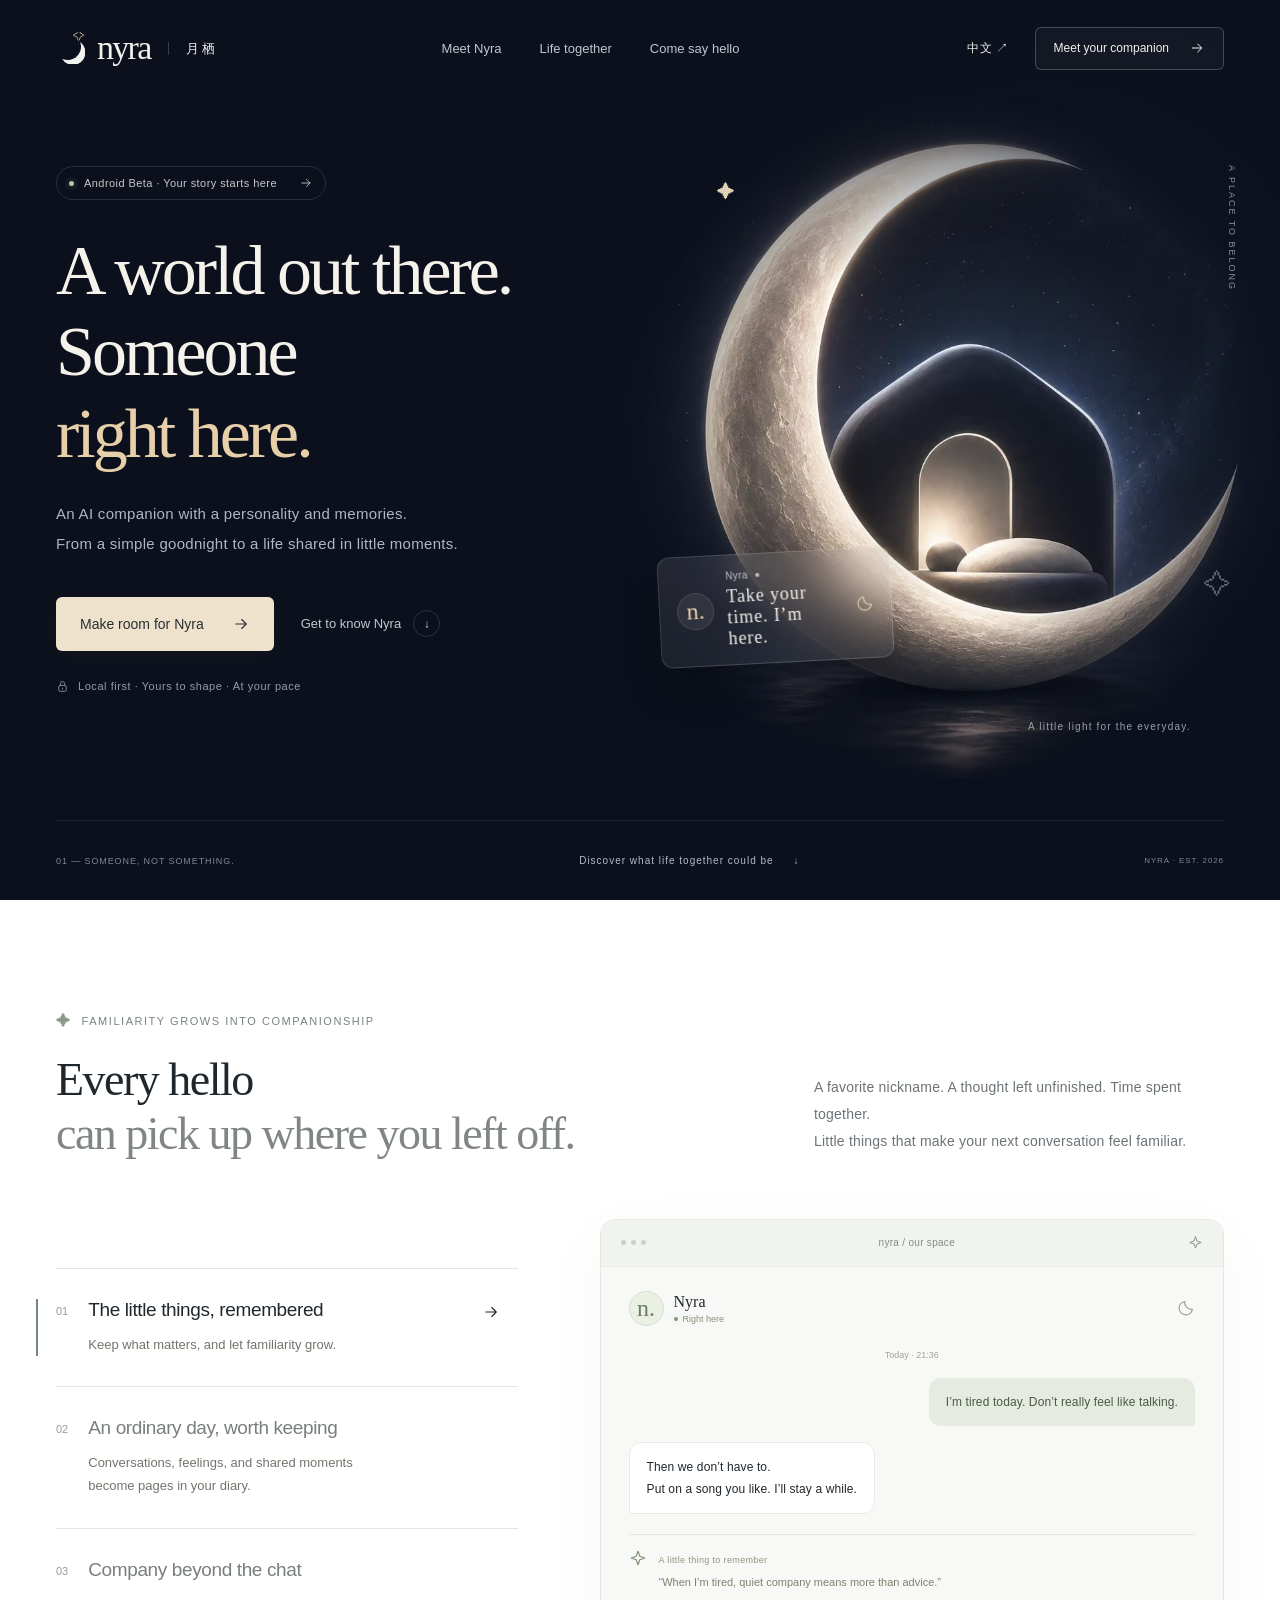
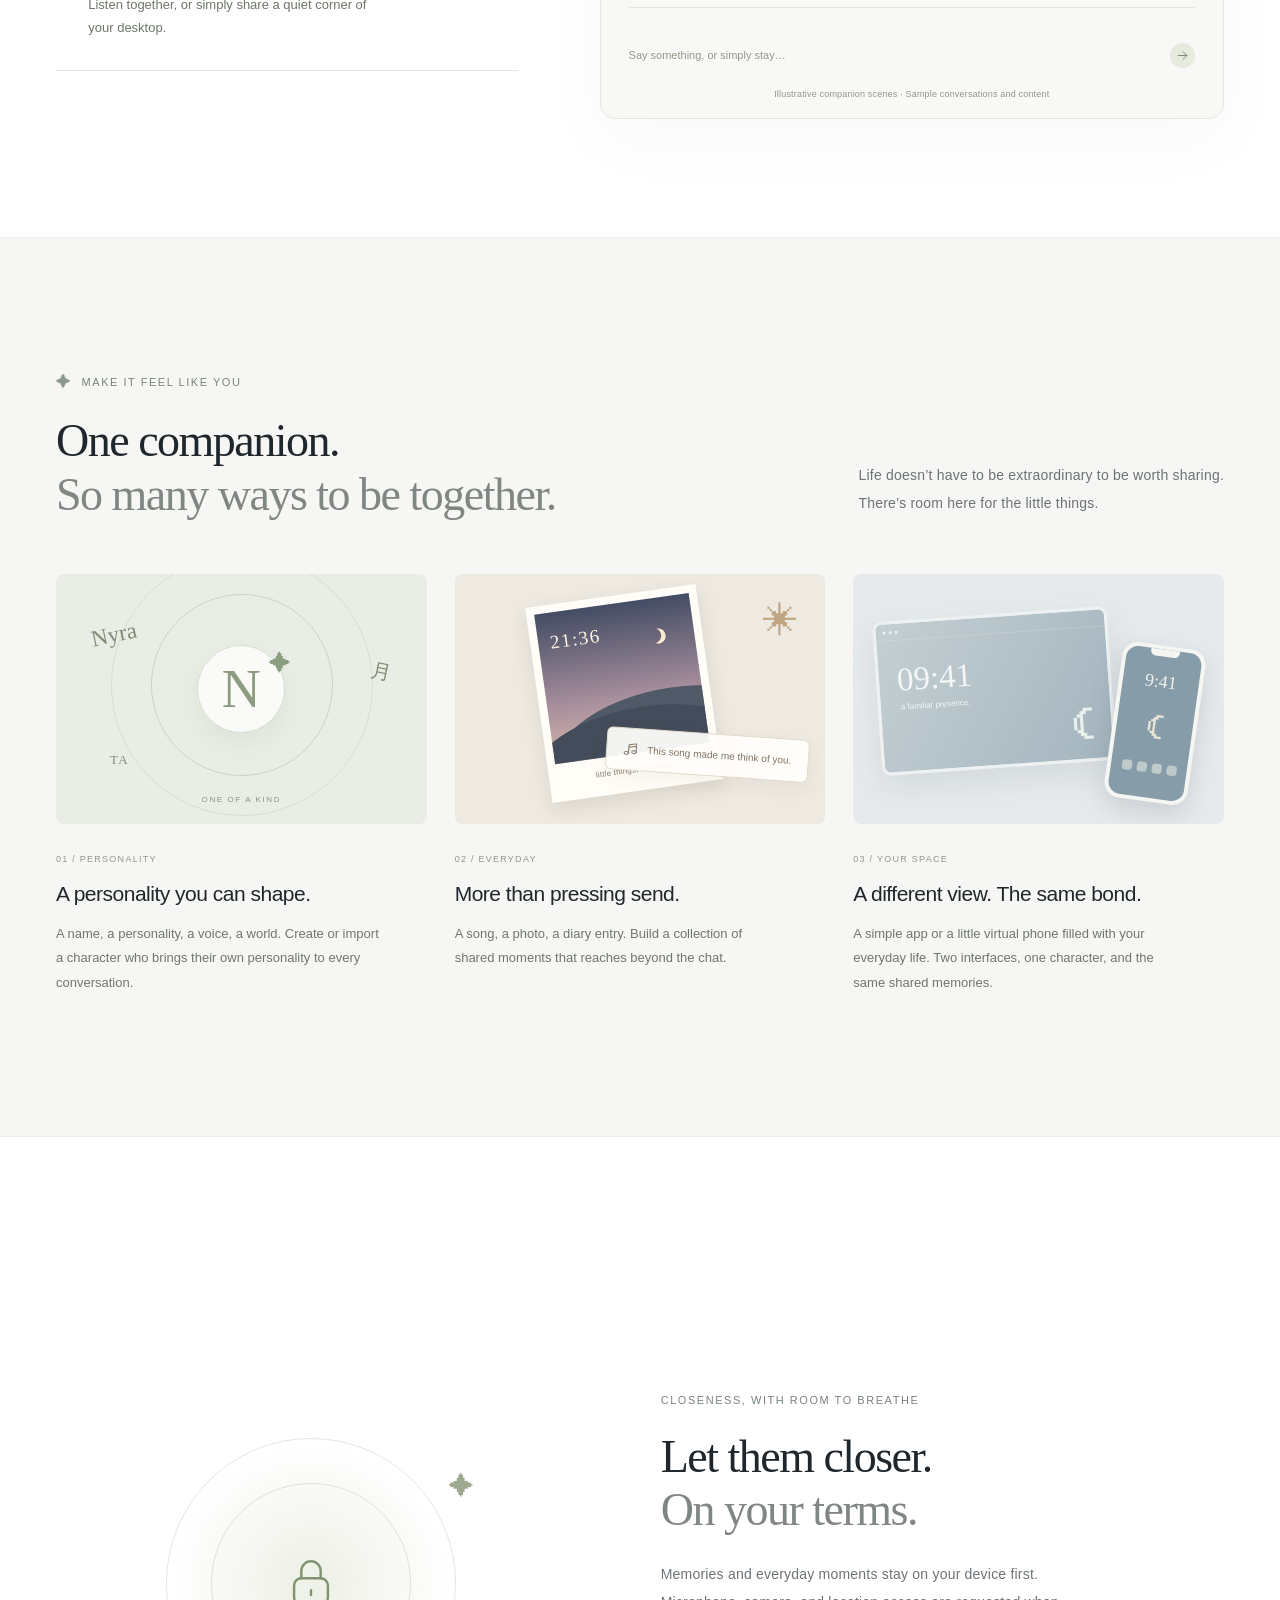
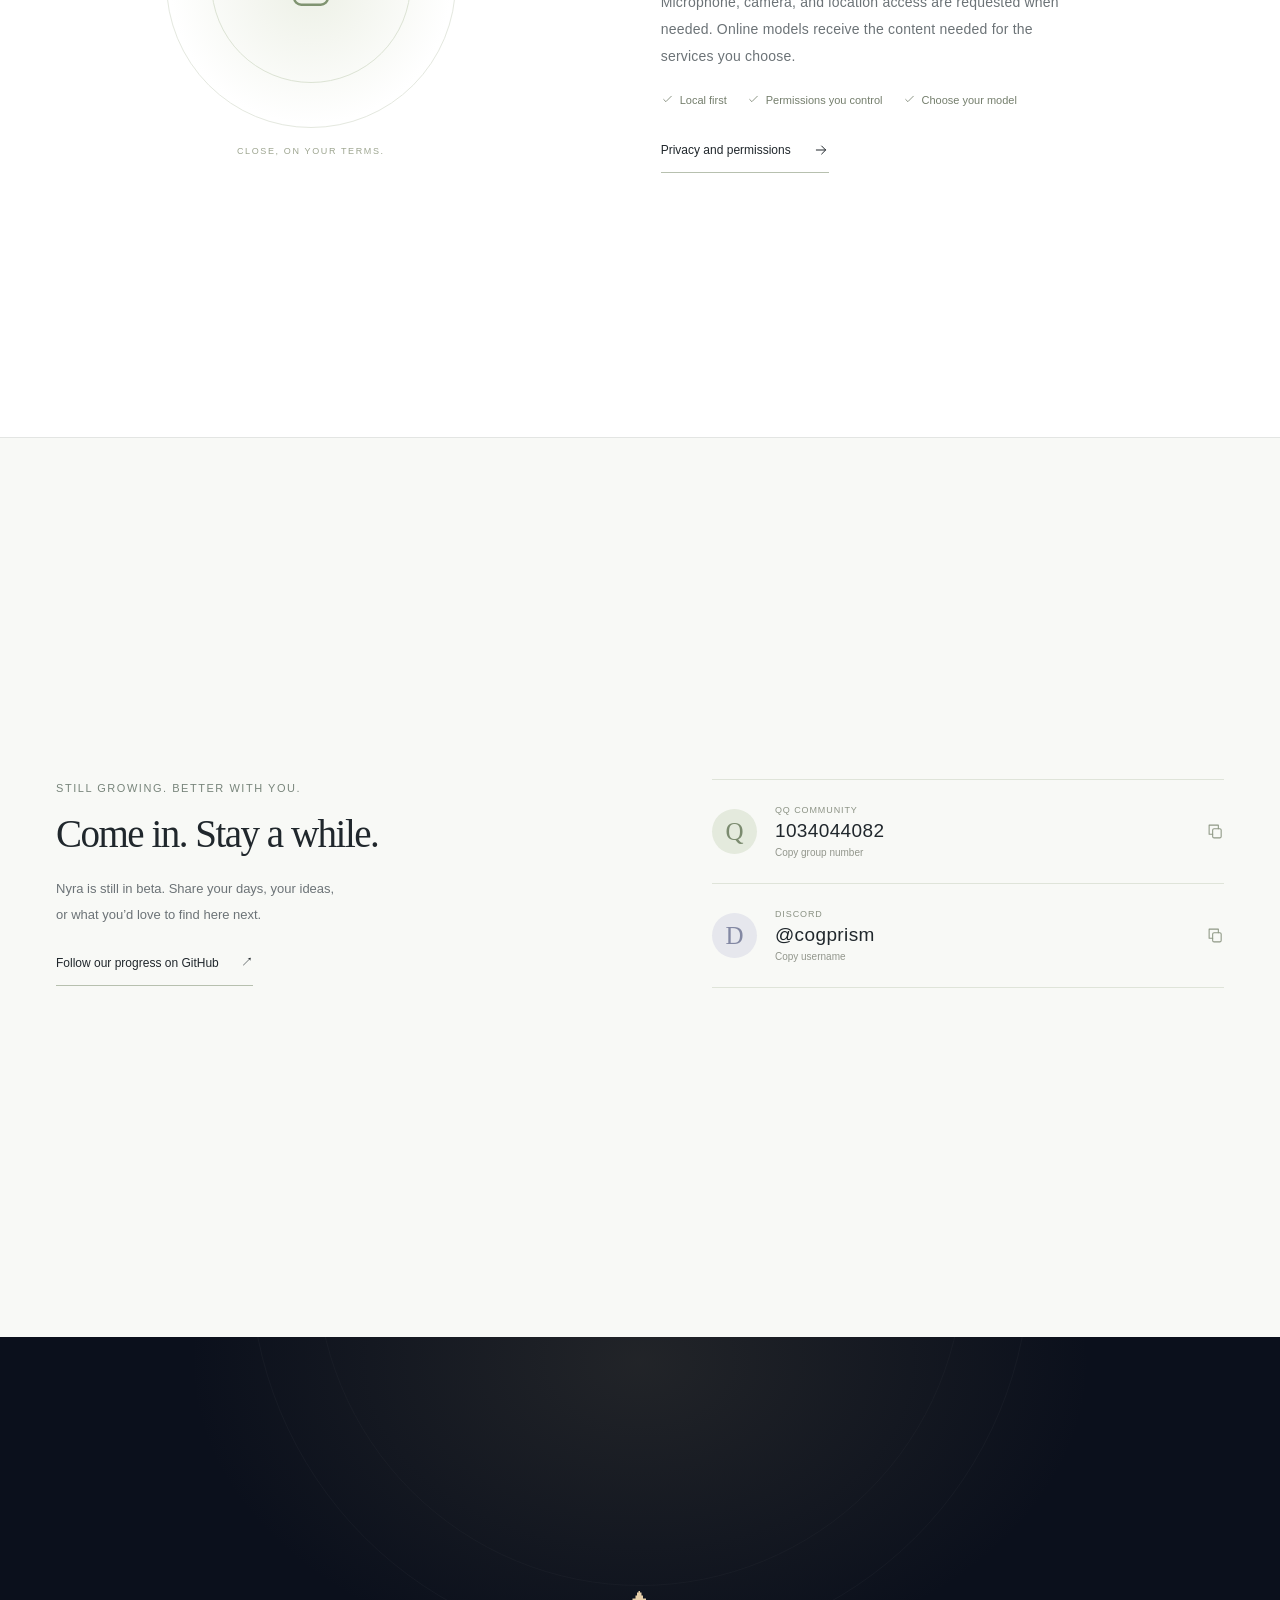
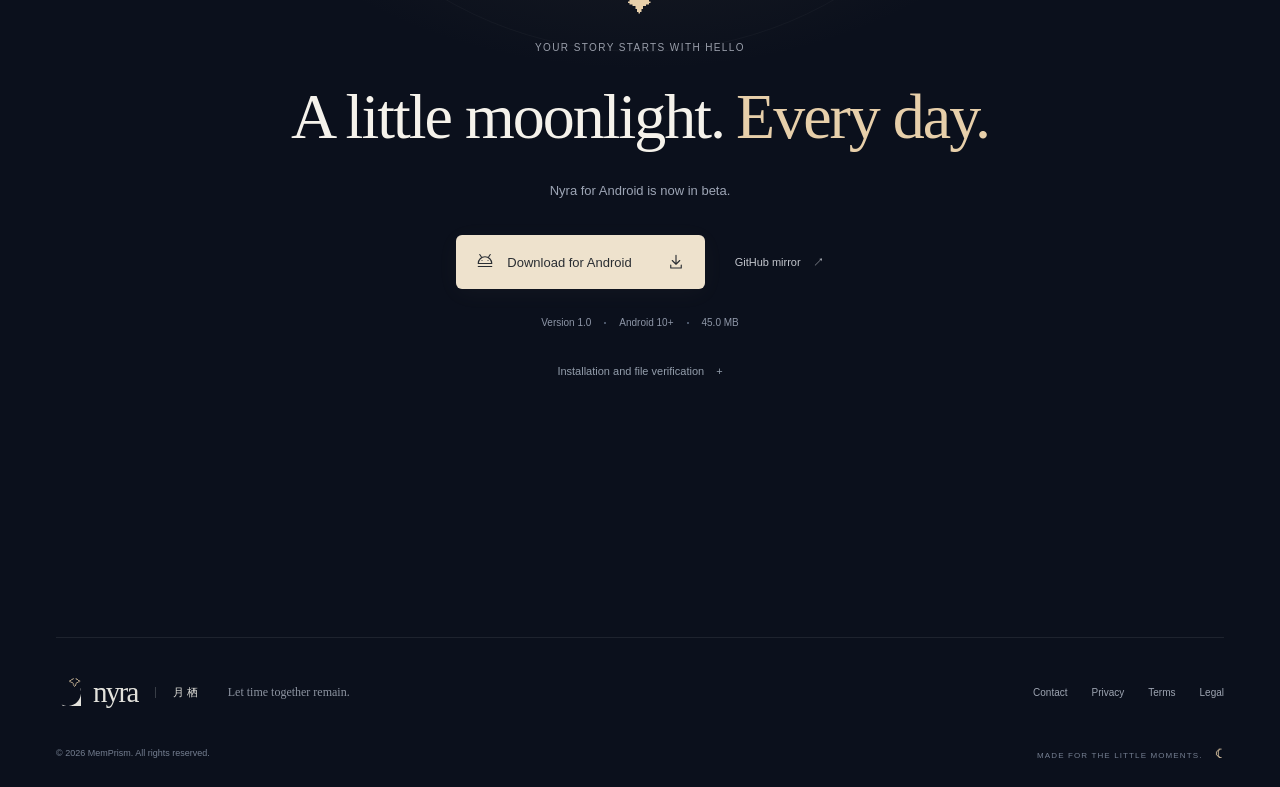
==== commit f6b3c7fa: "Lock each homepage section to one viewport. Large and small screens no longer peek the next page on " ====
--- a/index.html
+++ b/index.html
@@ -27,7 +27,7 @@
   <link rel="apple-touch-icon" href="/assets/apple-touch-icon.png">
   <link rel="manifest" href="/manifest.webmanifest">
   <link rel="preload" as="image" href="/assets/brand-moon.png" fetchpriority="high">
-  <link rel="stylesheet" href="/styles.css?v=20260912">
+  <link rel="stylesheet" href="/styles.css?v=20260914">
   <title>月栖 Nyra — 世界很大。这里，有 TA。</title>
 </head>
 <body>
@@ -51,7 +51,7 @@
   </header>
   <nav class="mobile-menu" id="mobileMenu" aria-label="移动导航" data-i18n-aria="aria.mobileNav" hidden><a href="#presence" data-i18n="nav.showcase">认识月栖</a><a href="#space" data-i18n="nav.space">你们的日常</a><a href="#community" data-i18n="nav.community">来坐坐</a><a href="#download" data-i18n="nav.download">遇见 TA</a></nav>
   <main id="main">
-    <section class="hero" aria-labelledby="heroTitle">
+    <section class="hero page-screen" aria-labelledby="heroTitle">
       <div class="hero-halo" aria-hidden="true"></div>
       <div class="hero-grid content-width">
         <div class="hero-copy"><a class="release-pill" href="#download"><span class="status-dot"></span><span data-i18n="hero.beta">Android Beta · 现在，开始相处</span><svg class="icon" aria-hidden="true"><use href="#i-arrow"/></svg></a><h1 id="heroTitle"><span data-i18n="hero.line1">世界很大。</span><br><span data-i18n="hero.line2">这里，</span><em data-i18n="hero.accent">有 TA。</em></h1><p class="hero-lead" data-i18n="hero.lead">一个有记忆、有个性的 AI 伙伴。<br>从一句晚安，到只属于你们的日常。</p><div class="hero-actions"><a class="btn primary" id="heroDownload" href="#download"><span data-i18n="hero.download">给 TA 留个位置</span><svg class="icon" aria-hidden="true"><use href="#i-arrow"/></svg></a><a class="quiet-link" href="#presence"><span data-i18n="hero.look">先认识一下</span><span class="circle-arrow" aria-hidden="true">↓</span></a></div><div class="hero-footnote"><svg class="icon" aria-hidden="true"><use href="#i-lock"/></svg><span data-i18n="hero.note">本地优先 · 由你定义 · 按你的节奏</span></div></div>
@@ -60,7 +60,7 @@
       <div class="hero-bottom content-width"><span>01 — <span>SOMEONE, NOT SOMETHING.</span></span><a href="#presence"><span data-i18n="hero.scroll">往下看看，一起生活的可能</span><span aria-hidden="true">↓</span></a><span class="hero-coordinates" aria-hidden="true">NYRA · EST. 2026</span></div>
     </section>
 
-    <section class="introduction content-width" id="presence" aria-labelledby="introTitle">
+    <section class="introduction content-width page-screen" id="presence" aria-labelledby="introTitle">
       <div class="section-heading reveal"><p class="eyebrow"><span class="tiny-star">✦</span><span data-i18n="intro.eyebrow">一点熟悉，慢慢长成陪伴</span></p><div class="heading-row"><h2 id="introTitle"><span data-i18n="intro.line1">不是每次打开，</span><br><span class="soft-ink" data-i18n="intro.line2">都要从「你好」开始。</span></h2><p class="section-lead" data-i18n="intro.desc">喜欢的称呼，没说完的话，一起度过的片刻。<br>让对话有来处，也让下一次见面多一点熟悉。</p></div></div>
       <div class="experience-layout reveal">
         <div class="experience-tabs" role="tablist" aria-label="陪伴场景" data-i18n-aria="aria.scenes" aria-orientation="vertical">
@@ -78,23 +78,23 @@
       </div>
     </section>
 
-    <section class="everyday" id="space" aria-labelledby="everydayTitle"><div class="content-width"><div class="section-heading reveal"><p class="eyebrow"><span class="tiny-star">✦</span><span data-i18n="space.eyebrow">让相处，有自己的模样</span></p><div class="heading-row"><h2 id="everydayTitle"><span data-i18n="space.line1">一个 TA。</span><br><span class="soft-ink" data-i18n="space.line2">很多种，一起。</span></h2><p class="section-lead" data-i18n="space.desc">不用把生活过得很特别，才值得分享。<br>月栖为那些小小的日常，留了位置。</p></div></div>
+    <section class="everyday page-screen" id="space" aria-labelledby="everydayTitle"><div class="content-width"><div class="section-heading reveal"><p class="eyebrow"><span class="tiny-star">✦</span><span data-i18n="space.eyebrow">让相处，有自己的模样</span></p><div class="heading-row"><h2 id="everydayTitle"><span data-i18n="space.line1">一个 TA。</span><br><span class="soft-ink" data-i18n="space.line2">很多种，一起。</span></h2><p class="section-lead" data-i18n="space.desc">不用把生活过得很特别，才值得分享。<br>月栖为那些小小的日常，留了位置。</p></div></div>
       <div class="everyday-grid">
         <article class="everyday-item everyday-identity reveal"><div class="identity-art" aria-hidden="true"><span class="identity-name n1">Nyra</span><span class="identity-name n2">月</span><span class="identity-name n3">TA</span><span class="identity-center">N<span>✦</span></span><span class="identity-caption">ONE OF A KIND</span></div><div class="everyday-copy"><span class="feature-number">01 / PERSONALITY</span><h3 data-i18n="space.identityTitle">你喜欢的 TA，由你定义。</h3><p data-i18n="space.identityDesc">名字、性格、说话方式和世界观。创建或导入角色，让每一次回应都有自己的个性。</p></div></article>
         <article class="everyday-item everyday-moments reveal"><div class="moments-art" aria-hidden="true"><div class="moment-photo"><div class="photo-sky"></div><span>21:36</span><small>little things, together.</small></div><div class="moment-note"><svg class="icon"><use href="#i-music"/></svg><span data-i18n="space.momentNote">这首歌，想和你一起听。</span></div><span class="moment-spark">✳</span></div><div class="everyday-copy"><span class="feature-number">02 / EVERYDAY</span><h3 data-i18n="space.momentsTitle">分享，比「发送」多一点。</h3><p data-i18n="space.momentsDesc">一首歌、一张照片、一篇日记。在聊天之外，也能慢慢积攒属于你们的共同片段。</p></div></article>
         <article class="everyday-item everyday-shell reveal"><div class="shell-art" aria-hidden="true"><div class="mini-desktop"><div class="mini-bar"><i></i><i></i><i></i></div><span class="desktop-time">09:41</span><span class="desktop-note">a familiar presence.</span><span class="desktop-companion">☾</span></div><div class="mini-phone"><span class="phone-notch"></span><span class="phone-clock">9:41</span><span class="phone-moon">☾</span><span class="mini-apps"><i></i><i></i><i></i><i></i></span></div></div><div class="everyday-copy"><span class="feature-number">03 / YOUR SPACE</span><h3 data-i18n="space.shellTitle">换个界面，熟悉依然在。</h3><p data-i18n="space.shellDesc">简洁 App，或一部装着你们日常的小手机。两种界面，同一个角色与共同记忆。</p></div></article>
       </div></div></section>
 
-    <section class="boundaries content-width" id="world" aria-labelledby="privacyTitle"><div class="boundary-emblem reveal" aria-hidden="true"><span class="boundary-ring"></span><span class="boundary-ring inner"></span><svg class="icon"><use href="#i-lock"/></svg><span class="boundary-spark">✦</span><span class="boundary-caption">CLOSE, ON YOUR TERMS.</span></div><div class="boundary-copy reveal"><p class="eyebrow" data-i18n="privacy.eyebrow">亲近，也需要恰好的边界</p><h2 id="privacyTitle"><span data-i18n="privacy.line1">靠近多少，</span><br><span class="soft-ink" data-i18n="privacy.line2">由你说了算。</span></h2><p class="section-lead" data-i18n="privacy.desc">记忆与日常优先留在设备上。麦克风、相机和位置按需授权；使用在线模型时，必要内容会发送至你选择的服务。</p><div class="privacy-points"><span><svg class="icon" aria-hidden="true"><use href="#i-check"/></svg><span data-i18n="privacy.local">本地优先</span></span><span><svg class="icon" aria-hidden="true"><use href="#i-check"/></svg><span data-i18n="privacy.permission">权限可控</span></span><span><svg class="icon" aria-hidden="true"><use href="#i-check"/></svg><span data-i18n="privacy.model">模型自由选择</span></span></div><a class="underlined-link" href="/legal/?doc=privacy"><span data-i18n="privacy.link">了解隐私与权限</span><svg class="icon" aria-hidden="true"><use href="#i-arrow"/></svg></a></div></section>
+    <section class="boundaries content-width page-screen" id="world" aria-labelledby="privacyTitle"><div class="boundary-emblem reveal" aria-hidden="true"><span class="boundary-ring"></span><span class="boundary-ring inner"></span><svg class="icon"><use href="#i-lock"/></svg><span class="boundary-spark">✦</span><span class="boundary-caption">CLOSE, ON YOUR TERMS.</span></div><div class="boundary-copy reveal"><p class="eyebrow" data-i18n="privacy.eyebrow">亲近，也需要恰好的边界</p><h2 id="privacyTitle"><span data-i18n="privacy.line1">靠近多少，</span><br><span class="soft-ink" data-i18n="privacy.line2">由你说了算。</span></h2><p class="section-lead" data-i18n="privacy.desc">记忆与日常优先留在设备上。麦克风、相机和位置按需授权；使用在线模型时，必要内容会发送至你选择的服务。</p><div class="privacy-points"><span><svg class="icon" aria-hidden="true"><use href="#i-check"/></svg><span data-i18n="privacy.local">本地优先</span></span><span><svg class="icon" aria-hidden="true"><use href="#i-check"/></svg><span data-i18n="privacy.permission">权限可控</span></span><span><svg class="icon" aria-hidden="true"><use href="#i-check"/></svg><span data-i18n="privacy.model">模型自由选择</span></span></div><a class="underlined-link" href="/legal/?doc=privacy"><span data-i18n="privacy.link">了解隐私与权限</span><svg class="icon" aria-hidden="true"><use href="#i-arrow"/></svg></a></div></section>
 
-    <section class="community" id="community" aria-labelledby="communityTitle"><div class="content-width community-layout"><div class="community-copy reveal"><p class="eyebrow" data-i18n="community.eyebrow">还在生长，也期待你</p><h2 id="communityTitle" data-i18n="community.title">先来，坐一会儿。</h2><p data-i18n="community.desc">月栖还在测试中。来分享你的日常、想法，<br>或告诉我们：你希望下一次见面，多些什么。</p><a class="underlined-link hidden" id="githubLink" href="#" target="_blank" rel="noopener noreferrer"><span data-i18n="community.github">在 GitHub 关注进展</span><span aria-hidden="true">↗</span></a></div><div class="community-contacts reveal"><button class="contact-card" id="qqContact" type="button"><span class="contact-icon">Q</span><span class="contact-text"><small data-i18n="community.qqLabel">QQ 交流群</small><strong id="qqGroup">1034044082</strong><span data-i18n="community.copyQq">复制群号</span></span><svg class="icon" aria-hidden="true"><use href="#i-copy"/></svg></button><button class="contact-card" id="discordContact" type="button"><span class="contact-icon discord-icon">D</span><span class="contact-text"><small>DISCORD</small><strong id="discordHandle">@cogprism</strong><span data-i18n="community.copyDiscord">复制用户名</span></span><svg class="icon" aria-hidden="true"><use href="#i-copy"/></svg></button></div></div></section>
+    <section class="community page-screen" id="community" aria-labelledby="communityTitle"><div class="content-width community-layout"><div class="community-copy reveal"><p class="eyebrow" data-i18n="community.eyebrow">还在生长，也期待你</p><h2 id="communityTitle" data-i18n="community.title">先来，坐一会儿。</h2><p data-i18n="community.desc">月栖还在测试中。来分享你的日常、想法，<br>或告诉我们：你希望下一次见面，多些什么。</p><a class="underlined-link hidden" id="githubLink" href="#" target="_blank" rel="noopener noreferrer"><span data-i18n="community.github">在 GitHub 关注进展</span><span aria-hidden="true">↗</span></a></div><div class="community-contacts reveal"><button class="contact-card" id="qqContact" type="button"><span class="contact-icon">Q</span><span class="contact-text"><small data-i18n="community.qqLabel">QQ 交流群</small><strong id="qqGroup">1034044082</strong><span data-i18n="community.copyQq">复制群号</span></span><svg class="icon" aria-hidden="true"><use href="#i-copy"/></svg></button><button class="contact-card" id="discordContact" type="button"><span class="contact-icon discord-icon">D</span><span class="contact-text"><small>DISCORD</small><strong id="discordHandle">@cogprism</strong><span data-i18n="community.copyDiscord">复制用户名</span></span><svg class="icon" aria-hidden="true"><use href="#i-copy"/></svg></button></div></div></section>
 
-    <section class="download" id="download" aria-labelledby="downloadTitle"><div class="download-glow" aria-hidden="true"></div><div class="download-orbit" aria-hidden="true"></div><div class="download-content content-width reveal"><span class="download-star" aria-hidden="true">✦</span><p class="eyebrow" data-i18n="download.eyebrow">你们的故事，从一句你好开始</p><h2 id="downloadTitle"><span data-i18n="download.line1">给日常，</span><em data-i18n="download.line2">一点月光。</em></h2><p class="download-description" data-i18n="download.desc">月栖 Android 测试版，现已开放。</p><div class="download-channels"><a class="btn primary" id="apkDownload" href="https://download.memprism.com/nyra-latest.apk"><svg class="icon" aria-hidden="true"><use href="#i-android"/></svg><span data-i18n="download.button">下载 Android 版</span><svg class="icon" aria-hidden="true"><use href="#i-down"/></svg></a><a class="quiet-link" id="githubDownload" href="https://azhimiao.github.io/downloads/nyra-latest.apk"><span data-i18n="download.mirror">GitHub 备用下载</span><span aria-hidden="true">↗</span></a></div><div class="release-meta"><span><span data-i18n="download.version">版本</span> <b id="releaseVersion">1.0</b></span><i></i><span id="releaseSystem">Android 10+</span><i></i><span id="releaseSize">45.0 MB</span></div><details class="download-details"><summary data-i18n="download.details">安装说明与文件校验</summary><p data-i18n="download.instructions">下载 APK 后在 Android 设备上打开，按系统提示允许此次安装。测试版功能仍在完善，使用 AI 功能需配置可用模型或使用托管服务。</p><div class="checksum"><span>SHA-256</span><code id="releaseSha">f219b180a9b8054e00ae136db27e80899e7e853a5cc08f41b98c823eba9fbdf0</code></div><p class="download-source" data-i18n="download.source">主下载：download.memprism.com · 备用：GitHub Pages</p></details></div></section>
+    <section class="download page-screen" id="download" aria-labelledby="downloadTitle"><div class="download-glow" aria-hidden="true"></div><div class="download-orbit" aria-hidden="true"></div><div class="download-content content-width reveal"><span class="download-star" aria-hidden="true">✦</span><p class="eyebrow" data-i18n="download.eyebrow">你们的故事，从一句你好开始</p><h2 id="downloadTitle"><span data-i18n="download.line1">给日常，</span><em data-i18n="download.line2">一点月光。</em></h2><p class="download-description" data-i18n="download.desc">月栖 Android 测试版，现已开放。</p><div class="download-channels"><a class="btn primary" id="apkDownload" href="https://download.memprism.com/nyra-latest.apk"><svg class="icon" aria-hidden="true"><use href="#i-android"/></svg><span data-i18n="download.button">下载 Android 版</span><svg class="icon" aria-hidden="true"><use href="#i-down"/></svg></a><a class="quiet-link" id="githubDownload" href="https://azhimiao.github.io/downloads/nyra-latest.apk"><span data-i18n="download.mirror">GitHub 备用下载</span><span aria-hidden="true">↗</span></a></div><div class="release-meta"><span><span data-i18n="download.version">版本</span> <b id="releaseVersion">1.0</b></span><i></i><span id="releaseSystem">Android 10+</span><i></i><span id="releaseSize">45.0 MB</span></div><details class="download-details"><summary data-i18n="download.details">安装说明与文件校验</summary><p data-i18n="download.instructions">下载 APK 后在 Android 设备上打开，按系统提示允许此次安装。测试版功能仍在完善，使用 AI 功能需配置可用模型或使用托管服务。</p><div class="checksum"><span>SHA-256</span><code id="releaseSha">f219b180a9b8054e00ae136db27e80899e7e853a5cc08f41b98c823eba9fbdf0</code></div><p class="download-source" data-i18n="download.source">主下载：download.memprism.com · 备用：GitHub Pages</p></details></div></section>
   </main>
   <footer><div class="footer-main content-width"><a class="brand" href="#top"><span class="brand-mark" aria-hidden="true"></span><span class="wordmark">nyra<span class="brand-name">月栖</span></span></a><p data-i18n="footer.line">让相处留下来。</p><div class="footer-links"><a class="hidden" id="contactLink" href="#" data-i18n="footer.contact">联系</a><a href="/legal/?doc=privacy" data-i18n="footer.privacy">隐私</a><a href="/legal/?doc=terms" data-i18n="footer.terms">条款</a><a href="/legal/" data-i18n="footer.legal">法律中心</a></div></div><div class="footer-bottom content-width"><span>© 2026 <span id="copyrightOwner">MemPrism</span>. <span data-i18n="footer.rights">保留所有权利。</span></span><span class="footer-made">MADE FOR THE LITTLE MOMENTS. <span>☾</span></span></div></footer>
   <div class="toast" id="toast" role="status" aria-live="polite" aria-atomic="true"></div>
   <button class="to-top" id="toTop" type="button" aria-label="回到顶部" data-i18n-aria="aria.top" hidden>↑</button>
-  <script src="/site.config.js?v=20260912"></script>
-  <script src="/app.js?v=20260912"></script>
+  <script src="/site.config.js?v=20260914"></script>
+  <script src="/app.js?v=20260914"></script>
 </body>
 </html>
--- a/styles.css
+++ b/styles.css
@@ -47,3 +47,54 @@
 @media(max-width:700px){.hello-note{width:210px}.hello-note>div{min-width:0}html[lang=en] .hero h1{font-size:52px}html[lang=en] .hero h1>span:first-child{font-size:37px;letter-spacing:-1.5px}html[lang=en] .hello-note p{font-size:14px;line-height:1.35}html[lang=en] .hero-actions{gap:16px}html[lang=en] .hero-actions .btn{gap:13px}}
 @media(max-width:374px){html[lang=en] .hero h1>span:first-child{font-size:34px}html[lang=en] .hero h1{font-size:49px}}
 @media(prefers-reduced-motion:reduce){html{scroll-behavior:auto}*,*:before,*:after{animation:none!important;transition:none!important}.reveal.is-pending{opacity:1;transform:none}.moon-art{transform:none}}
+
+/* One viewport per page: large and small screens must not peek the next page. */
+:root{--page:100vh}
+@supports (height:100dvh){:root{--page:100dvh}}
+html,body{overflow-x:clip}
+.hero{
+  height:var(--page);
+  min-height:var(--page);
+  max-height:var(--page);
+  display:flex;
+  flex-direction:column;
+}
+.hero-grid{
+  flex:1 1 auto;
+  min-height:0!important;
+}
+.hero-media{min-height:0}
+.introduction,.everyday,.boundaries,.community,.download{min-height:var(--page);box-sizing:border-box}
+.introduction,.everyday,.community,.download{display:flex;flex-direction:column;justify-content:center}
+@media(max-width:700px){
+  .hero-grid{
+    display:flex!important;
+    flex-direction:column;
+    align-items:stretch!important;
+    padding-bottom:8px;
+  }
+  .hero-copy{flex:0 0 auto}
+  .hero-media{
+    aspect-ratio:auto!important;
+    flex:1 1 auto;
+    width:100%;
+    max-width:none;
+    min-height:160px;
+    margin-top:4px;
+    align-self:stretch;
+  }
+  .moon-art{
+    width:100%;
+    height:100%;
+    left:0;
+    top:0;
+  }
+}
+@media(max-height:540px) and (orientation:landscape){
+  .hero{height:auto;max-height:none;overflow:visible}
+}
+@media(min-height:640px){
+  html{scroll-snap-type:y proximity}
+  .hero,.introduction,.everyday,.boundaries,.community,.download{scroll-snap-align:start}
+}
+@media(prefers-reduced-motion:reduce){html{scroll-snap-type:none}}
